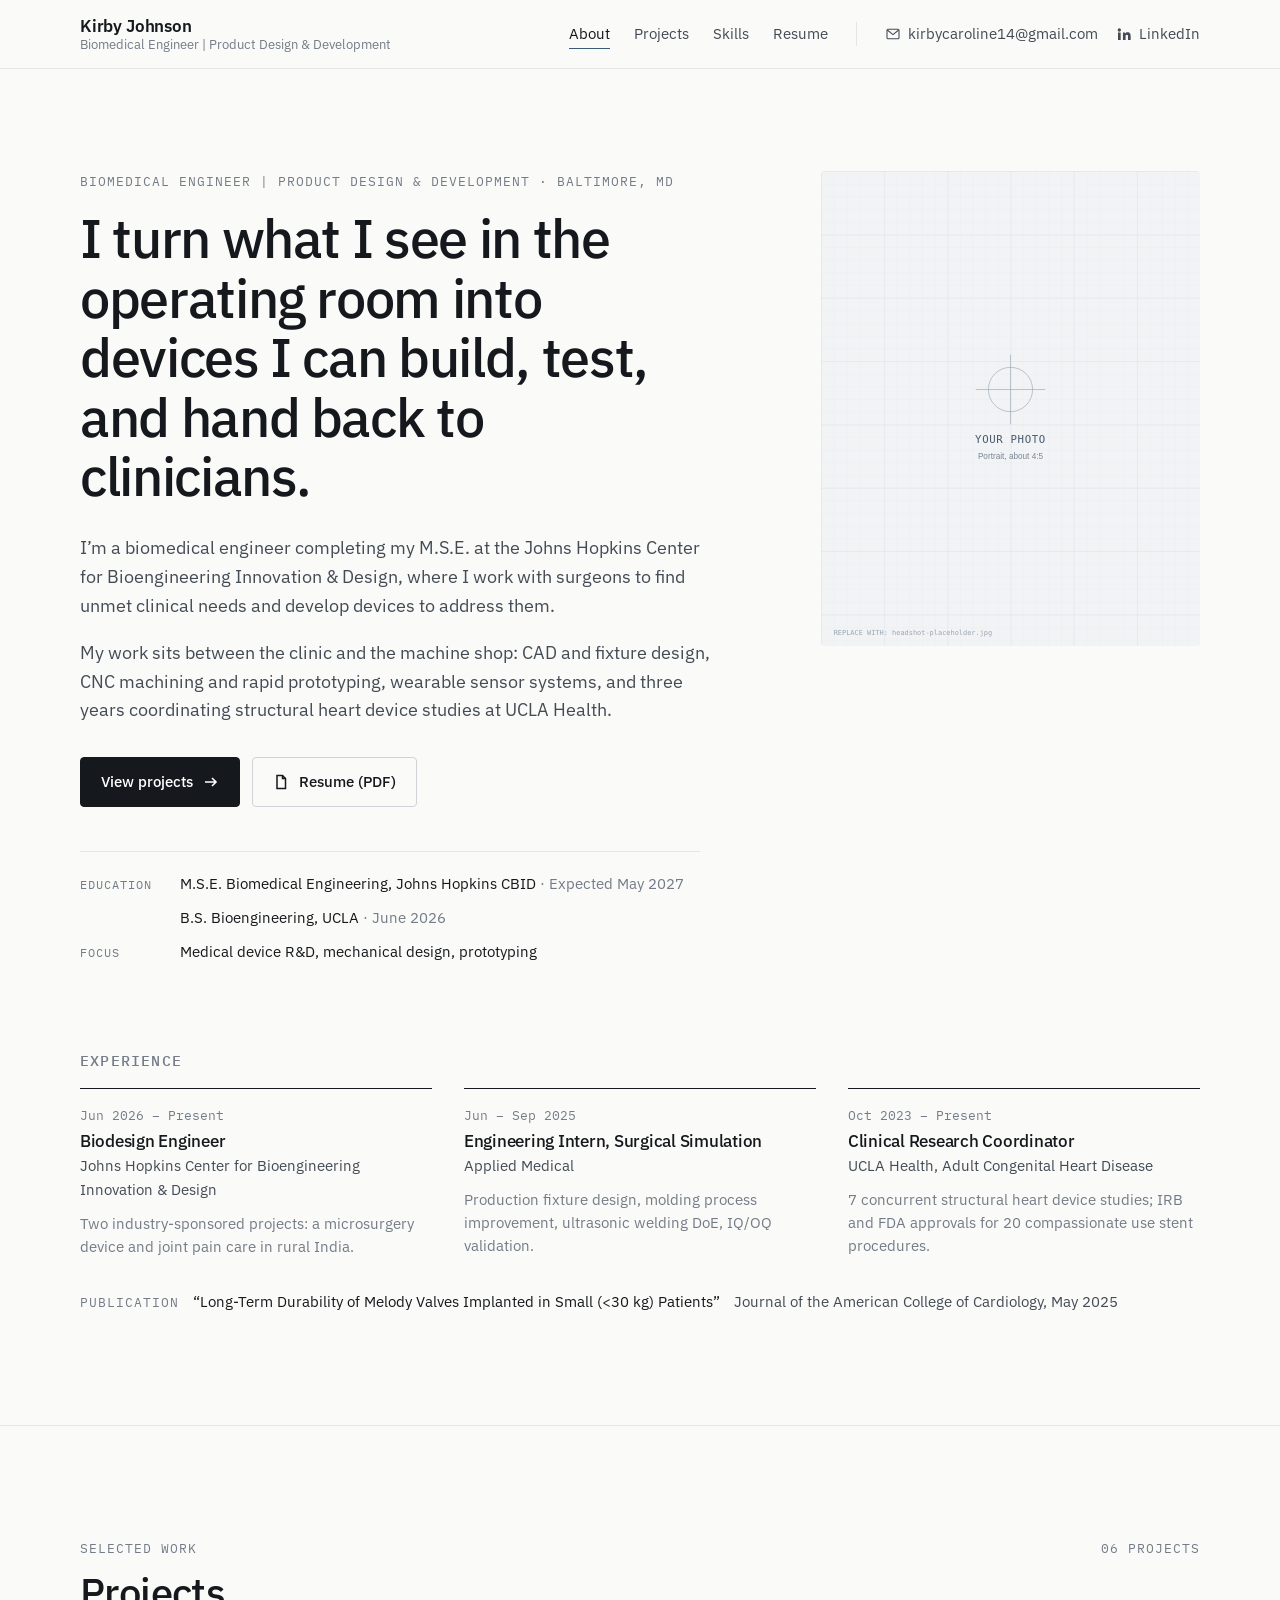
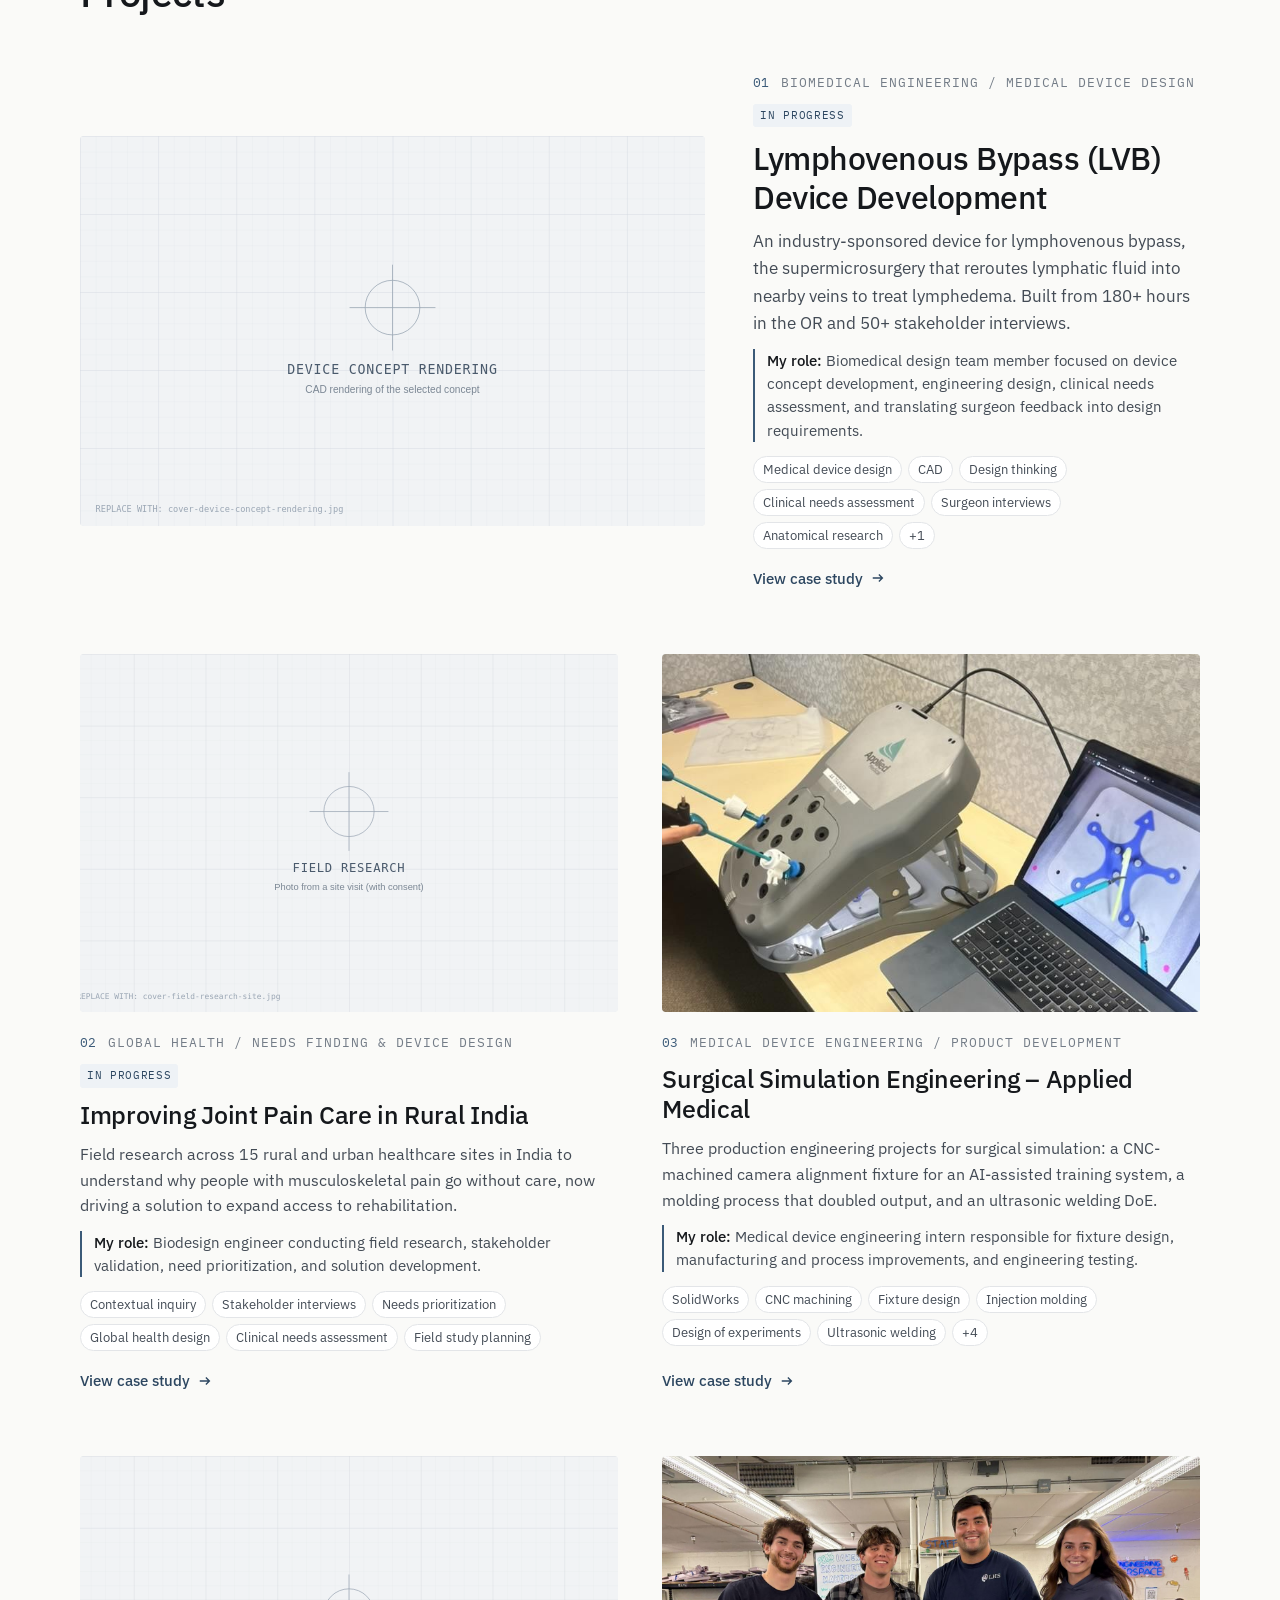
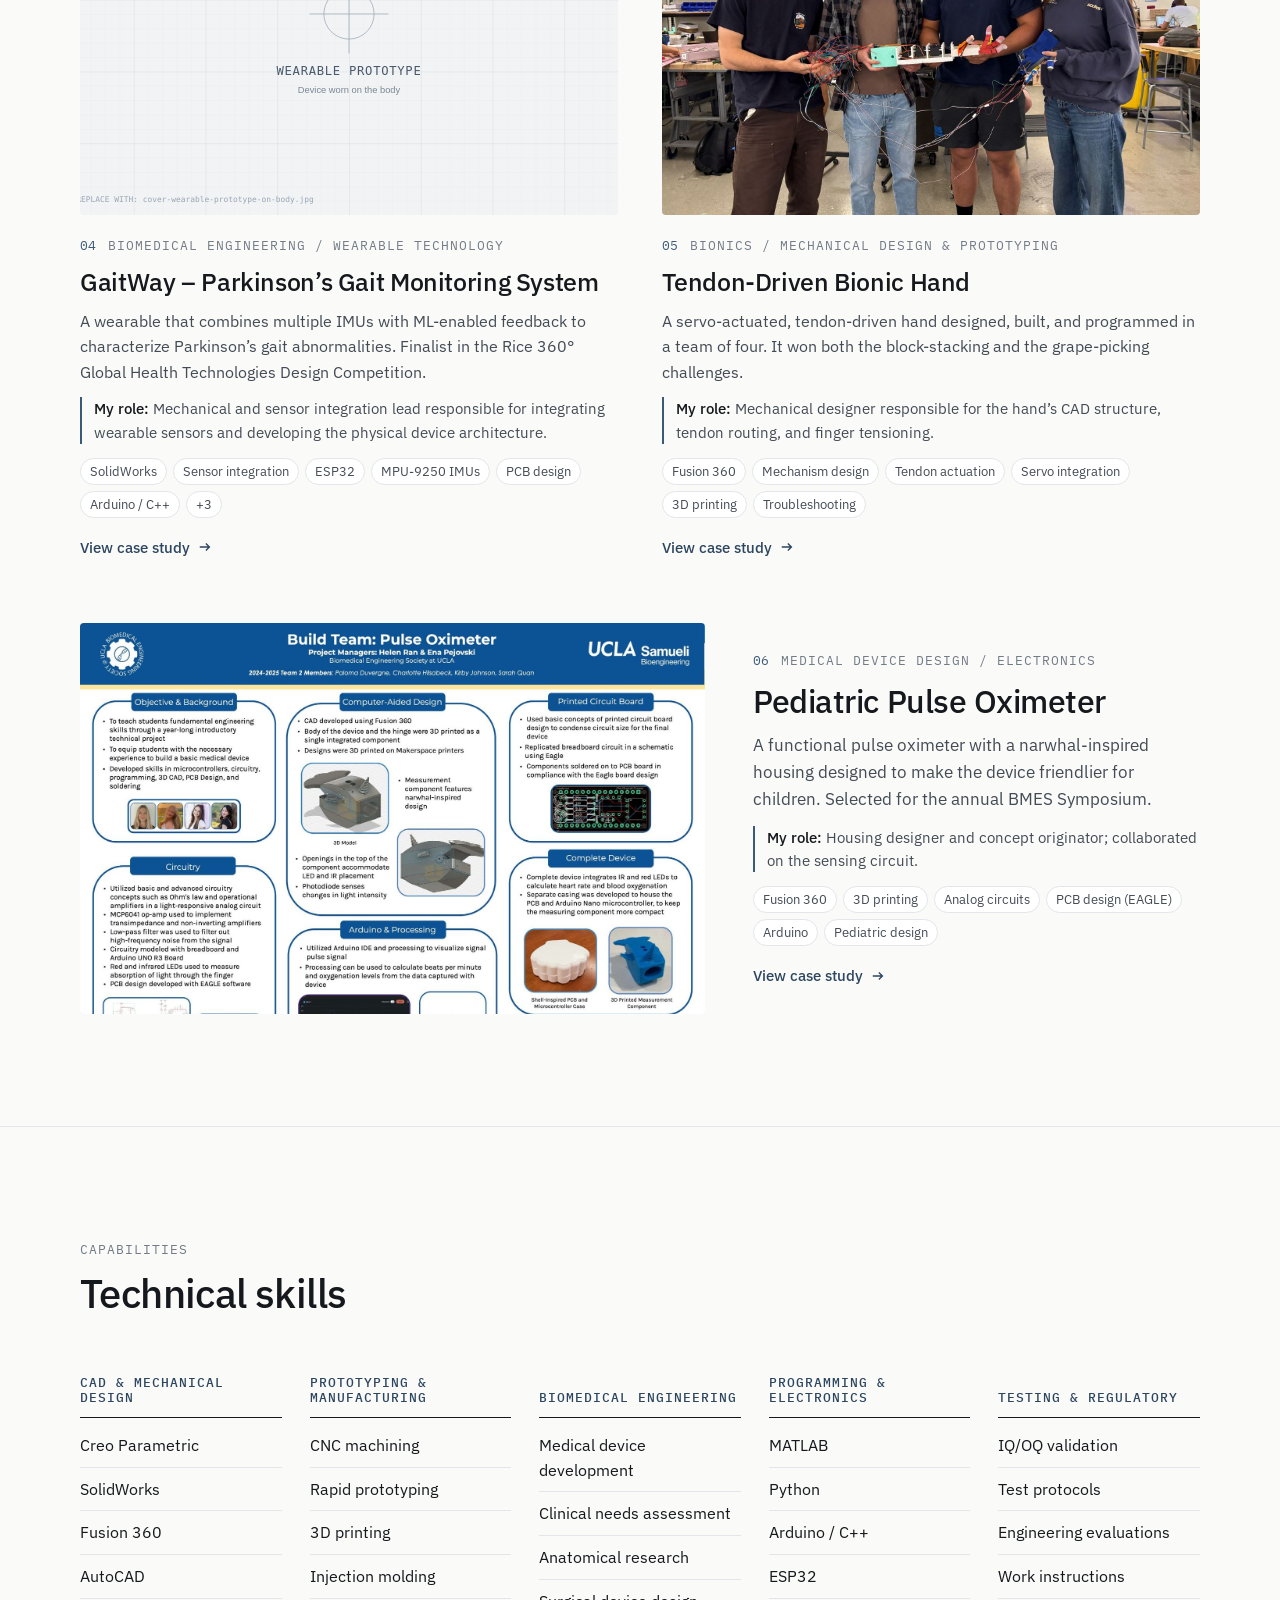
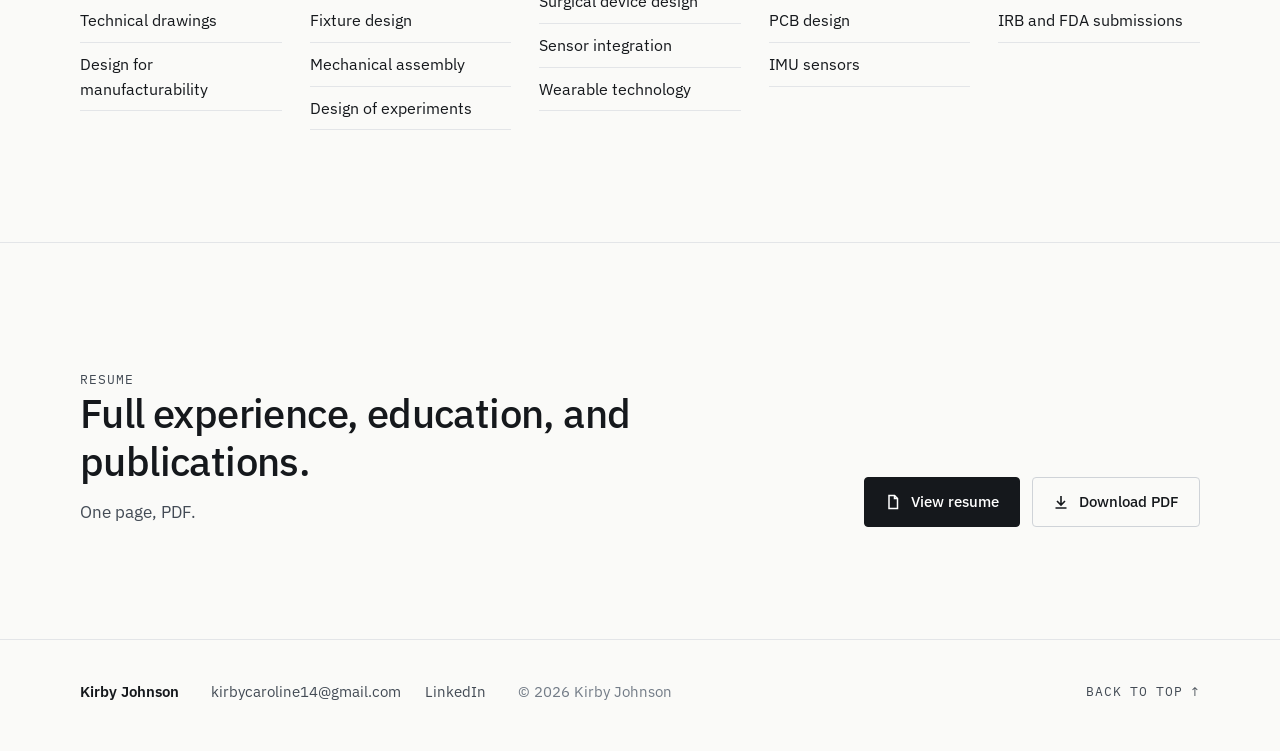
==== index.html @ 60d03e1d "Add files via upload" ====
<!doctype html>
<html lang="en">
<head>
  <meta charset="utf-8">
  <meta name="viewport" content="width=device-width, initial-scale=1">
  <meta name="description" content="Biomedical engineering portfolio: medical device design, mechanical design, and prototyping.">
  <meta name="theme-color" content="#fafaf8">
  <link rel="icon" href="favicon.svg" type="image/svg+xml">
  <link rel="preconnect" href="https://fonts.googleapis.com">
  <link rel="preconnect" href="https://fonts.gstatic.com" crossorigin>
  <link href="https://fonts.googleapis.com/css2?family=IBM+Plex+Mono:wght@400;500&family=IBM+Plex+Sans:wght@400;500;600&display=swap" rel="stylesheet">
  <link rel="stylesheet" href="css/styles.css">
  <title>Kirby Johnson · Biomedical Engineer</title>
  <meta property="og:title" content="Kirby Johnson · Biomedical Engineer">
  <meta property="og:description" content="Medical device design, mechanical design, and hands-on prototyping.">
  <meta property="og:type" content="website">
</head>
<body data-page="home" id="top">
  <a class="skip-link" href="#main">Skip to content</a>
  <header class="site-header" id="site-header"></header>

  <main id="main">
    <section class="intro" id="about" aria-label="About"></section>
    <section class="section" id="projects" aria-label="Projects"></section>
    <section class="section" id="skills" aria-label="Technical skills"></section>
    <section class="section" id="resume" aria-label="Resume"></section>
    <noscript><div class="wrap" style="padding:64px 0">This site needs JavaScript to display its content. <a href="assets/resume/Kirby_Johnson_Resume.pdf">View the resume (PDF)</a>.</div></noscript>
  </main>

  <footer class="site-footer" id="site-footer"></footer>

  <!-- Content lives in js/data.js. Edit that file, not this one. -->
  <script src="js/data.js"></script>
  <script src="js/app.js"></script>
</body>
</html>
---- css/styles.css ----
/* ==========================================================================
   Portfolio styles
   Colors and fonts are set once here in :root. Change --accent to restyle.
   ========================================================================== */

:root {
  --bg: #fafaf8;
  --surface: #ffffff;
  --ink: #15181c;
  --ink-2: #434b55;
  --muted: #737c87;
  --line: #e3e5e8;
  --line-strong: #cfd3d8;
  --accent: #3b5a78;        /* muted slate blue */
  --accent-ink: #2c4660;
  --accent-soft: #eef2f6;

  --font-sans: "IBM Plex Sans", system-ui, -apple-system, "Segoe UI", Roboto, Helvetica, Arial, sans-serif;
  --font-mono: "IBM Plex Mono", ui-monospace, SFMono-Regular, Menlo, Consolas, monospace;

  --max: 1200px;
  --gutter: clamp(16px, 4vw, 40px);
  --header-h: 68px;
  --radius: 4px;
}

*, *::before, *::after { box-sizing: border-box; }

html {
  scroll-behavior: smooth;
  scroll-padding-top: calc(var(--header-h) + 16px);
  -webkit-text-size-adjust: 100%;
}

body {
  margin: 0;
  background: var(--bg);
  color: var(--ink);
  font-family: var(--font-sans);
  font-size: 17px;
  line-height: 1.6;
  -webkit-font-smoothing: antialiased;
  text-rendering: optimizeLegibility;
}

img { display: block; max-width: 100%; height: auto; }
a { color: inherit; }
p { margin: 0 0 1em; }
h1, h2, h3, h4 { margin: 0; font-weight: 500; line-height: 1.2; letter-spacing: -0.015em; }
ul, ol { margin: 0; padding: 0; }

:focus-visible { outline: 2px solid var(--accent); outline-offset: 3px; border-radius: 2px; }

.skip-link {
  position: absolute; left: 16px; top: -100px; z-index: 100;
  background: var(--ink); color: #fff; padding: 10px 14px; text-decoration: none; border-radius: var(--radius);
}
.skip-link:focus { top: 12px; }

.visually-hidden {
  position: absolute !important; width: 1px; height: 1px; overflow: hidden;
  clip: rect(0 0 0 0); white-space: nowrap;
}

.wrap { max-width: var(--max); margin: 0 auto; padding: 0 var(--gutter); }

.eyebrow {
  font-family: var(--font-mono);
  font-size: 12.5px;
  letter-spacing: 0.08em;
  text-transform: uppercase;
  color: var(--muted);
}

/* ---------- Header ---------- */

.site-header {
  position: sticky; top: 0; z-index: 50;
  background: rgba(250, 250, 248, 0.92);
  backdrop-filter: saturate(140%) blur(8px);
  -webkit-backdrop-filter: saturate(140%) blur(8px);
  border-bottom: 1px solid var(--line);
}
.site-header .wrap {
  height: var(--header-h);
  display: flex; align-items: center; gap: 24px;
}
.brand { text-decoration: none; display: flex; flex-direction: column; line-height: 1.25; margin-right: auto; min-width: 0; }
.brand-name { font-weight: 600; font-size: 17px; letter-spacing: -0.01em; }
.brand-title { font-size: 12.5px; color: var(--muted); white-space: nowrap; overflow: hidden; text-overflow: ellipsis; }

.nav { display: flex; align-items: center; gap: 28px; }
.nav-links { display: flex; gap: 24px; list-style: none; }
.nav a { text-decoration: none; font-size: 15px; color: var(--ink-2); }
.nav-links a:hover, .nav-links a[aria-current="true"] { color: var(--ink); }
.nav-links a { position: relative; padding: 4px 0; }
.nav-links a::after {
  content: ""; position: absolute; left: 0; right: 0; bottom: -2px; height: 1px;
  background: var(--accent); transform: scaleX(0); transform-origin: left; transition: transform .2s ease;
}
.nav-links a:hover::after, .nav-links a[aria-current="true"]::after { transform: scaleX(1); }

.nav-contact { display: flex; align-items: center; gap: 18px; padding-left: 28px; border-left: 1px solid var(--line); }
.contact-link { display: inline-flex; align-items: center; gap: 7px; font-size: 14.5px; color: var(--ink-2); text-decoration: none; }
.contact-link:hover { color: var(--accent); }
.contact-link svg { width: 16px; height: 16px; flex: none; }

.menu-toggle {
  display: none; background: none; border: 1px solid var(--line-strong); border-radius: var(--radius);
  font: inherit; font-size: 14px; padding: 6px 12px; color: var(--ink); cursor: pointer;
}

@media (max-width: 1080px) {
  .contact-link .label-long { display: none; }
  .contact-link .label-short { display: inline; }
}
@media (min-width: 1081px) { .contact-link .label-short { display: none; } }

@media (max-width: 860px) {
  .menu-toggle { display: inline-block; order: 3; }
  .nav { order: 2; gap: 0; }
  .nav-contact { padding-left: 0; border-left: 0; gap: 14px; }
  .contact-link .label-short { display: none; }
  .contact-link svg { width: 19px; height: 19px; }
  .nav-links {
    display: none;
    position: absolute; left: 0; right: 0; top: var(--header-h);
    flex-direction: column; gap: 0;
    background: var(--bg); border-bottom: 1px solid var(--line);
    padding: 8px var(--gutter) 16px;
  }
  .nav-links.open { display: flex; }
  .nav-links a { display: block; padding: 12px 0; font-size: 17px; border-bottom: 1px solid var(--line); }
  .nav-links li:last-child a { border-bottom: 0; }
  .nav-links a::after { display: none; }
  .brand-title { font-size: 12px; }
}
@media (max-width: 520px) {
  .brand-title { white-space: normal; font-size: 11.5px; line-height: 1.3; }
  .site-header .wrap { gap: 14px; }
}
@media (max-width: 760px) { .skill-group h3 { min-height: 0; } }

/* ---------- Buttons & tags ---------- */

.btn {
  display: inline-flex; align-items: center; gap: 10px;
  font: inherit; font-size: 15px; font-weight: 500;
  padding: 12px 20px; border-radius: var(--radius);
  text-decoration: none; cursor: pointer;
  border: 1px solid var(--ink); background: var(--ink); color: #fff;
  transition: background .15s ease, color .15s ease, border-color .15s ease;
}
.btn:hover { background: var(--accent-ink); border-color: var(--accent-ink); }
.btn-ghost { background: transparent; color: var(--ink); border-color: var(--line-strong); }
.btn-ghost:hover { background: var(--surface); color: var(--accent-ink); border-color: var(--accent); }
.btn svg { width: 16px; height: 16px; }

.tags { display: flex; flex-wrap: wrap; gap: 6px; list-style: none; }
.tag {
  font-size: 13px; line-height: 1; padding: 6px 9px;
  border: 1px solid var(--line); border-radius: 999px; color: var(--ink-2); background: var(--surface);
  white-space: nowrap;
}

.badge {
  font-family: var(--font-mono); font-size: 11px; letter-spacing: .06em; text-transform: uppercase;
  color: var(--accent-ink); background: var(--accent-soft); padding: 3px 7px; border-radius: 3px; white-space: nowrap;
}

/* ---------- Sections ---------- */

.section { padding: clamp(64px, 9vw, 112px) 0; border-top: 1px solid var(--line); }
.section-head { display: flex; align-items: baseline; justify-content: space-between; gap: 16px; margin-bottom: clamp(32px, 5vw, 56px); }
.section-head h2 { font-size: clamp(28px, 3.4vw, 40px); }
.section-head .eyebrow { margin-bottom: 10px; }

/* ---------- Intro / About ---------- */

.intro { padding: clamp(48px, 8vw, 104px) 0 clamp(56px, 8vw, 96px); border-top: 0; }
.intro-grid { display: grid; grid-template-columns: minmax(0, 7fr) minmax(0, 4fr); gap: clamp(32px, 6vw, 88px); align-items: start; }
.intro h1 { font-size: clamp(32px, 4.6vw, 54px); line-height: 1.1; letter-spacing: -0.025em; margin: 18px 0 28px; max-width: 18ch; }
.intro-text { max-width: 58ch; color: var(--ink-2); font-size: 18px; }
.intro-actions { display: flex; flex-wrap: wrap; gap: 12px; margin: 32px 0 44px; }

.facts { display: grid; grid-template-columns: max-content 1fr; gap: 10px 28px; margin: 0; font-size: 15px; border-top: 1px solid var(--line); padding-top: 20px; max-width: 620px; }
.facts dt { font-family: var(--font-mono); font-size: 12px; letter-spacing: .08em; text-transform: uppercase; color: var(--muted); padding-top: 3px; }
.facts dd { margin: 0; }
.facts dd span { color: var(--muted); }

.portrait { margin: 0; }
.portrait img { width: 100%; aspect-ratio: 4 / 5; object-fit: cover; background: #eef0f2; border-radius: var(--radius); }
.portrait figcaption { margin-top: 12px; }

.experience { margin-top: clamp(56px, 8vw, 88px); }
.experience h2 { font-size: 15px; font-weight: 500; margin-bottom: 18px; }
.exp-list { list-style: none; display: grid; grid-template-columns: repeat(3, minmax(0, 1fr)); gap: 32px; }
.exp-list li { border-top: 1px solid var(--ink); padding-top: 16px; }
.exp-dates { font-family: var(--font-mono); font-size: 12.5px; color: var(--muted); }
.exp-role { font-weight: 500; margin: 6px 0 2px; font-size: 17px; }
.exp-org { color: var(--ink-2); font-size: 15px; margin-bottom: 10px; }
.exp-note { color: var(--muted); font-size: 14.5px; margin: 0; }

.publication { margin-top: 32px; font-size: 15px; color: var(--ink-2); display: flex; gap: 14px; flex-wrap: wrap; align-items: baseline; }
.publication em { font-style: normal; color: var(--ink); }

@media (max-width: 900px) {
  .intro-grid { grid-template-columns: 1fr; }
  .portrait { max-width: 300px; }
  .exp-list { grid-template-columns: 1fr; gap: 24px; }
}

/* ---------- Project cards ---------- */

.project-grid { display: grid; grid-template-columns: repeat(2, minmax(0, 1fr)); gap: clamp(40px, 5vw, 64px) clamp(24px, 3.5vw, 48px); list-style: none; }

.card { position: relative; display: flex; flex-direction: column; }
.card-media { overflow: hidden; border-radius: var(--radius); background: #eceef0; aspect-ratio: 3 / 2; }
.card-media img { width: 100%; height: 100%; object-fit: cover; transition: transform .5s ease; }
.card:hover .card-media img { transform: scale(1.025); }

.card-body { padding-top: 20px; display: flex; flex-direction: column; gap: 12px; flex: 1; }
.card-meta { display: flex; align-items: center; gap: 12px; flex-wrap: wrap; }
.card-num { font-family: var(--font-mono); font-size: 12.5px; color: var(--accent); }
.card h3 { font-size: clamp(21px, 2vw, 25px); }
.card h3 a { text-decoration: none; background-image: linear-gradient(var(--accent), var(--accent)); background-size: 0 1px; background-repeat: no-repeat; background-position: 0 100%; transition: background-size .25s ease; }
.card:hover h3 a { background-size: 100% 1px; }
.card h3 a::after { content: ""; position: absolute; inset: 0; z-index: 1; }
.card-summary { color: var(--ink-2); margin: 0; font-size: 16px; }
.card-role { font-size: 14.5px; color: var(--ink-2); margin: 0; padding-left: 12px; border-left: 2px solid var(--accent); }
.card-role b { font-weight: 500; color: var(--ink); }
.card .tags { margin-top: 2px; }
.card-cta { margin-top: auto; padding-top: 6px; font-size: 14.5px; font-weight: 500; color: var(--accent-ink); display: inline-flex; align-items: center; gap: 8px; }
.card-cta svg { width: 14px; height: 14px; transition: transform .2s ease; }
.card:hover .card-cta svg { transform: translateX(3px); }

/* first project gets a wide feature layout on large screens */
@media (min-width: 1000px) {
  .card.featured { grid-column: 1 / -1; display: grid; grid-template-columns: minmax(0, 7fr) minmax(0, 5fr); gap: 48px; align-items: center; }
  .card.featured .card-media { aspect-ratio: 16 / 10; }
  .card.featured .card-body { padding-top: 0; }
  .card.featured h3 { font-size: 32px; }
  .card.featured .card-summary { font-size: 17px; }
}
@media (max-width: 760px) { .project-grid { grid-template-columns: 1fr; } }

/* ---------- Skills ---------- */

.skills-grid { display: grid; grid-template-columns: repeat(5, minmax(0, 1fr)); gap: 40px 28px; }
@media (max-width: 1100px) { .skills-grid { grid-template-columns: repeat(3, minmax(0, 1fr)); } }
@media (max-width: 760px) { .skills-grid { grid-template-columns: repeat(2, minmax(0, 1fr)); } }
@media (max-width: 480px) { .skills-grid { grid-template-columns: 1fr; } }
.skill-group h3 { min-height: 3.6em; display: flex; align-items: flex-end; font-family: var(--font-mono); font-size: 12.5px; font-weight: 500; letter-spacing: .08em; text-transform: uppercase; color: var(--accent-ink); padding-bottom: 12px; margin-bottom: 6px; border-bottom: 1px solid var(--ink); }
.skill-group ul { list-style: none; }
.skill-group li { padding: 9px 0; border-bottom: 1px solid var(--line); font-size: 15.5px; }

/* ---------- Resume ---------- */

.resume-band { display: grid; grid-template-columns: minmax(0, 1fr) auto; gap: 32px; align-items: end; }
.resume-band p { color: var(--ink-2); max-width: 52ch; margin: 14px 0 0; }
.resume-actions { display: flex; gap: 12px; flex-wrap: wrap; }
@media (max-width: 760px) { .resume-band { grid-template-columns: 1fr; align-items: start; } }

/* ---------- Footer ---------- */

.site-footer { border-top: 1px solid var(--line); padding: 40px 0 48px; font-size: 14.5px; color: var(--ink-2); }
.site-footer .wrap { display: flex; flex-wrap: wrap; gap: 16px 32px; align-items: center; }
.footer-name { font-weight: 600; color: var(--ink); }
.footer-links { display: flex; gap: 24px; flex-wrap: wrap; }
.footer-links a, .to-top { text-decoration: none; }
.footer-links a:hover, .to-top:hover { color: var(--accent); }
.footer-copy { color: var(--muted); }
.to-top { margin-left: auto; font-family: var(--font-mono); font-size: 12.5px; letter-spacing: .06em; text-transform: uppercase; }
@media (max-width: 600px) { .to-top { margin-left: 0; } }

/* ---------- Project detail page ---------- */

.back-link { display: inline-flex; align-items: center; gap: 8px; font-size: 14.5px; text-decoration: none; color: var(--ink-2); margin: 36px 0 0; }
.back-link:hover { color: var(--accent); }
.back-link svg { width: 14px; height: 14px; }

.p-head { padding: clamp(32px, 5vw, 56px) 0 clamp(32px, 4vw, 48px); }
.p-head .card-meta { margin-bottom: 18px; }
.p-head h1 { font-size: clamp(32px, 4.8vw, 56px); line-height: 1.08; letter-spacing: -0.025em; max-width: 22ch; }
.p-lead { font-size: clamp(18px, 1.6vw, 21px); color: var(--ink-2); max-width: 62ch; margin: 24px 0 0; }

.p-meta { display: grid; grid-template-columns: repeat(4, minmax(0, 1fr)); gap: 24px; margin: 40px 0 0; padding-top: 20px; border-top: 1px solid var(--line); }
.p-meta dt { margin-bottom: 6px; }
.p-meta dd { margin: 0; font-size: 15px; }
.p-meta .role dd { color: var(--ink); }
@media (max-width: 900px) { .p-meta { grid-template-columns: 1fr 1fr; } }
@media (max-width: 520px) { .p-meta { grid-template-columns: 1fr; } }

.p-hero { margin: 0; }
.p-hero img { width: 100%; aspect-ratio: 16 / 9; object-fit: cover; border-radius: var(--radius); background: #eceef0; }

.p-stats { display: grid; grid-template-columns: repeat(auto-fit, minmax(180px, 1fr)); gap: 0; margin: 48px 0 0; list-style: none; border-top: 1px solid var(--ink); }
.p-stats li { padding: 20px 24px 4px 0; }
.p-stats b { display: block; font-size: clamp(28px, 3vw, 38px); font-weight: 500; letter-spacing: -0.02em; line-height: 1.1; }
.p-stats span { font-size: 14.5px; color: var(--muted); }

.p-section { display: grid; grid-template-columns: minmax(0, 3fr) minmax(0, 8fr); gap: 32px; padding: clamp(48px, 6vw, 72px) 0; border-top: 1px solid var(--line); }
.p-section:first-of-type { border-top: 0; }
.p-section > header h2 { font-size: 22px; margin-top: 8px; }
.p-section .content { max-width: 70ch; color: var(--ink-2); }
.p-section .content > :last-child { margin-bottom: 0; }
.p-section .content.wide { max-width: none; }
@media (max-width: 800px) { .p-section { grid-template-columns: 1fr; gap: 16px; } }

.steps { list-style: none; counter-reset: step; display: grid; gap: 0; }
.steps li { counter-increment: step; display: grid; grid-template-columns: 44px 1fr; padding: 16px 0; border-bottom: 1px solid var(--line); }
.steps li:first-child { padding-top: 0; }
.steps li::before { content: counter(step, decimal-leading-zero); font-family: var(--font-mono); font-size: 13px; color: var(--accent); padding-top: 3px; }
.steps h3 { font-size: 17px; color: var(--ink); margin-bottom: 4px; }
.steps p { margin: 0; }

.split { display: grid; grid-template-columns: 1fr 1fr; gap: 20px; max-width: none !important; }
.split > div { padding: 24px; border-radius: var(--radius); }
.split .mine { background: var(--surface); border: 1px solid var(--line); border-top: 3px solid var(--accent); }
.split .team { background: transparent; border: 1px dashed var(--line-strong); }
.split h3 { font-size: 16px; color: var(--ink); margin-bottom: 4px; }
.split .sub { font-size: 13.5px; color: var(--muted); margin-bottom: 14px; }
.split ul { list-style: none; }
.split li { position: relative; padding: 0 0 10px 20px; font-size: 15.5px; }
.split li::before { content: ""; position: absolute; left: 0; top: .72em; width: 9px; height: 1px; background: currentColor; opacity: .5; }
.split .mine li::before { background: var(--accent); opacity: 1; height: 2px; }
@media (max-width: 700px) { .split { grid-template-columns: 1fr; } }

.note { font-size: 14.5px; color: var(--muted); padding: 14px 16px; border-left: 2px solid var(--line-strong); background: var(--surface); margin-top: 24px; }

.gallery { display: grid; grid-template-columns: repeat(auto-fill, minmax(260px, 1fr)); gap: 24px; list-style: none; }
.gallery button { all: unset; display: block; cursor: zoom-in; width: 100%; border-radius: var(--radius); }
.gallery button:focus-visible { outline: 2px solid var(--accent); outline-offset: 3px; }
.gallery img { width: 100%; aspect-ratio: 4 / 3; object-fit: cover; border-radius: var(--radius); background: #eceef0; transition: opacity .2s ease; }
.gallery button:hover img { opacity: .88; }
.gallery figcaption { font-size: 14px; color: var(--muted); margin-top: 10px; }

.p-nav { display: grid; grid-template-columns: 1fr 1fr; gap: 24px; padding: 40px 0 72px; border-top: 1px solid var(--line); }
.p-nav a { text-decoration: none; display: block; }
.p-nav a:hover .t { color: var(--accent); }
.p-nav .t { font-size: clamp(17px, 1.8vw, 21px); font-weight: 500; margin-top: 6px; display: block; }
.p-nav .next { text-align: right; grid-column: 2; }

/* lightbox */
.lightbox { border: 0; padding: 0; background: transparent; max-width: min(1200px, 94vw); max-height: 92vh; overflow: visible; }
.lightbox::backdrop { background: rgba(15, 18, 22, .88); }
.lightbox img { max-width: 100%; max-height: 82vh; margin: 0 auto; border-radius: var(--radius); background: #fff; }
.lightbox p { color: #e6e8eb; text-align: center; font-size: 14.5px; margin: 14px 0 0; }
.lightbox-close { position: fixed; top: 16px; right: 16px; background: rgba(255,255,255,.12); color: #fff; border: 0; border-radius: 999px; width: 44px; height: 44px; font-size: 24px; line-height: 1; cursor: pointer; }
.lightbox-close:hover { background: rgba(255,255,255,.24); }

.not-found { padding: 120px 0; }
.not-found h1 { font-size: 36px; margin-bottom: 16px; }

@media (prefers-reduced-motion: reduce) {
  html { scroll-behavior: auto; }
  *, *::before, *::after { transition: none !important; animation: none !important; }
}

@media print {
  .site-header, .site-footer, .p-nav, .back-link { display: none; }
  body { background: #fff; }
}
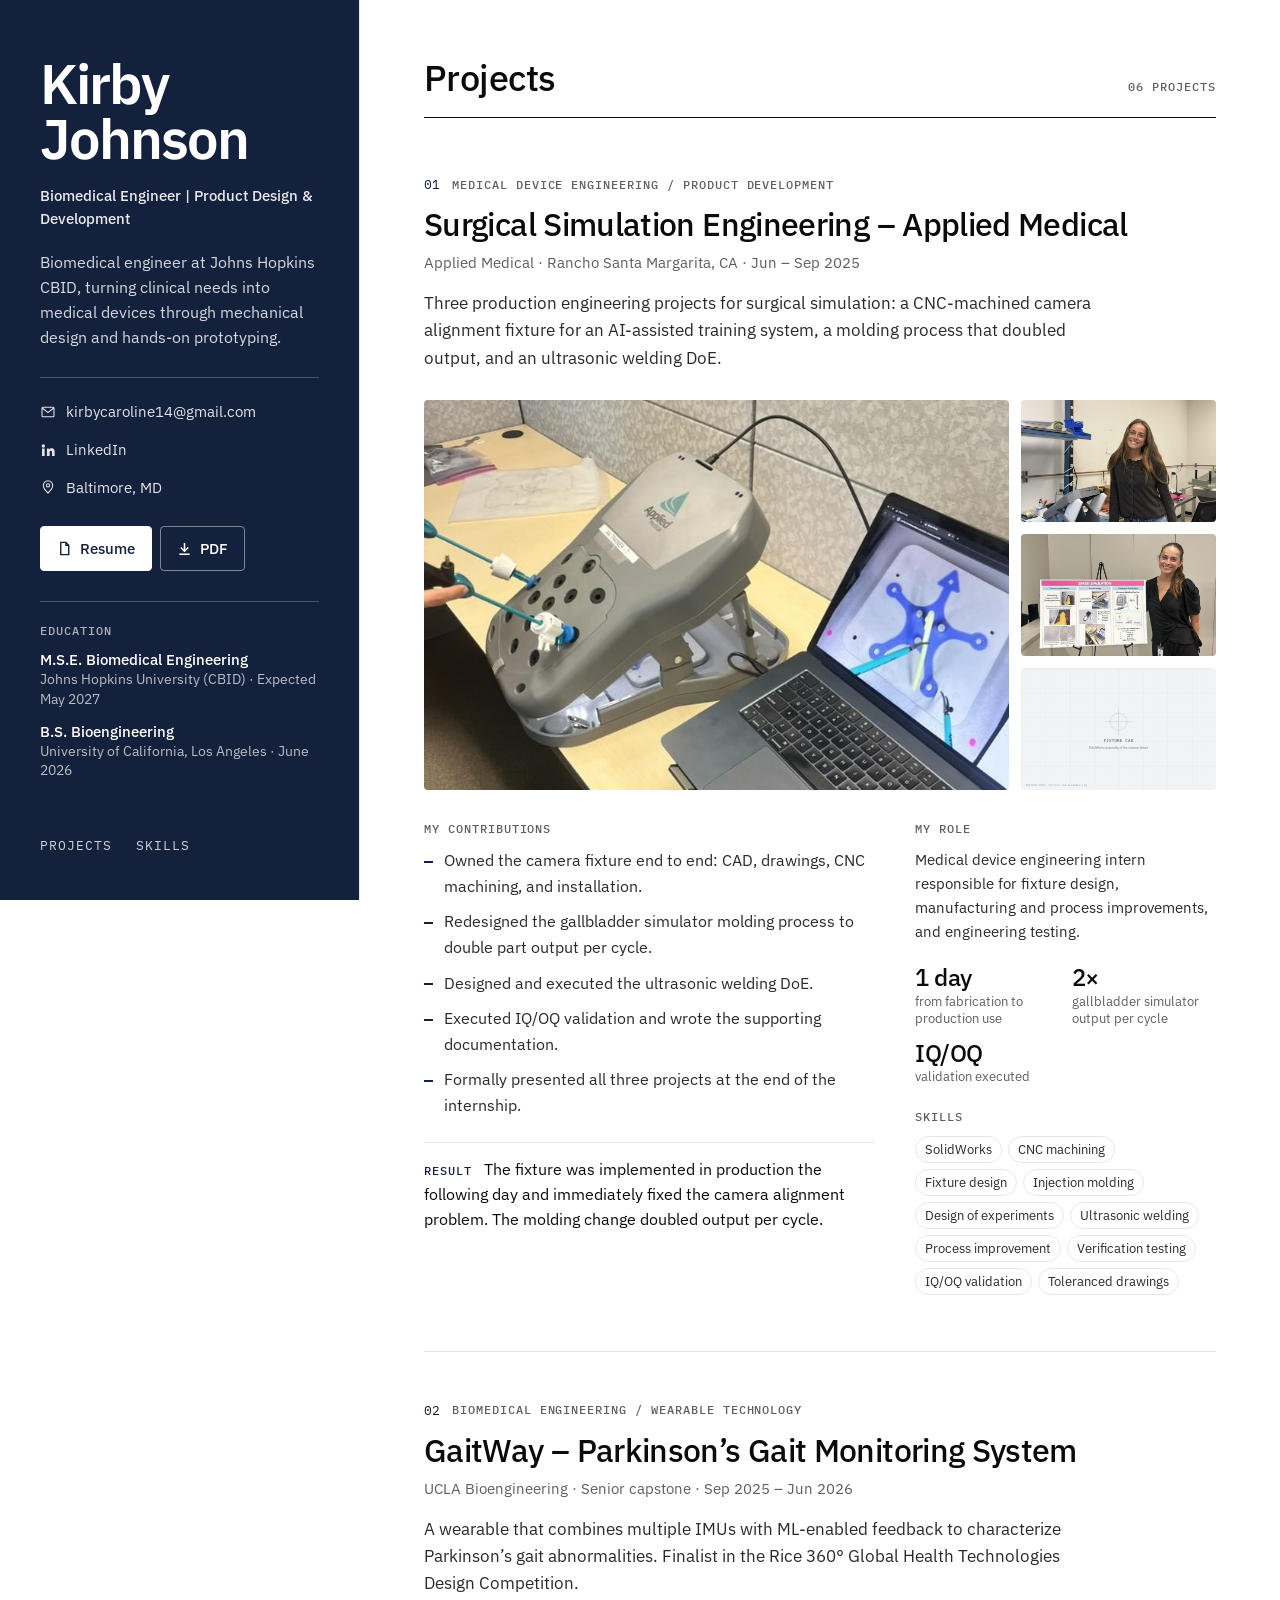
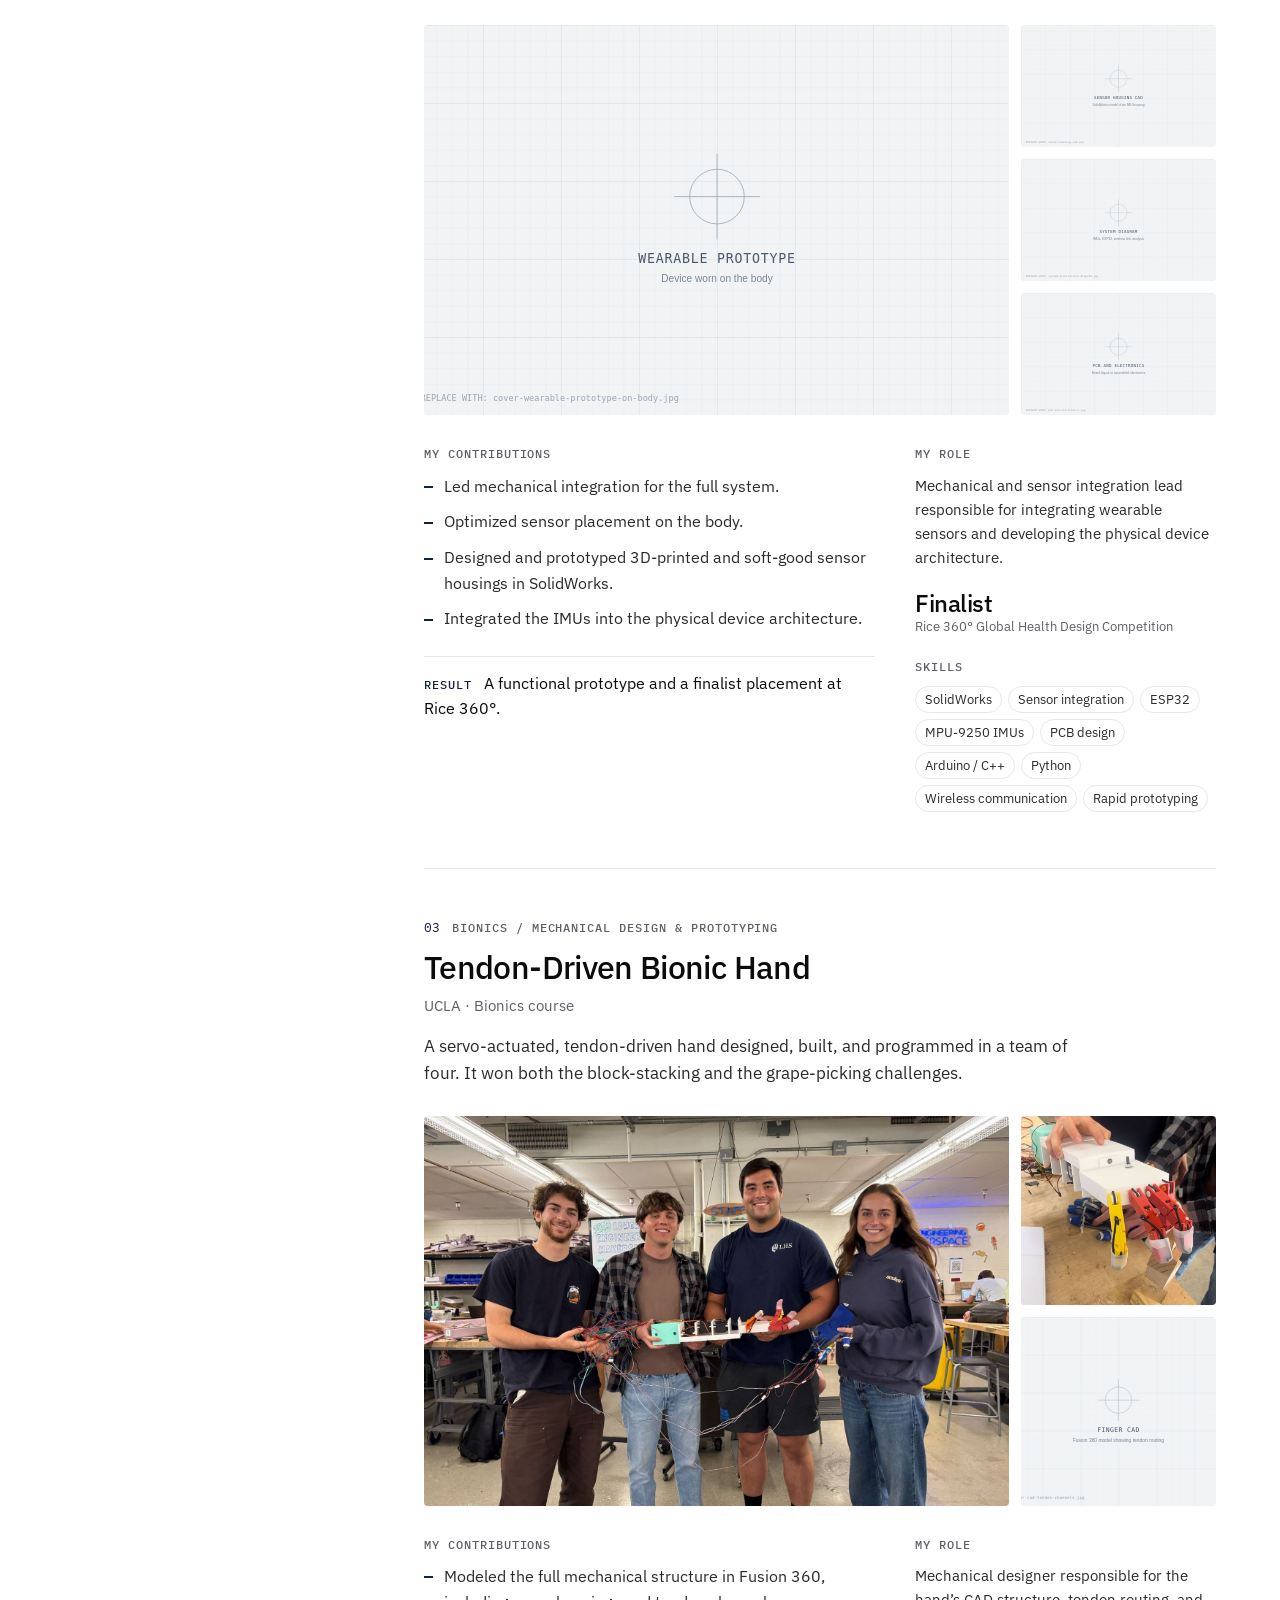
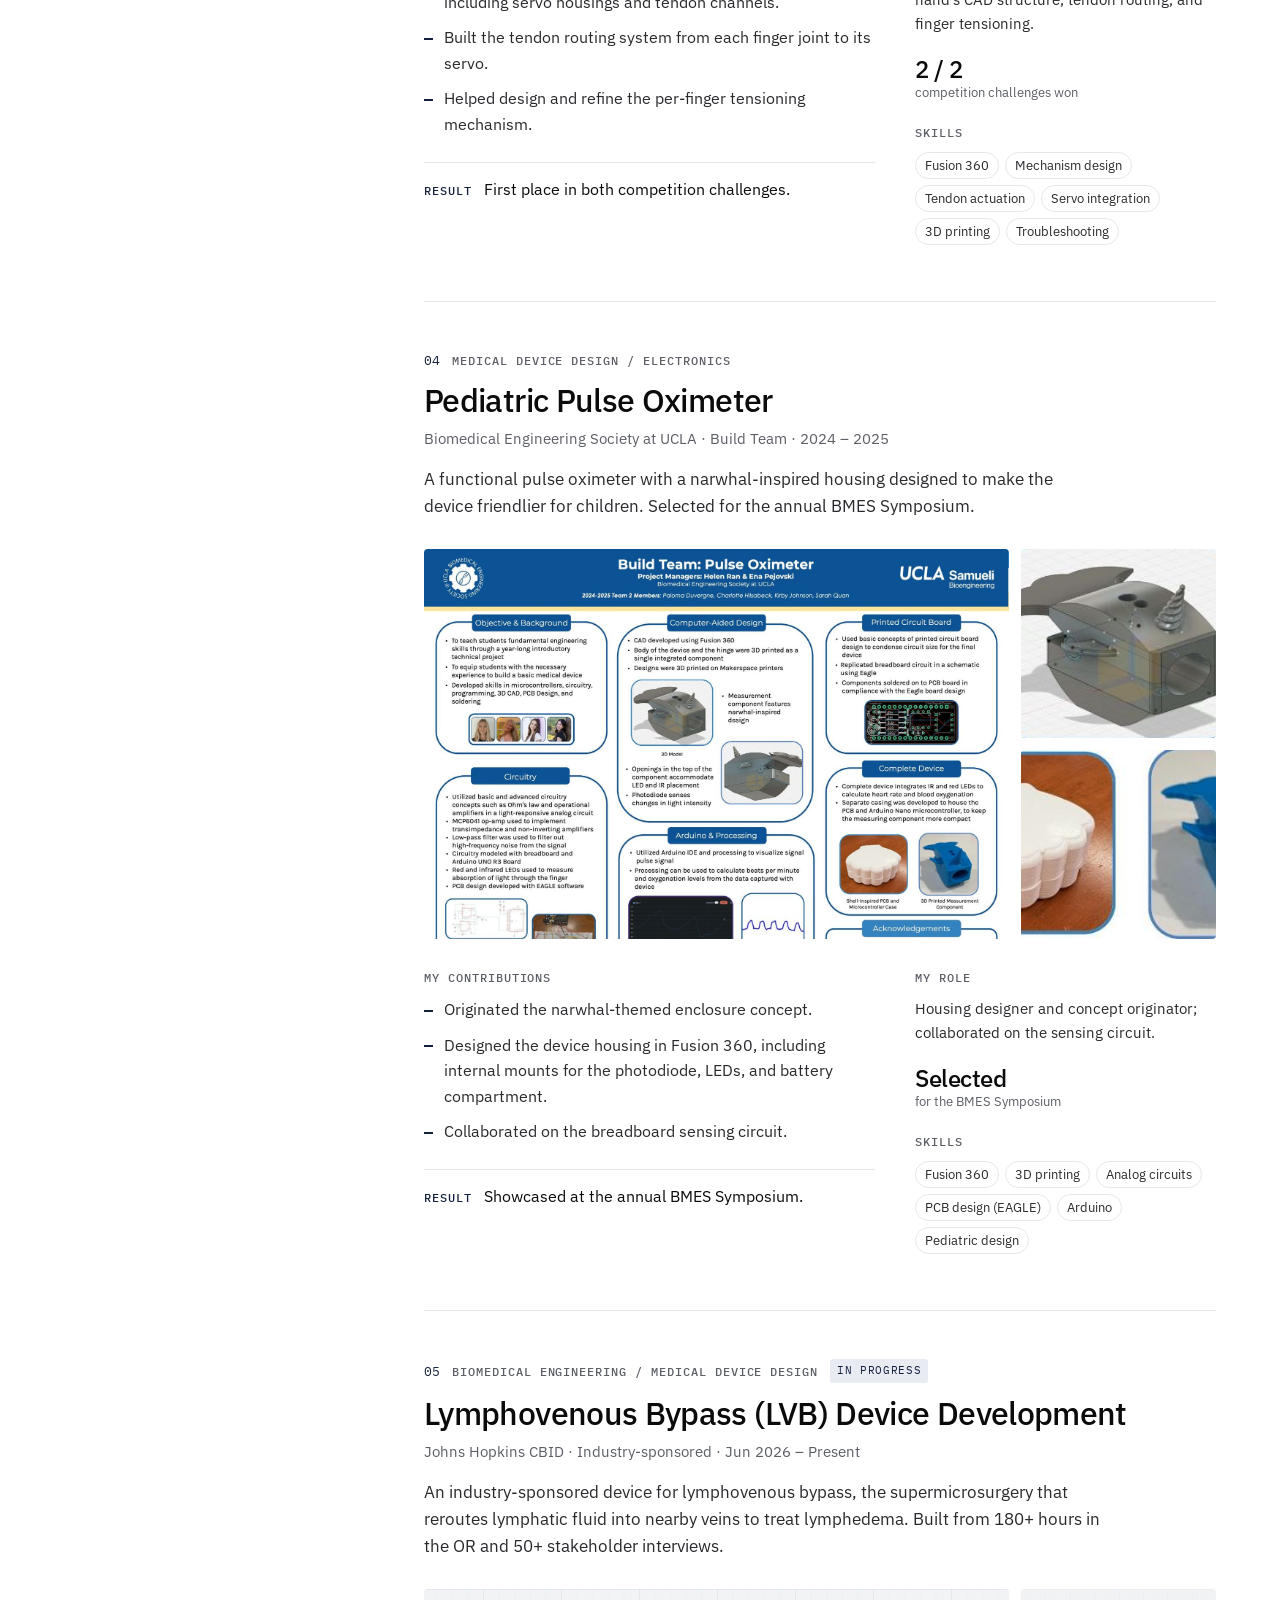
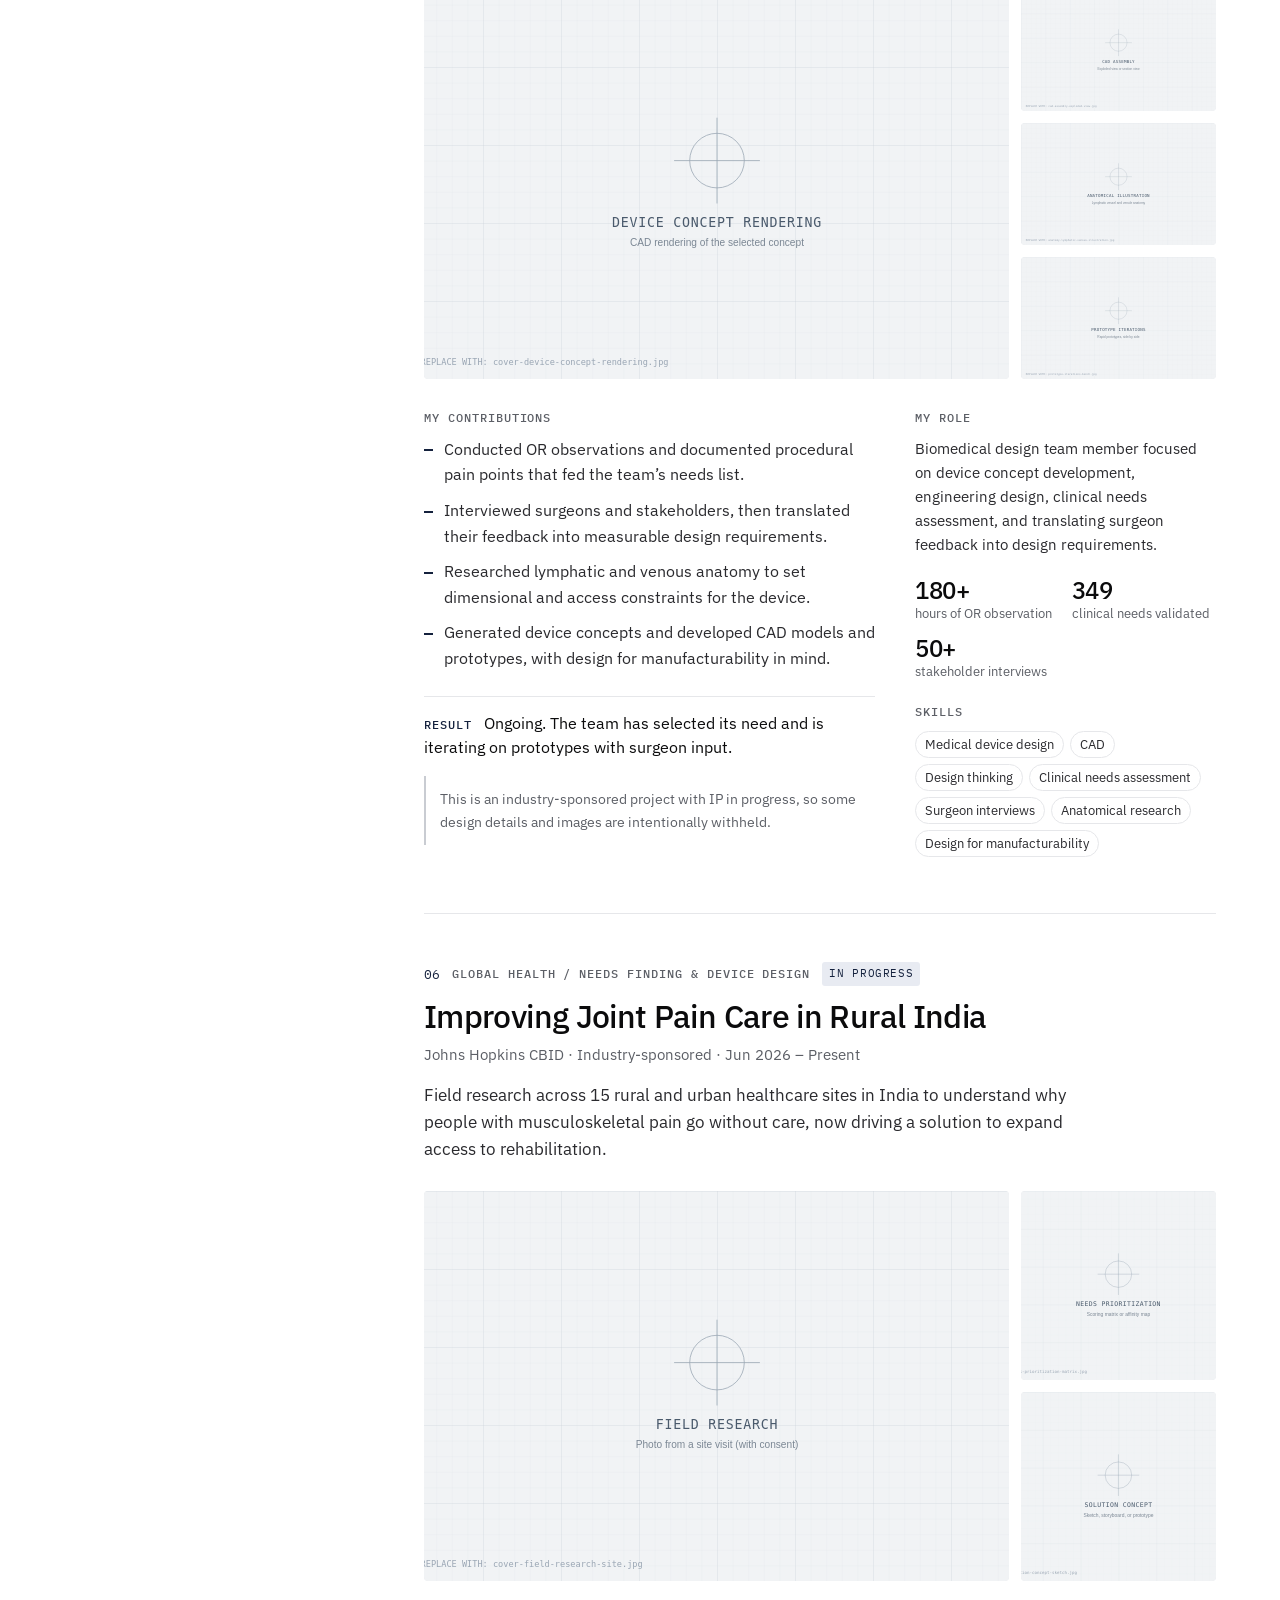
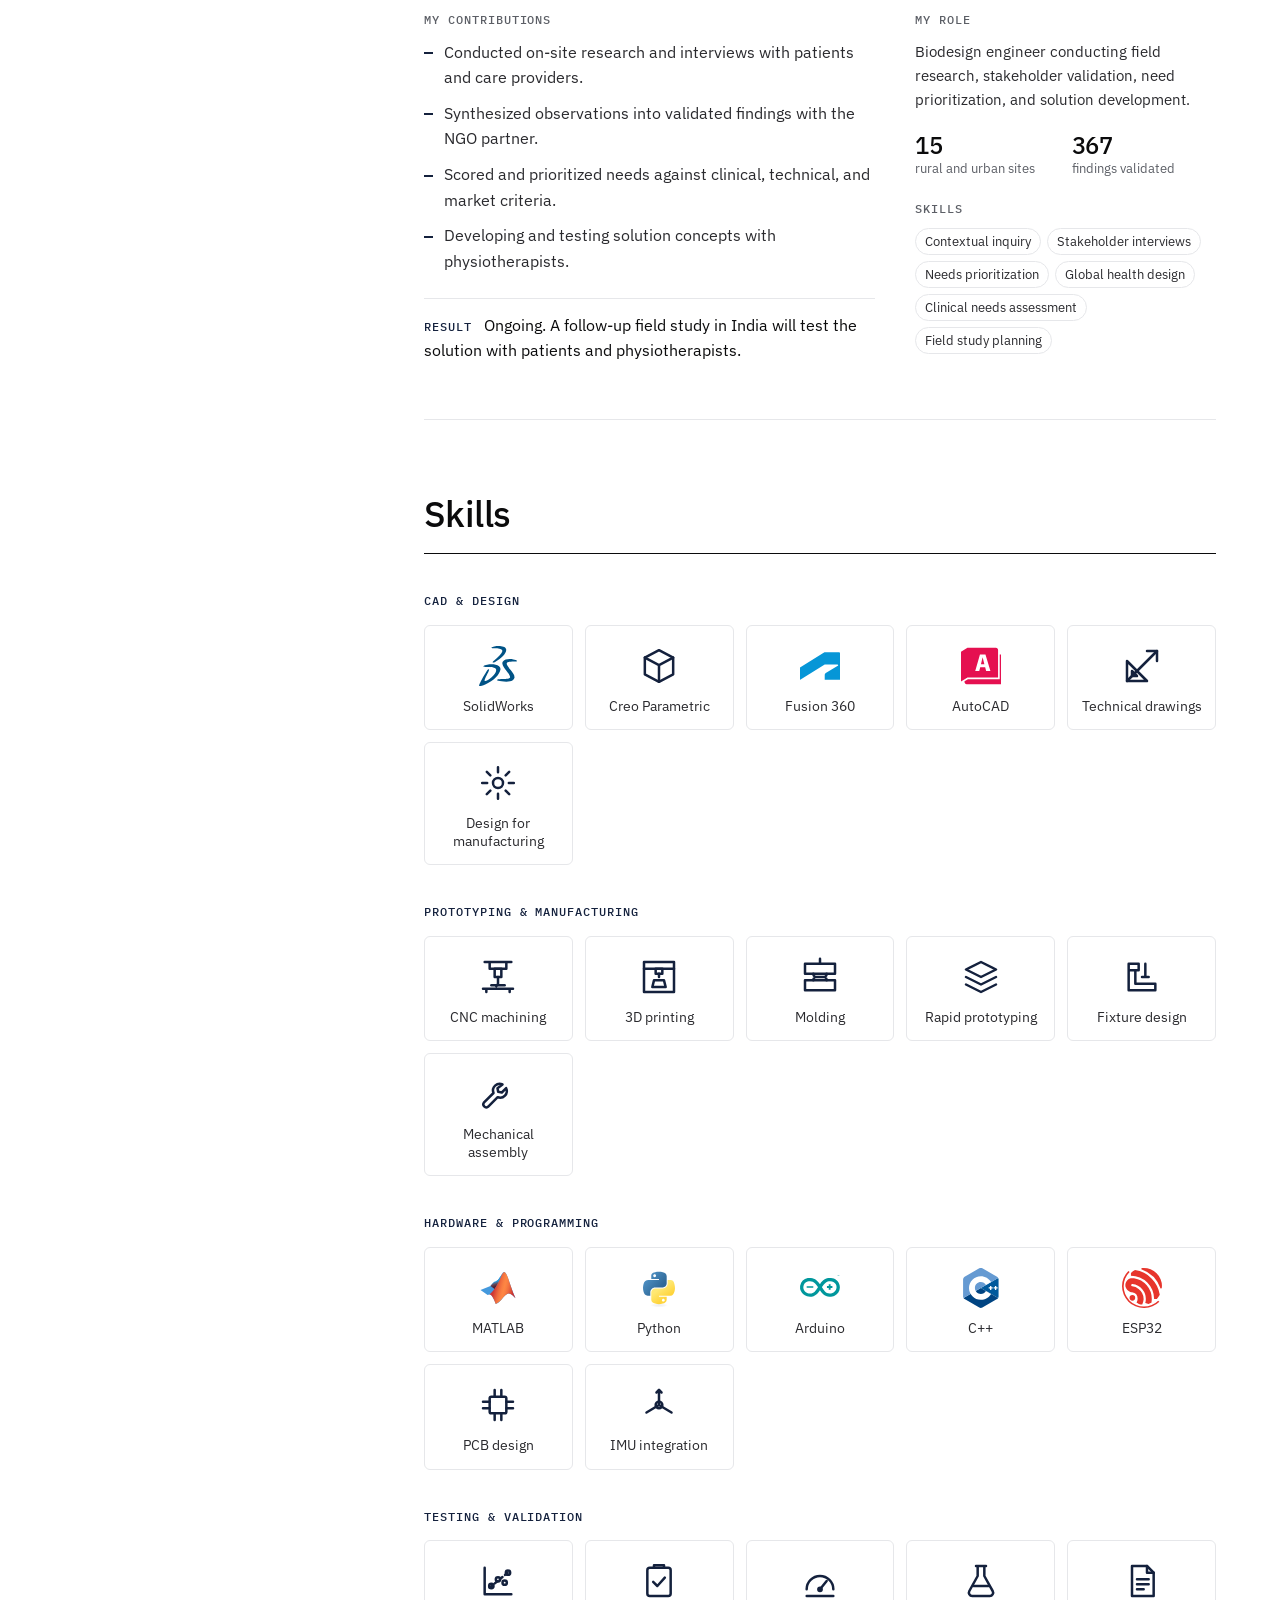
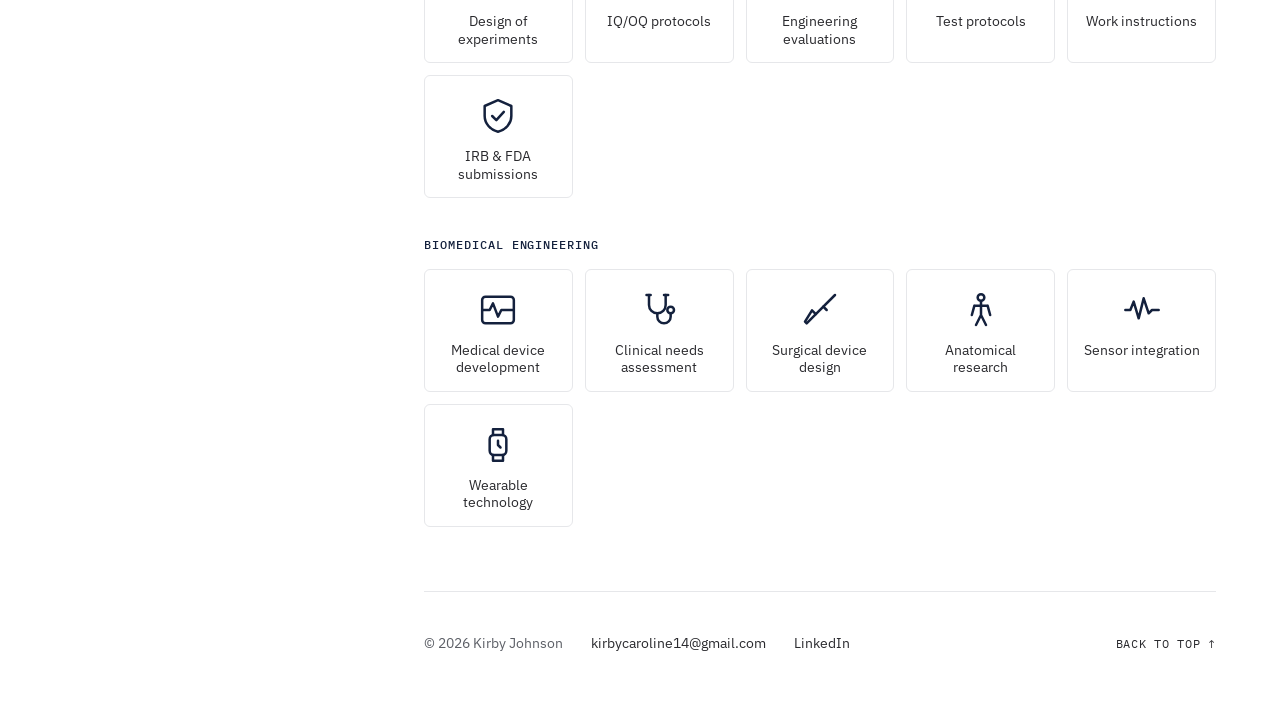
==== commit d029a7a6: "Redesign: navy sidebar, projects listed in full, skills with icons Co-Authored-By: Claude Opus 5.5 <" ====
--- a/index.html
+++ b/index.html
@@ -3,31 +3,36 @@
 <head>
   <meta charset="utf-8">
   <meta name="viewport" content="width=device-width, initial-scale=1">
-  <meta name="description" content="Biomedical engineering portfolio: medical device design, mechanical design, and prototyping.">
-  <meta name="theme-color" content="#fafaf8">
+  <meta name="description" content="Kirby Johnson engineering portfolio: medical device design, mechanical design, and prototyping.">
+  <meta name="theme-color" content="#ffffff">
   <link rel="icon" href="favicon.svg" type="image/svg+xml">
   <link rel="preconnect" href="https://fonts.googleapis.com">
   <link rel="preconnect" href="https://fonts.gstatic.com" crossorigin>
   <link href="https://fonts.googleapis.com/css2?family=IBM+Plex+Mono:wght@400;500&family=IBM+Plex+Sans:wght@400;500;600&display=swap" rel="stylesheet">
   <link rel="stylesheet" href="css/styles.css">
-  <title>Kirby Johnson · Biomedical Engineer</title>
-  <meta property="og:title" content="Kirby Johnson · Biomedical Engineer">
+  <title>Kirby Johnson · Engineering Portfolio</title>
+  <meta property="og:title" content="Kirby Johnson · Engineering Portfolio">
   <meta property="og:description" content="Medical device design, mechanical design, and hands-on prototyping.">
   <meta property="og:type" content="website">
 </head>
 <body data-page="home" id="top">
-  <a class="skip-link" href="#main">Skip to content</a>
-  <header class="site-header" id="site-header"></header>
+  <a class="skip-link" href="#projects">Skip to projects</a>
+  <div class="layout">
+    <aside class="sidebar" id="sidebar" aria-label="About Kirby Johnson"></aside>
 
-  <main id="main">
-    <section class="intro" id="about" aria-label="About"></section>
-    <section class="section" id="projects" aria-label="Projects"></section>
-    <section class="section" id="skills" aria-label="Technical skills"></section>
-    <section class="section" id="resume" aria-label="Resume"></section>
-    <noscript><div class="wrap" style="padding:64px 0">This site needs JavaScript to display its content. <a href="assets/resume/Kirby_Johnson_Resume.pdf">View the resume (PDF)</a>.</div></noscript>
-  </main>
+    <main class="content" id="main">
+      <section id="projects" aria-label="Projects"></section>
+      <section id="skills" aria-label="Skills"></section>
+      <noscript><p style="padding:48px 0">This site needs JavaScript to display its content. <a href="assets/resume/Kirby_Johnson_Resume.pdf">View the resume (PDF)</a>.</p></noscript>
+      <footer class="site-footer" id="site-footer"></footer>
+    </main>
+  </div>
 
-  <footer class="site-footer" id="site-footer"></footer>
+  <dialog class="lightbox" id="lightbox" aria-label="Image viewer">
+    <button class="lightbox-close" type="button" aria-label="Close image viewer">×</button>
+    <img src="" alt="">
+    <p></p>
+  </dialog>
 
   <!-- Content lives in js/data.js. Edit that file, not this one. -->
   <script src="js/data.js"></script>
--- a/css/styles.css
+++ b/css/styles.css
@@ -4,344 +4,170 @@
    ========================================================================== */
 
 :root {
-  --bg: #fafaf8;
+  /* Theme: white, black, and navy only */
+  --bg: #ffffff;
   --surface: #ffffff;
-  --ink: #15181c;
-  --ink-2: #434b55;
-  --muted: #737c87;
-  --line: #e3e5e8;
-  --line-strong: #cfd3d8;
-  --accent: #3b5a78;        /* muted slate blue */
-  --accent-ink: #2c4660;
-  --accent-soft: #eef2f6;
+  --navy: #14213d;
+  --side-bg: var(--navy);
+  --ink: #0b0b0c;
+  --ink-2: #2a2a2e;
+  --muted: #5c5f66;
+  --line: #e6e7ea;
+  --line-strong: #c9ccd2;
+  --accent: var(--navy);
+  --accent-ink: var(--navy);
+  --accent-soft: #e8ebf2;
 
   --font-sans: "IBM Plex Sans", system-ui, -apple-system, "Segoe UI", Roboto, Helvetica, Arial, sans-serif;
   --font-mono: "IBM Plex Mono", ui-monospace, SFMono-Regular, Menlo, Consolas, monospace;
 
-  --max: 1200px;
-  --gutter: clamp(16px, 4vw, 40px);
-  --header-h: 68px;
+  --side-w: 360px;
   --radius: 4px;
 }
 
 *, *::before, *::after { box-sizing: border-box; }
-
-html {
-  scroll-behavior: smooth;
-  scroll-padding-top: calc(var(--header-h) + 16px);
-  -webkit-text-size-adjust: 100%;
-}
-
+html { scroll-behavior: smooth; -webkit-text-size-adjust: 100%; }
 body {
-  margin: 0;
-  background: var(--bg);
-  color: var(--ink);
-  font-family: var(--font-sans);
-  font-size: 17px;
-  line-height: 1.6;
-  -webkit-font-smoothing: antialiased;
-  text-rendering: optimizeLegibility;
-}
-
+  margin: 0; background: var(--bg); color: var(--ink);
+  font-family: var(--font-sans); font-size: 17px; line-height: 1.6;
+  -webkit-font-smoothing: antialiased; text-rendering: optimizeLegibility;
+}
 img { display: block; max-width: 100%; height: auto; }
 a { color: inherit; }
 p { margin: 0 0 1em; }
 h1, h2, h3, h4 { margin: 0; font-weight: 500; line-height: 1.2; letter-spacing: -0.015em; }
-ul, ol { margin: 0; padding: 0; }
-
+ul, ol { margin: 0; padding: 0; list-style: none; }
 :focus-visible { outline: 2px solid var(--accent); outline-offset: 3px; border-radius: 2px; }
 
-.skip-link {
-  position: absolute; left: 16px; top: -100px; z-index: 100;
-  background: var(--ink); color: #fff; padding: 10px 14px; text-decoration: none; border-radius: var(--radius);
-}
+.skip-link { position: absolute; left: 16px; top: -100px; z-index: 100; background: var(--ink); color: #fff; padding: 10px 14px; text-decoration: none; border-radius: var(--radius); }
 .skip-link:focus { top: 12px; }
-
-.visually-hidden {
-  position: absolute !important; width: 1px; height: 1px; overflow: hidden;
-  clip: rect(0 0 0 0); white-space: nowrap;
-}
-
-.wrap { max-width: var(--max); margin: 0 auto; padding: 0 var(--gutter); }
+.visually-hidden { position: absolute !important; width: 1px; height: 1px; overflow: hidden; clip: rect(0 0 0 0); white-space: nowrap; }
 
 .eyebrow {
-  font-family: var(--font-mono);
-  font-size: 12.5px;
-  letter-spacing: 0.08em;
-  text-transform: uppercase;
-  color: var(--muted);
-}
-
-/* ---------- Header ---------- */
-
-.site-header {
-  position: sticky; top: 0; z-index: 50;
-  background: rgba(250, 250, 248, 0.92);
-  backdrop-filter: saturate(140%) blur(8px);
-  -webkit-backdrop-filter: saturate(140%) blur(8px);
-  border-bottom: 1px solid var(--line);
-}
-.site-header .wrap {
-  height: var(--header-h);
-  display: flex; align-items: center; gap: 24px;
-}
-.brand { text-decoration: none; display: flex; flex-direction: column; line-height: 1.25; margin-right: auto; min-width: 0; }
-.brand-name { font-weight: 600; font-size: 17px; letter-spacing: -0.01em; }
-.brand-title { font-size: 12.5px; color: var(--muted); white-space: nowrap; overflow: hidden; text-overflow: ellipsis; }
-
-.nav { display: flex; align-items: center; gap: 28px; }
-.nav-links { display: flex; gap: 24px; list-style: none; }
-.nav a { text-decoration: none; font-size: 15px; color: var(--ink-2); }
-.nav-links a:hover, .nav-links a[aria-current="true"] { color: var(--ink); }
-.nav-links a { position: relative; padding: 4px 0; }
-.nav-links a::after {
-  content: ""; position: absolute; left: 0; right: 0; bottom: -2px; height: 1px;
-  background: var(--accent); transform: scaleX(0); transform-origin: left; transition: transform .2s ease;
-}
-.nav-links a:hover::after, .nav-links a[aria-current="true"]::after { transform: scaleX(1); }
-
-.nav-contact { display: flex; align-items: center; gap: 18px; padding-left: 28px; border-left: 1px solid var(--line); }
-.contact-link { display: inline-flex; align-items: center; gap: 7px; font-size: 14.5px; color: var(--ink-2); text-decoration: none; }
-.contact-link:hover { color: var(--accent); }
-.contact-link svg { width: 16px; height: 16px; flex: none; }
-
-.menu-toggle {
-  display: none; background: none; border: 1px solid var(--line-strong); border-radius: var(--radius);
-  font: inherit; font-size: 14px; padding: 6px 12px; color: var(--ink); cursor: pointer;
-}
-
-@media (max-width: 1080px) {
-  .contact-link .label-long { display: none; }
-  .contact-link .label-short { display: inline; }
-}
-@media (min-width: 1081px) { .contact-link .label-short { display: none; } }
-
-@media (max-width: 860px) {
-  .menu-toggle { display: inline-block; order: 3; }
-  .nav { order: 2; gap: 0; }
-  .nav-contact { padding-left: 0; border-left: 0; gap: 14px; }
-  .contact-link .label-short { display: none; }
-  .contact-link svg { width: 19px; height: 19px; }
-  .nav-links {
-    display: none;
-    position: absolute; left: 0; right: 0; top: var(--header-h);
-    flex-direction: column; gap: 0;
-    background: var(--bg); border-bottom: 1px solid var(--line);
-    padding: 8px var(--gutter) 16px;
-  }
-  .nav-links.open { display: flex; }
-  .nav-links a { display: block; padding: 12px 0; font-size: 17px; border-bottom: 1px solid var(--line); }
-  .nav-links li:last-child a { border-bottom: 0; }
-  .nav-links a::after { display: none; }
-  .brand-title { font-size: 12px; }
-}
-@media (max-width: 520px) {
-  .brand-title { white-space: normal; font-size: 11.5px; line-height: 1.3; }
-  .site-header .wrap { gap: 14px; }
-}
-@media (max-width: 760px) { .skill-group h3 { min-height: 0; } }
+  font-family: var(--font-mono); font-size: 12px; font-weight: 500;
+  letter-spacing: 0.08em; text-transform: uppercase; color: var(--muted);
+}
+
+/* ---------- Layout ---------- */
+
+.layout { display: grid; grid-template-columns: var(--side-w) minmax(0, 1fr); min-height: 100vh; }
+
+/* ---------- Sidebar ---------- */
+
+.sidebar {
+  position: sticky; top: 0; height: 100vh; overflow-y: auto;
+  background: var(--side-bg); border-right: 1px solid var(--line);
+}
+.sidebar, .sidebar a { color: #ffffff; }
+.side-inner { padding: 56px 40px 40px; display: flex; flex-direction: column; min-height: 100%; }
+.side-photo { width: 120px; height: 120px; border-radius: 50%; object-fit: cover; margin-bottom: 28px; background: #e6e8eb; }
+.side-name { font-size: 56px; font-weight: 600; line-height: 0.98; letter-spacing: -0.035em; }
+.side-title { margin: 18px 0 0; font-size: 14.5px; color: #ffffff; font-weight: 500; opacity: .9; }
+.side-statement { margin: 20px 0 0; color: rgba(255,255,255,.82); font-size: 16px; line-height: 1.55; }
+
+.side-contact { margin: 28px 0 0; padding-top: 22px; border-top: 1px solid rgba(255,255,255,.22); display: grid; gap: 10px; }
+.side-contact a, .side-contact .plain { display: inline-flex; align-items: center; gap: 10px; font-size: 14.5px; color: rgba(255,255,255,.88); text-decoration: none; word-break: break-all; }
+.side-contact a:hover { color: #ffffff; text-decoration: underline; text-underline-offset: 3px; }
+.side-contact svg { width: 16px; height: 16px; flex: none; }
+
+.side-actions { display: flex; gap: 8px; margin-top: 22px; }
+
+.side-edu { margin-top: 30px; padding-top: 22px; border-top: 1px solid rgba(255,255,255,.22); }
+.sidebar .eyebrow { color: rgba(255,255,255,.65); }
+.side-edu h2 { margin-bottom: 12px; }
+.edu { margin-bottom: 12px; }
+.edu-degree { font-size: 15px; font-weight: 500; line-height: 1.35; }
+.edu-school { font-size: 13.5px; color: rgba(255,255,255,.7); line-height: 1.45; }
+
+.side-nav { margin-top: auto; padding-top: 32px; display: flex; gap: 24px; }
+.side-nav a { font-family: var(--font-mono); font-size: 12.5px; letter-spacing: .08em; text-transform: uppercase; text-decoration: none; color: rgba(255,255,255,.8); padding: 4px 0; border-bottom: 1px solid transparent; }
+.side-nav a:hover, .side-nav a[aria-current="true"] { color: #ffffff; border-bottom-color: #ffffff; }
 
 /* ---------- Buttons & tags ---------- */
 
 .btn {
-  display: inline-flex; align-items: center; gap: 10px;
-  font: inherit; font-size: 15px; font-weight: 500;
-  padding: 12px 20px; border-radius: var(--radius);
+  display: inline-flex; align-items: center; gap: 8px;
+  font: inherit; font-size: 14.5px; font-weight: 500;
+  padding: 10px 16px; border-radius: var(--radius);
   text-decoration: none; cursor: pointer;
   border: 1px solid var(--ink); background: var(--ink); color: #fff;
   transition: background .15s ease, color .15s ease, border-color .15s ease;
 }
-.btn:hover { background: var(--accent-ink); border-color: var(--accent-ink); }
+.btn:hover { background: var(--navy); border-color: var(--navy); }
+.sidebar .btn { background: #ffffff; color: var(--navy); border-color: #ffffff; }
+.sidebar .btn:hover { background: rgba(255,255,255,.88); }
+.sidebar .btn-ghost { background: transparent; color: #ffffff; border-color: rgba(255,255,255,.45); }
+.sidebar .btn-ghost:hover { background: rgba(255,255,255,.1); border-color: #ffffff; color: #ffffff; }
 .btn-ghost { background: transparent; color: var(--ink); border-color: var(--line-strong); }
 .btn-ghost:hover { background: var(--surface); color: var(--accent-ink); border-color: var(--accent); }
-.btn svg { width: 16px; height: 16px; }
-
-.tags { display: flex; flex-wrap: wrap; gap: 6px; list-style: none; }
-.tag {
-  font-size: 13px; line-height: 1; padding: 6px 9px;
-  border: 1px solid var(--line); border-radius: 999px; color: var(--ink-2); background: var(--surface);
-  white-space: nowrap;
-}
-
-.badge {
-  font-family: var(--font-mono); font-size: 11px; letter-spacing: .06em; text-transform: uppercase;
-  color: var(--accent-ink); background: var(--accent-soft); padding: 3px 7px; border-radius: 3px; white-space: nowrap;
-}
-
-/* ---------- Sections ---------- */
-
-.section { padding: clamp(64px, 9vw, 112px) 0; border-top: 1px solid var(--line); }
-.section-head { display: flex; align-items: baseline; justify-content: space-between; gap: 16px; margin-bottom: clamp(32px, 5vw, 56px); }
-.section-head h2 { font-size: clamp(28px, 3.4vw, 40px); }
-.section-head .eyebrow { margin-bottom: 10px; }
-
-/* ---------- Intro / About ---------- */
-
-.intro { padding: clamp(48px, 8vw, 104px) 0 clamp(56px, 8vw, 96px); border-top: 0; }
-.intro-grid { display: grid; grid-template-columns: minmax(0, 7fr) minmax(0, 4fr); gap: clamp(32px, 6vw, 88px); align-items: start; }
-.intro h1 { font-size: clamp(32px, 4.6vw, 54px); line-height: 1.1; letter-spacing: -0.025em; margin: 18px 0 28px; max-width: 18ch; }
-.intro-text { max-width: 58ch; color: var(--ink-2); font-size: 18px; }
-.intro-actions { display: flex; flex-wrap: wrap; gap: 12px; margin: 32px 0 44px; }
-
-.facts { display: grid; grid-template-columns: max-content 1fr; gap: 10px 28px; margin: 0; font-size: 15px; border-top: 1px solid var(--line); padding-top: 20px; max-width: 620px; }
-.facts dt { font-family: var(--font-mono); font-size: 12px; letter-spacing: .08em; text-transform: uppercase; color: var(--muted); padding-top: 3px; }
-.facts dd { margin: 0; }
-.facts dd span { color: var(--muted); }
-
-.portrait { margin: 0; }
-.portrait img { width: 100%; aspect-ratio: 4 / 5; object-fit: cover; background: #eef0f2; border-radius: var(--radius); }
-.portrait figcaption { margin-top: 12px; }
-
-.experience { margin-top: clamp(56px, 8vw, 88px); }
-.experience h2 { font-size: 15px; font-weight: 500; margin-bottom: 18px; }
-.exp-list { list-style: none; display: grid; grid-template-columns: repeat(3, minmax(0, 1fr)); gap: 32px; }
-.exp-list li { border-top: 1px solid var(--ink); padding-top: 16px; }
-.exp-dates { font-family: var(--font-mono); font-size: 12.5px; color: var(--muted); }
-.exp-role { font-weight: 500; margin: 6px 0 2px; font-size: 17px; }
-.exp-org { color: var(--ink-2); font-size: 15px; margin-bottom: 10px; }
-.exp-note { color: var(--muted); font-size: 14.5px; margin: 0; }
-
-.publication { margin-top: 32px; font-size: 15px; color: var(--ink-2); display: flex; gap: 14px; flex-wrap: wrap; align-items: baseline; }
-.publication em { font-style: normal; color: var(--ink); }
-
-@media (max-width: 900px) {
-  .intro-grid { grid-template-columns: 1fr; }
-  .portrait { max-width: 300px; }
-  .exp-list { grid-template-columns: 1fr; gap: 24px; }
-}
-
-/* ---------- Project cards ---------- */
-
-.project-grid { display: grid; grid-template-columns: repeat(2, minmax(0, 1fr)); gap: clamp(40px, 5vw, 64px) clamp(24px, 3.5vw, 48px); list-style: none; }
-
-.card { position: relative; display: flex; flex-direction: column; }
-.card-media { overflow: hidden; border-radius: var(--radius); background: #eceef0; aspect-ratio: 3 / 2; }
-.card-media img { width: 100%; height: 100%; object-fit: cover; transition: transform .5s ease; }
-.card:hover .card-media img { transform: scale(1.025); }
-
-.card-body { padding-top: 20px; display: flex; flex-direction: column; gap: 12px; flex: 1; }
-.card-meta { display: flex; align-items: center; gap: 12px; flex-wrap: wrap; }
-.card-num { font-family: var(--font-mono); font-size: 12.5px; color: var(--accent); }
-.card h3 { font-size: clamp(21px, 2vw, 25px); }
-.card h3 a { text-decoration: none; background-image: linear-gradient(var(--accent), var(--accent)); background-size: 0 1px; background-repeat: no-repeat; background-position: 0 100%; transition: background-size .25s ease; }
-.card:hover h3 a { background-size: 100% 1px; }
-.card h3 a::after { content: ""; position: absolute; inset: 0; z-index: 1; }
-.card-summary { color: var(--ink-2); margin: 0; font-size: 16px; }
-.card-role { font-size: 14.5px; color: var(--ink-2); margin: 0; padding-left: 12px; border-left: 2px solid var(--accent); }
-.card-role b { font-weight: 500; color: var(--ink); }
-.card .tags { margin-top: 2px; }
-.card-cta { margin-top: auto; padding-top: 6px; font-size: 14.5px; font-weight: 500; color: var(--accent-ink); display: inline-flex; align-items: center; gap: 8px; }
-.card-cta svg { width: 14px; height: 14px; transition: transform .2s ease; }
-.card:hover .card-cta svg { transform: translateX(3px); }
-
-/* first project gets a wide feature layout on large screens */
-@media (min-width: 1000px) {
-  .card.featured { grid-column: 1 / -1; display: grid; grid-template-columns: minmax(0, 7fr) minmax(0, 5fr); gap: 48px; align-items: center; }
-  .card.featured .card-media { aspect-ratio: 16 / 10; }
-  .card.featured .card-body { padding-top: 0; }
-  .card.featured h3 { font-size: 32px; }
-  .card.featured .card-summary { font-size: 17px; }
-}
-@media (max-width: 760px) { .project-grid { grid-template-columns: 1fr; } }
+.btn svg { width: 15px; height: 15px; }
+
+.tags { display: flex; flex-wrap: wrap; gap: 6px; }
+.tag { font-size: 13px; line-height: 1; padding: 6px 9px; border: 1px solid var(--line); border-radius: 999px; color: var(--ink-2); background: var(--surface); white-space: nowrap; }
+.badge { font-family: var(--font-mono); font-size: 11px; letter-spacing: .06em; text-transform: uppercase; color: var(--accent-ink); background: var(--accent-soft); padding: 3px 7px; border-radius: 3px; white-space: nowrap; }
+
+/* ---------- Main content ---------- */
+
+.content { padding: 56px clamp(24px, 5vw, 80px) 0; max-width: 1080px; width: 100%; }
+.content section { scroll-margin-top: 24px; }
+.section-head { display: flex; align-items: baseline; justify-content: space-between; gap: 16px; padding-bottom: 18px; border-bottom: 1px solid var(--ink); margin-bottom: 8px; }
+.section-head h2 { font-size: clamp(28px, 3vw, 36px); }
+
+/* ---------- Project entries ---------- */
+
+.project { padding: 48px 0 56px; border-bottom: 1px solid var(--line); scroll-margin-top: 16px; }
+.p-meta-row { display: flex; align-items: center; gap: 12px; flex-wrap: wrap; margin-bottom: 12px; }
+.num { font-family: var(--font-mono); font-size: 12.5px; color: var(--accent); }
+.p-title { font-size: clamp(24px, 2.6vw, 32px); line-height: 1.15; letter-spacing: -0.02em; }
+.p-org { margin: 8px 0 0; font-size: 14.5px; color: var(--muted); }
+.p-summary { margin: 16px 0 0; color: var(--ink-2); max-width: 68ch; }
+
+.p-media { display: grid; grid-template-columns: minmax(0, 3fr) minmax(0, 1fr); gap: 12px; margin-top: 28px; }
+.p-media.single { grid-template-columns: 1fr; }
+.thumbs { display: grid; grid-auto-rows: minmax(0, 1fr); gap: 12px; min-height: 0; }
+.thumbs .shot img { position: absolute; inset: 0; }
+.shot { all: unset; display: block; cursor: zoom-in; border-radius: var(--radius); overflow: hidden; background: #eceef0; position: relative; }
+.shot:focus-visible { outline: 2px solid var(--accent); outline-offset: 3px; }
+.shot img { width: 100%; height: 100%; object-fit: cover; transition: transform .4s ease, opacity .2s ease; }
+.shot:hover img { transform: scale(1.02); }
+.shot.main { aspect-ratio: 3 / 2; }
+.p-media.single .shot.main { aspect-ratio: 16 / 9; }
+.thumbs .shot { min-height: 0; }
+
+.p-details { display: grid; grid-template-columns: minmax(0, 3fr) minmax(0, 2fr); gap: 40px; margin-top: 32px; }
+.p-details h4 { margin-bottom: 12px; }
+.p-side h4:not(:first-child) { margin-top: 24px; }
+.bullets li { position: relative; padding: 0 0 10px 20px; color: var(--ink-2); font-size: 16px; }
+.bullets li::before { content: ""; position: absolute; left: 0; top: .78em; width: 9px; height: 2px; background: var(--accent); }
+.p-result { margin: 14px 0 0; padding-top: 14px; border-top: 1px solid var(--line); font-size: 15.5px; color: var(--ink); }
+.p-result .eyebrow { margin-right: 8px; color: var(--accent-ink); }
+.p-role { font-size: 15px; color: var(--ink-2); margin: 0; }
+.stats { display: grid; grid-template-columns: repeat(auto-fit, minmax(110px, 1fr)); gap: 12px; margin-top: 20px; }
+.stats b { display: block; font-size: 24px; font-weight: 500; letter-spacing: -0.02em; line-height: 1.1; }
+.stats span { font-size: 13px; color: var(--muted); line-height: 1.35; display: block; margin-top: 2px; }
+.note { font-size: 14px; color: var(--muted); padding: 12px 14px; border-left: 2px solid var(--line-strong); background: var(--surface); margin: 16px 0 0; }
 
 /* ---------- Skills ---------- */
 
-.skills-grid { display: grid; grid-template-columns: repeat(5, minmax(0, 1fr)); gap: 40px 28px; }
-@media (max-width: 1100px) { .skills-grid { grid-template-columns: repeat(3, minmax(0, 1fr)); } }
-@media (max-width: 760px) { .skills-grid { grid-template-columns: repeat(2, minmax(0, 1fr)); } }
-@media (max-width: 480px) { .skills-grid { grid-template-columns: 1fr; } }
-.skill-group h3 { min-height: 3.6em; display: flex; align-items: flex-end; font-family: var(--font-mono); font-size: 12.5px; font-weight: 500; letter-spacing: .08em; text-transform: uppercase; color: var(--accent-ink); padding-bottom: 12px; margin-bottom: 6px; border-bottom: 1px solid var(--ink); }
-.skill-group ul { list-style: none; }
-.skill-group li { padding: 9px 0; border-bottom: 1px solid var(--line); font-size: 15.5px; }
-
-/* ---------- Resume ---------- */
-
-.resume-band { display: grid; grid-template-columns: minmax(0, 1fr) auto; gap: 32px; align-items: end; }
-.resume-band p { color: var(--ink-2); max-width: 52ch; margin: 14px 0 0; }
-.resume-actions { display: flex; gap: 12px; flex-wrap: wrap; }
-@media (max-width: 760px) { .resume-band { grid-template-columns: 1fr; align-items: start; } }
+#skills { padding-top: 72px; }
+.skill-group { padding: 32px 0 8px; }
+.skill-group h3 { margin-bottom: 16px; color: var(--accent-ink); }
+.skill-grid { display: grid; grid-template-columns: repeat(auto-fill, minmax(128px, 1fr)); gap: 12px; }
+.skill { display: flex; flex-direction: column; align-items: center; text-align: center; gap: 10px; padding: 18px 10px 14px; background: var(--surface); border: 1px solid var(--line); border-radius: 6px; transition: border-color .15s ease, transform .15s ease; }
+.skill:hover { border-color: var(--navy); transform: translateY(-2px); }
+.skill-icon { width: 44px; height: 44px; display: grid; place-items: center; }
+.skill-icon img { width: 40px; height: 40px; object-fit: contain; }
+.skill-name { font-size: 13.5px; line-height: 1.3; color: var(--ink-2); }
 
 /* ---------- Footer ---------- */
 
-.site-footer { border-top: 1px solid var(--line); padding: 40px 0 48px; font-size: 14.5px; color: var(--ink-2); }
-.site-footer .wrap { display: flex; flex-wrap: wrap; gap: 16px 32px; align-items: center; }
-.footer-name { font-weight: 600; color: var(--ink); }
-.footer-links { display: flex; gap: 24px; flex-wrap: wrap; }
-.footer-links a, .to-top { text-decoration: none; }
-.footer-links a:hover, .to-top:hover { color: var(--accent); }
-.footer-copy { color: var(--muted); }
-.to-top { margin-left: auto; font-family: var(--font-mono); font-size: 12.5px; letter-spacing: .06em; text-transform: uppercase; }
-@media (max-width: 600px) { .to-top { margin-left: 0; } }
-
-/* ---------- Project detail page ---------- */
-
-.back-link { display: inline-flex; align-items: center; gap: 8px; font-size: 14.5px; text-decoration: none; color: var(--ink-2); margin: 36px 0 0; }
-.back-link:hover { color: var(--accent); }
-.back-link svg { width: 14px; height: 14px; }
-
-.p-head { padding: clamp(32px, 5vw, 56px) 0 clamp(32px, 4vw, 48px); }
-.p-head .card-meta { margin-bottom: 18px; }
-.p-head h1 { font-size: clamp(32px, 4.8vw, 56px); line-height: 1.08; letter-spacing: -0.025em; max-width: 22ch; }
-.p-lead { font-size: clamp(18px, 1.6vw, 21px); color: var(--ink-2); max-width: 62ch; margin: 24px 0 0; }
-
-.p-meta { display: grid; grid-template-columns: repeat(4, minmax(0, 1fr)); gap: 24px; margin: 40px 0 0; padding-top: 20px; border-top: 1px solid var(--line); }
-.p-meta dt { margin-bottom: 6px; }
-.p-meta dd { margin: 0; font-size: 15px; }
-.p-meta .role dd { color: var(--ink); }
-@media (max-width: 900px) { .p-meta { grid-template-columns: 1fr 1fr; } }
-@media (max-width: 520px) { .p-meta { grid-template-columns: 1fr; } }
-
-.p-hero { margin: 0; }
-.p-hero img { width: 100%; aspect-ratio: 16 / 9; object-fit: cover; border-radius: var(--radius); background: #eceef0; }
-
-.p-stats { display: grid; grid-template-columns: repeat(auto-fit, minmax(180px, 1fr)); gap: 0; margin: 48px 0 0; list-style: none; border-top: 1px solid var(--ink); }
-.p-stats li { padding: 20px 24px 4px 0; }
-.p-stats b { display: block; font-size: clamp(28px, 3vw, 38px); font-weight: 500; letter-spacing: -0.02em; line-height: 1.1; }
-.p-stats span { font-size: 14.5px; color: var(--muted); }
-
-.p-section { display: grid; grid-template-columns: minmax(0, 3fr) minmax(0, 8fr); gap: 32px; padding: clamp(48px, 6vw, 72px) 0; border-top: 1px solid var(--line); }
-.p-section:first-of-type { border-top: 0; }
-.p-section > header h2 { font-size: 22px; margin-top: 8px; }
-.p-section .content { max-width: 70ch; color: var(--ink-2); }
-.p-section .content > :last-child { margin-bottom: 0; }
-.p-section .content.wide { max-width: none; }
-@media (max-width: 800px) { .p-section { grid-template-columns: 1fr; gap: 16px; } }
-
-.steps { list-style: none; counter-reset: step; display: grid; gap: 0; }
-.steps li { counter-increment: step; display: grid; grid-template-columns: 44px 1fr; padding: 16px 0; border-bottom: 1px solid var(--line); }
-.steps li:first-child { padding-top: 0; }
-.steps li::before { content: counter(step, decimal-leading-zero); font-family: var(--font-mono); font-size: 13px; color: var(--accent); padding-top: 3px; }
-.steps h3 { font-size: 17px; color: var(--ink); margin-bottom: 4px; }
-.steps p { margin: 0; }
-
-.split { display: grid; grid-template-columns: 1fr 1fr; gap: 20px; max-width: none !important; }
-.split > div { padding: 24px; border-radius: var(--radius); }
-.split .mine { background: var(--surface); border: 1px solid var(--line); border-top: 3px solid var(--accent); }
-.split .team { background: transparent; border: 1px dashed var(--line-strong); }
-.split h3 { font-size: 16px; color: var(--ink); margin-bottom: 4px; }
-.split .sub { font-size: 13.5px; color: var(--muted); margin-bottom: 14px; }
-.split ul { list-style: none; }
-.split li { position: relative; padding: 0 0 10px 20px; font-size: 15.5px; }
-.split li::before { content: ""; position: absolute; left: 0; top: .72em; width: 9px; height: 1px; background: currentColor; opacity: .5; }
-.split .mine li::before { background: var(--accent); opacity: 1; height: 2px; }
-@media (max-width: 700px) { .split { grid-template-columns: 1fr; } }
-
-.note { font-size: 14.5px; color: var(--muted); padding: 14px 16px; border-left: 2px solid var(--line-strong); background: var(--surface); margin-top: 24px; }
-
-.gallery { display: grid; grid-template-columns: repeat(auto-fill, minmax(260px, 1fr)); gap: 24px; list-style: none; }
-.gallery button { all: unset; display: block; cursor: zoom-in; width: 100%; border-radius: var(--radius); }
-.gallery button:focus-visible { outline: 2px solid var(--accent); outline-offset: 3px; }
-.gallery img { width: 100%; aspect-ratio: 4 / 3; object-fit: cover; border-radius: var(--radius); background: #eceef0; transition: opacity .2s ease; }
-.gallery button:hover img { opacity: .88; }
-.gallery figcaption { font-size: 14px; color: var(--muted); margin-top: 10px; }
-
-.p-nav { display: grid; grid-template-columns: 1fr 1fr; gap: 24px; padding: 40px 0 72px; border-top: 1px solid var(--line); }
-.p-nav a { text-decoration: none; display: block; }
-.p-nav a:hover .t { color: var(--accent); }
-.p-nav .t { font-size: clamp(17px, 1.8vw, 21px); font-weight: 500; margin-top: 6px; display: block; }
-.p-nav .next { text-align: right; grid-column: 2; }
-
-/* lightbox */
+.site-footer { display: flex; flex-wrap: wrap; gap: 12px 28px; align-items: center; padding: 40px 0 48px; margin-top: 56px; border-top: 1px solid var(--line); font-size: 14px; color: var(--muted); }
+.site-footer a { text-decoration: none; color: var(--ink-2); }
+.site-footer a:hover { color: var(--accent); }
+.to-top { margin-left: auto; font-family: var(--font-mono); font-size: 12px; letter-spacing: .06em; text-transform: uppercase; }
+
+/* ---------- Lightbox ---------- */
+
 .lightbox { border: 0; padding: 0; background: transparent; max-width: min(1200px, 94vw); max-height: 92vh; overflow: visible; }
 .lightbox::backdrop { background: rgba(15, 18, 22, .88); }
 .lightbox img { max-width: 100%; max-height: 82vh; margin: 0 auto; border-radius: var(--radius); background: #fff; }
@@ -349,8 +175,32 @@
 .lightbox-close { position: fixed; top: 16px; right: 16px; background: rgba(255,255,255,.12); color: #fff; border: 0; border-radius: 999px; width: 44px; height: 44px; font-size: 24px; line-height: 1; cursor: pointer; }
 .lightbox-close:hover { background: rgba(255,255,255,.24); }
 
-.not-found { padding: 120px 0; }
-.not-found h1 { font-size: 36px; margin-bottom: 16px; }
+/* ---------- Responsive ---------- */
+
+@media (max-width: 1180px) {
+  :root { --side-w: 320px; }
+  .side-inner { padding: 48px 32px 32px; }
+  .side-name { font-size: 48px; }
+  .p-details { grid-template-columns: 1fr; gap: 28px; }
+}
+
+@media (max-width: 900px) {
+  .layout { grid-template-columns: 1fr; }
+  .sidebar { position: static; height: auto; border-right: 0; border-bottom: 1px solid var(--line); }
+  .side-inner { padding: 40px 20px 28px; }
+  .side-name { font-size: 48px; }
+  .side-nav { margin-top: 28px; padding-top: 0; }
+  .content { padding: 32px 20px 0; }
+  .p-media { grid-template-columns: 1fr; }
+  .thumbs { grid-auto-rows: auto; grid-auto-flow: column; grid-auto-columns: minmax(0, 1fr); grid-template-columns: none; }
+  .thumbs .shot { aspect-ratio: 4 / 3; }
+  .project { padding: 36px 0 40px; }
+}
+
+@media (max-width: 480px) {
+  .skill-grid { grid-template-columns: repeat(2, minmax(0, 1fr)); }
+  .to-top { margin-left: 0; }
+}
 
 @media (prefers-reduced-motion: reduce) {
   html { scroll-behavior: auto; }
@@ -358,6 +208,7 @@
 }
 
 @media print {
-  .site-header, .site-footer, .p-nav, .back-link { display: none; }
+  .sidebar { position: static; height: auto; }
+  .layout { grid-template-columns: 1fr; }
   body { background: #fff; }
 }
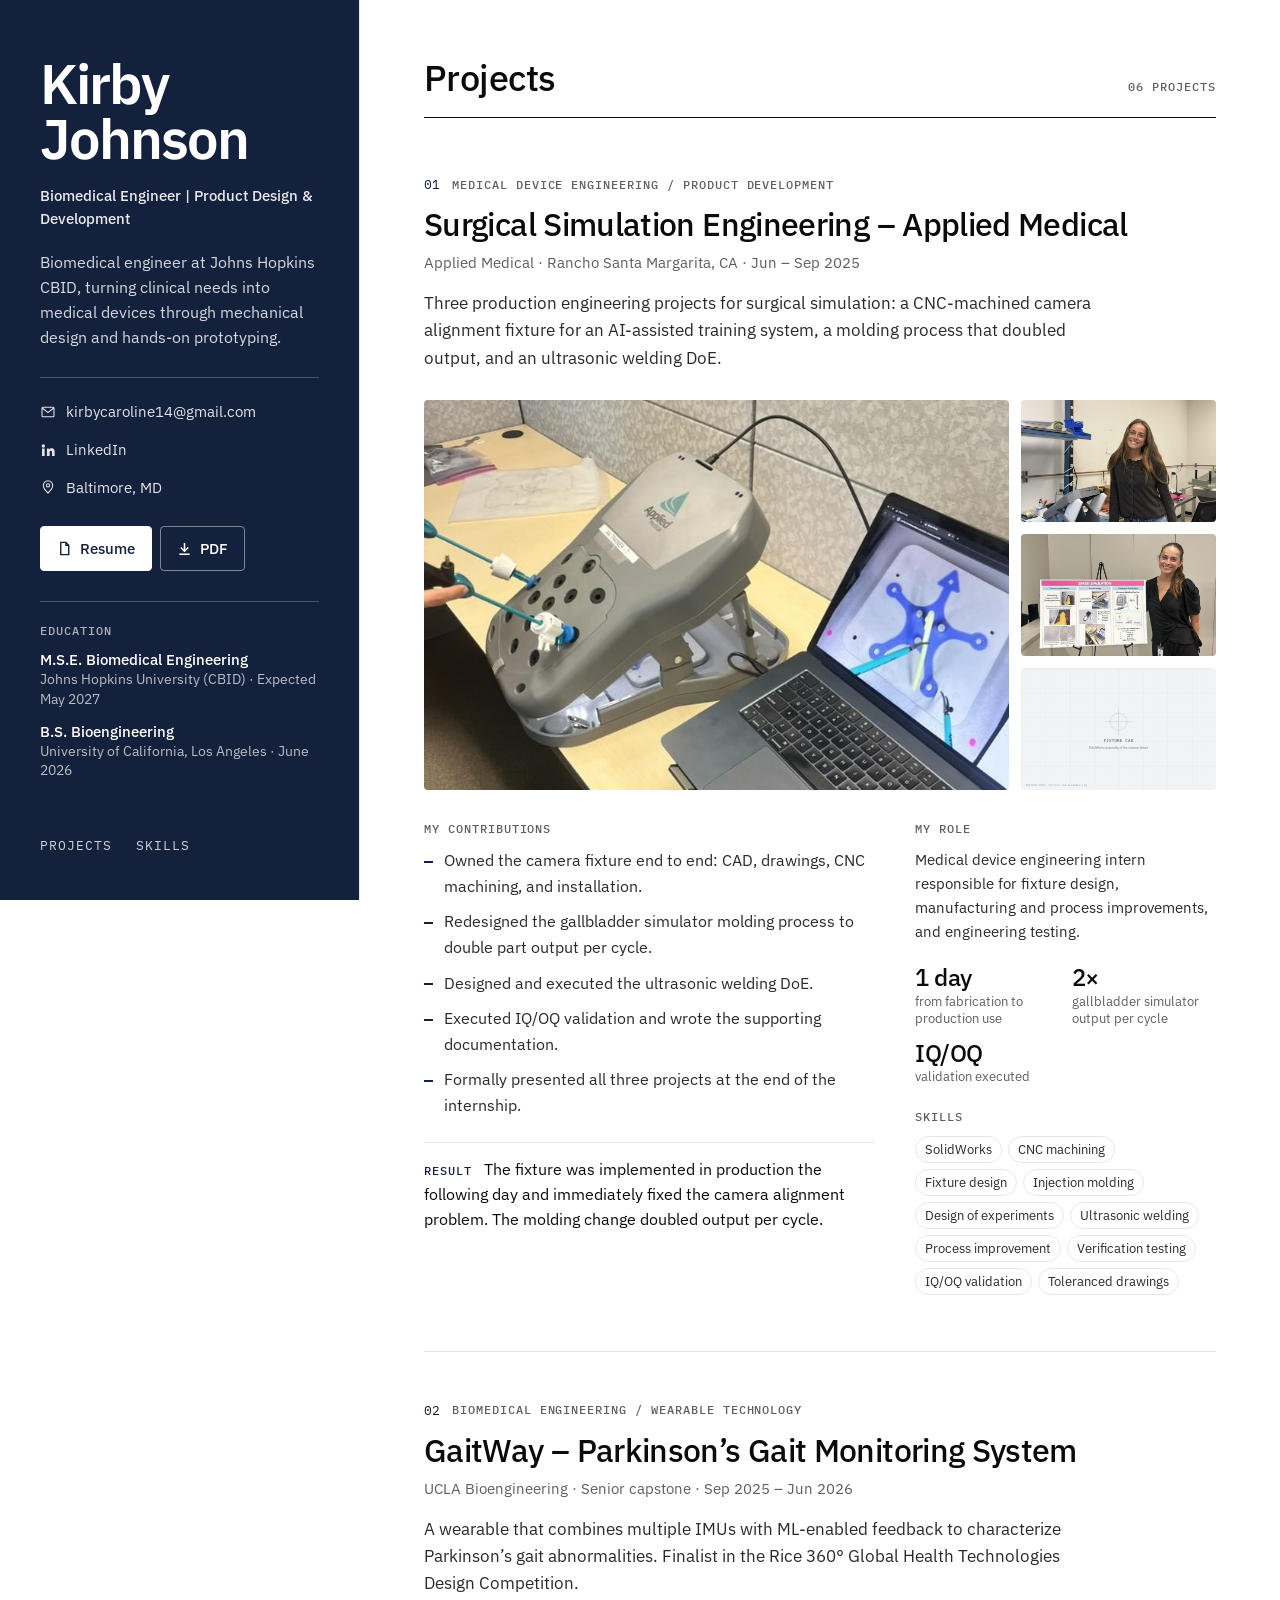
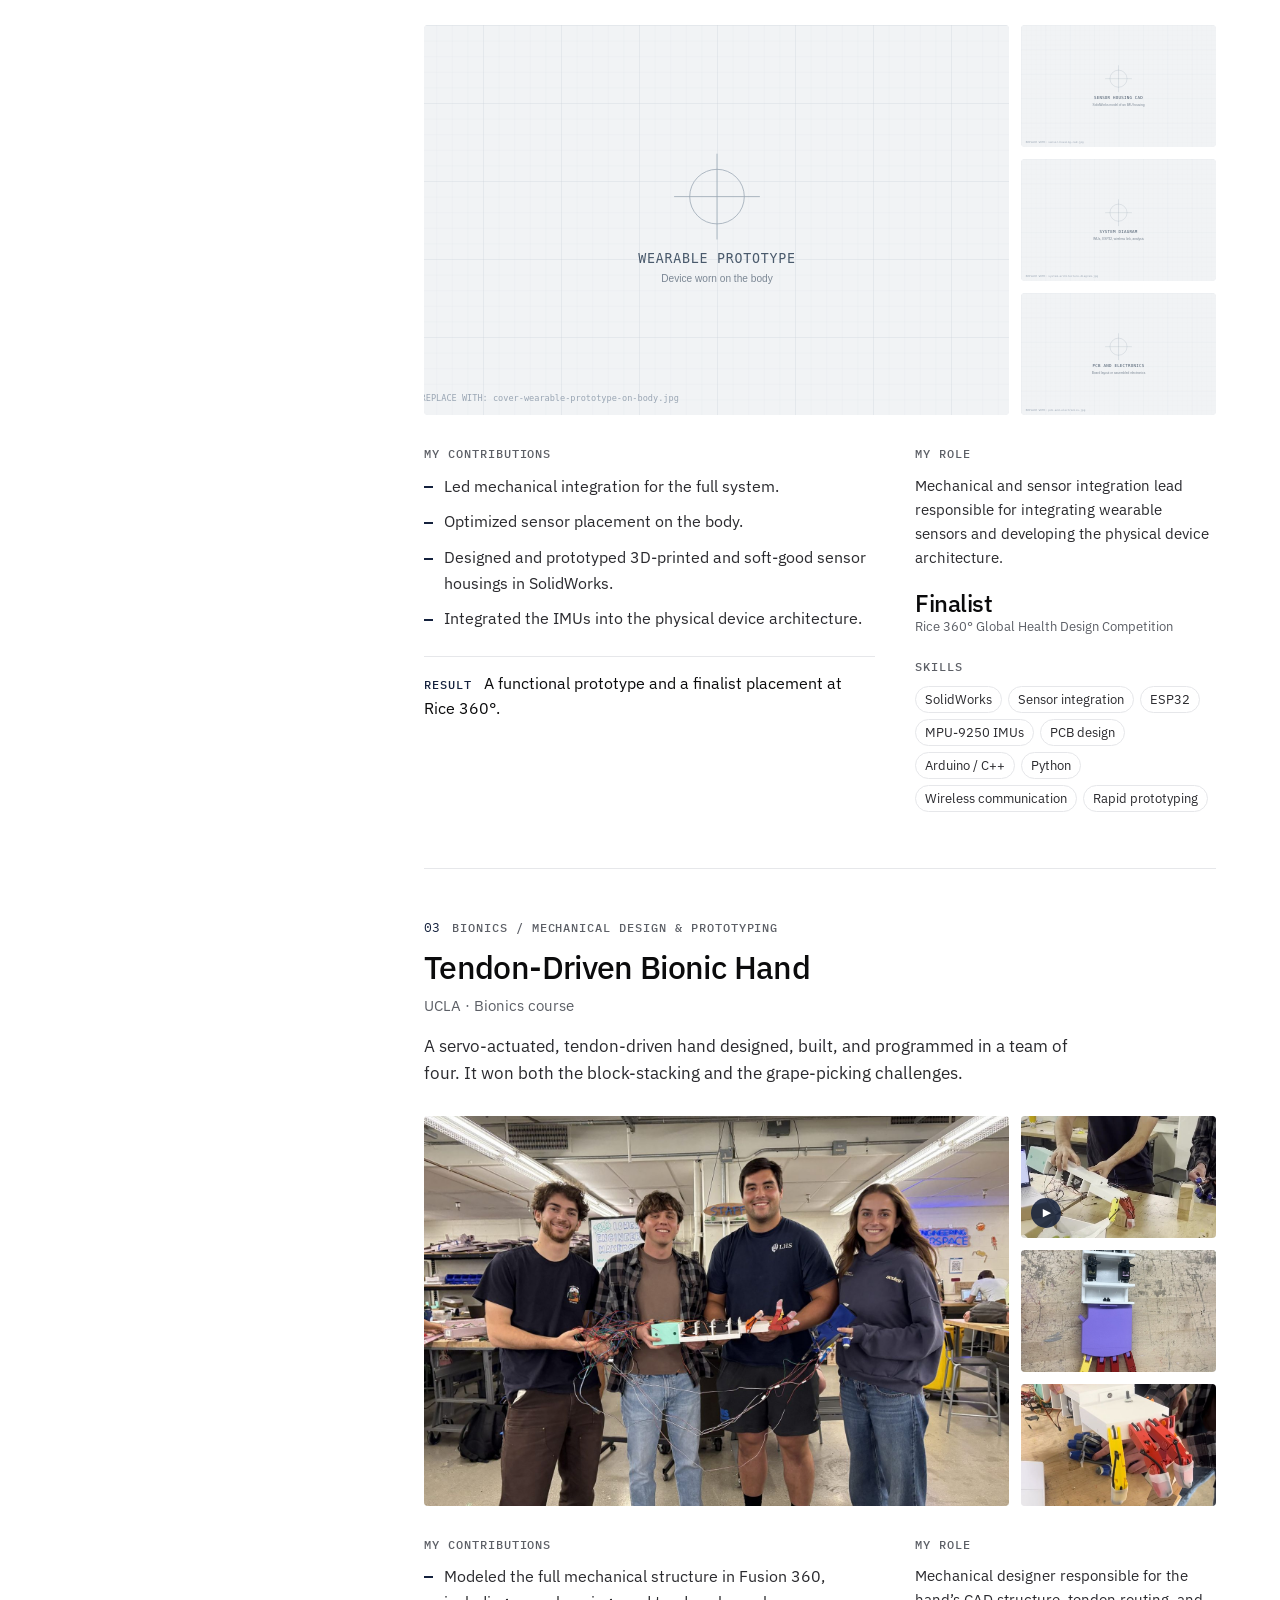
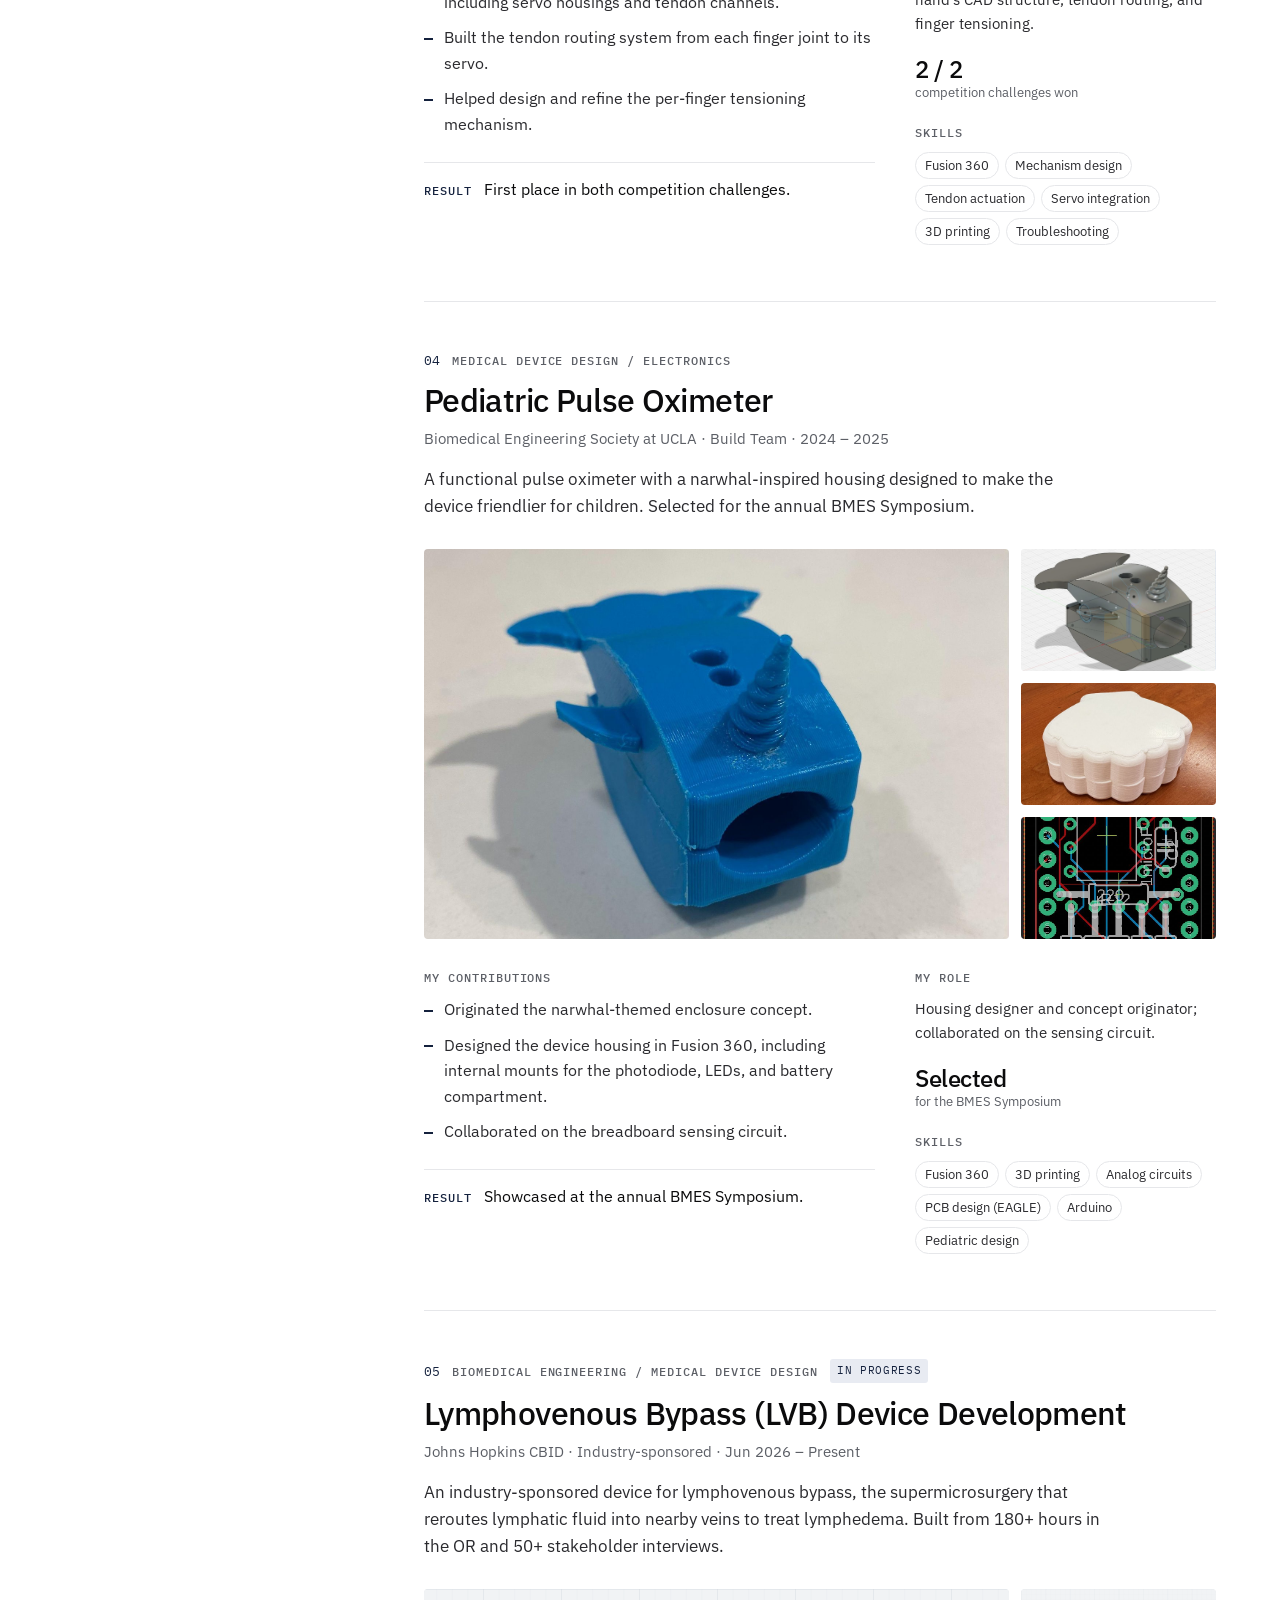
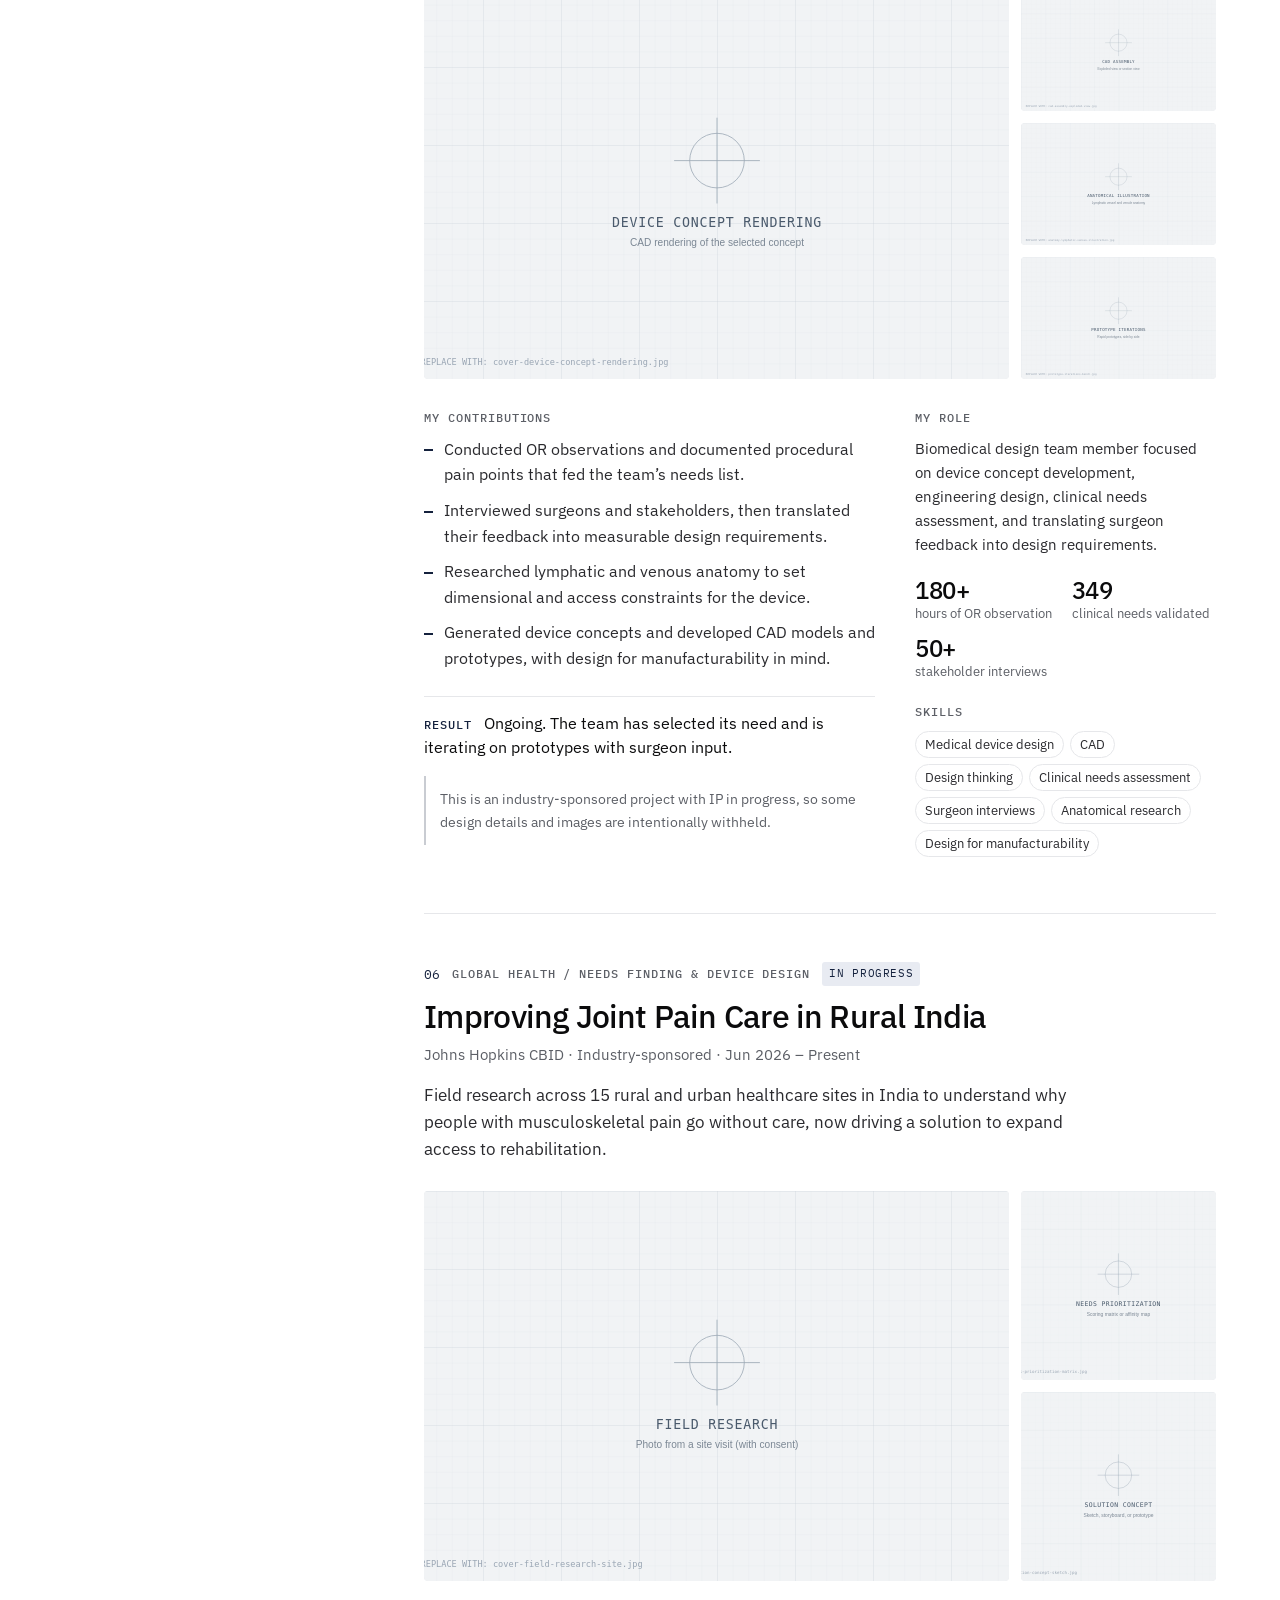
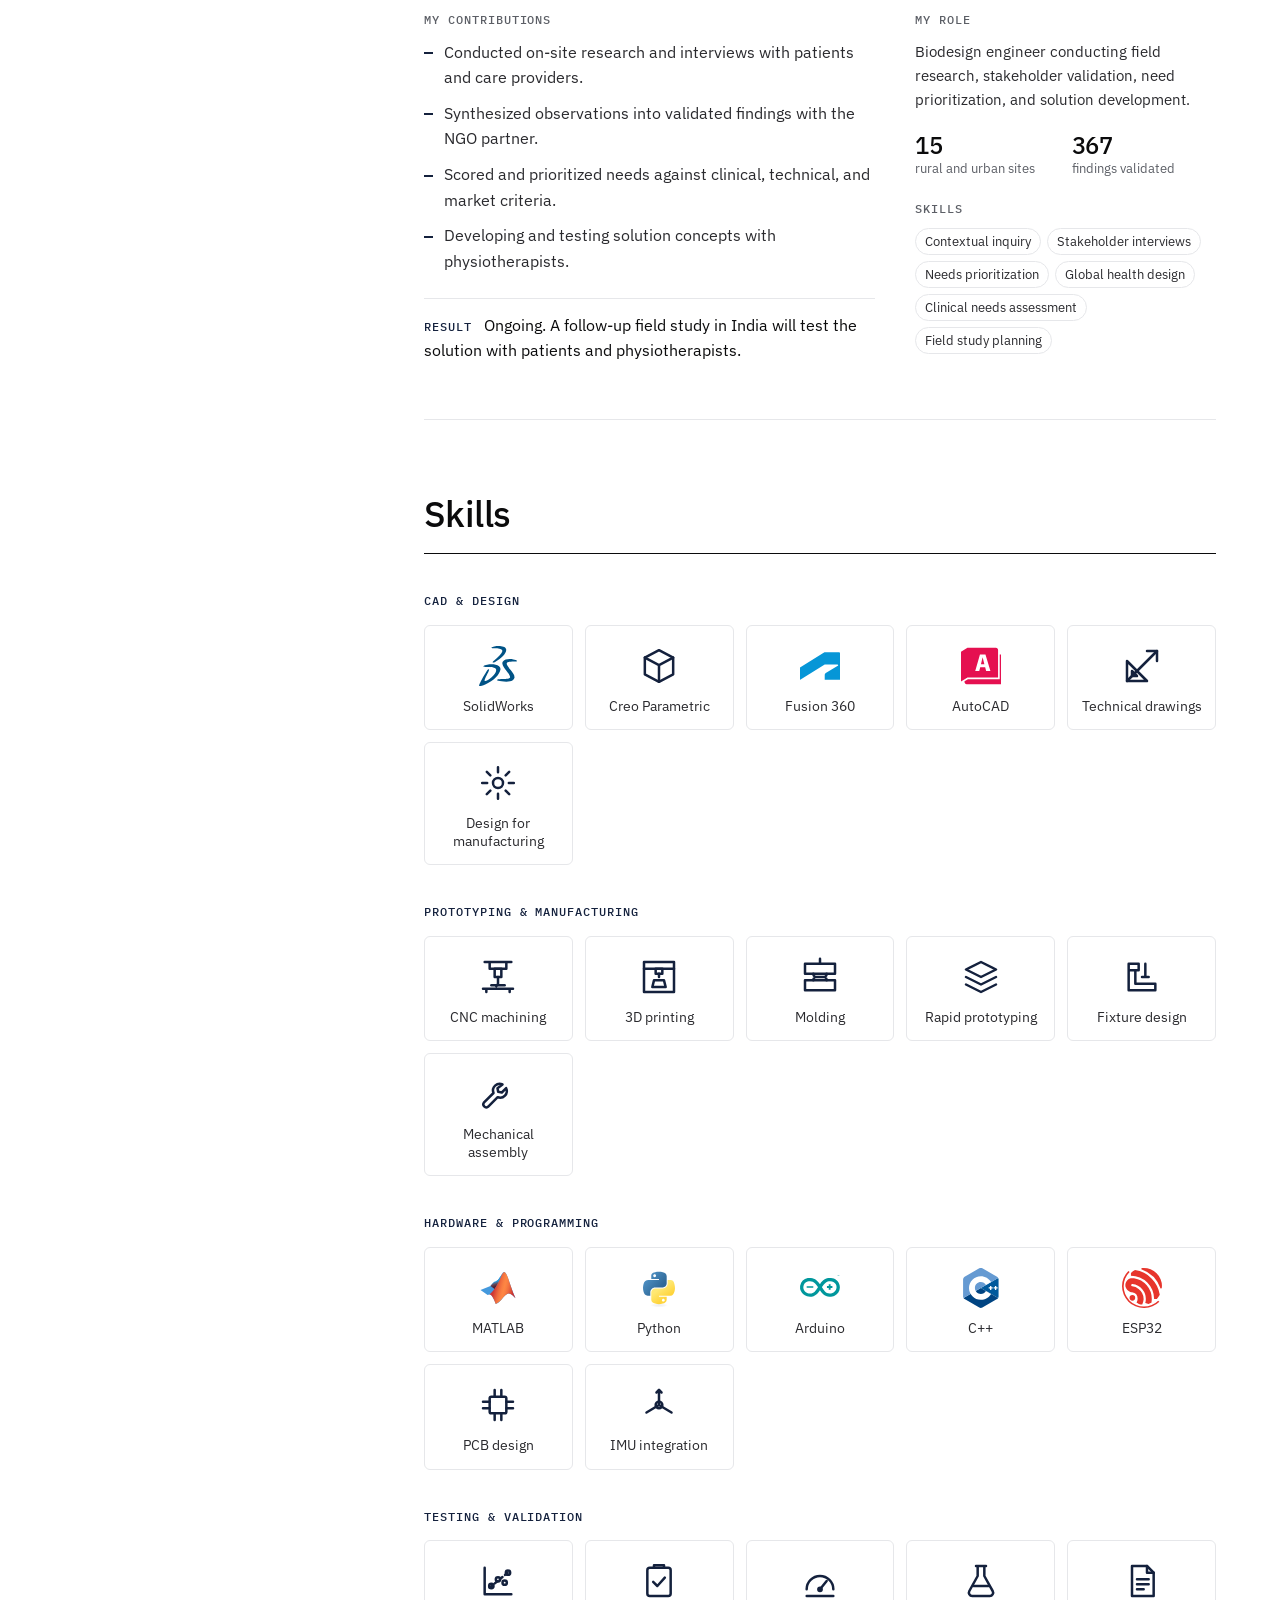
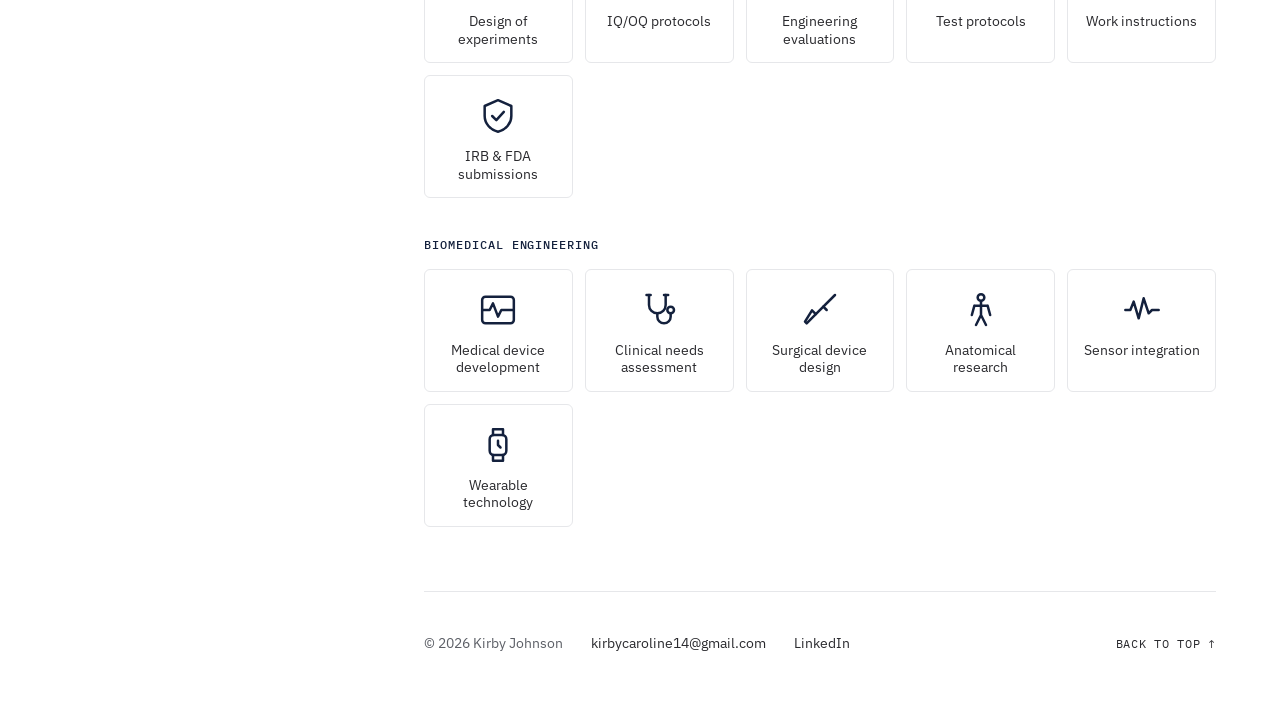
==== commit 603d1ba9: "Bionic hand: sharper team photo, servo rack photo, grape-picking video Co-Authored-By: Claude Opus 5" ====
--- a/index.html
+++ b/index.html
@@ -31,6 +31,7 @@
   <dialog class="lightbox" id="lightbox" aria-label="Image viewer">
     <button class="lightbox-close" type="button" aria-label="Close image viewer">×</button>
     <img src="" alt="">
+    <video controls playsinline loop hidden></video>
     <p></p>
   </dialog>
 
--- a/css/styles.css
+++ b/css/styles.css
@@ -125,7 +125,8 @@
 .p-media { display: grid; grid-template-columns: minmax(0, 3fr) minmax(0, 1fr); gap: 12px; margin-top: 28px; }
 .p-media.single { grid-template-columns: 1fr; }
 .thumbs { display: grid; grid-auto-rows: minmax(0, 1fr); gap: 12px; min-height: 0; }
-.thumbs .shot img { position: absolute; inset: 0; }
+.thumbs .shot img, .thumbs .shot video { position: absolute; inset: 0; width: 100%; height: 100%; object-fit: cover; }
+.play-badge { position: absolute; left: 10px; bottom: 10px; width: 30px; height: 30px; border-radius: 50%; background: rgba(20,33,61,.85); color: #fff; font-size: 11px; display: grid; place-items: center; padding-left: 2px; }
 .shot { all: unset; display: block; cursor: zoom-in; border-radius: var(--radius); overflow: hidden; background: #eceef0; position: relative; }
 .shot:focus-visible { outline: 2px solid var(--accent); outline-offset: 3px; }
 .shot img { width: 100%; height: 100%; object-fit: cover; transition: transform .4s ease, opacity .2s ease; }
@@ -170,6 +171,8 @@
 
 .lightbox { border: 0; padding: 0; background: transparent; max-width: min(1200px, 94vw); max-height: 92vh; overflow: visible; }
 .lightbox::backdrop { background: rgba(15, 18, 22, .88); }
+.lightbox video { display: block; max-width: 100%; max-height: 82vh; margin: 0 auto; border-radius: var(--radius); background: #000; }
+.lightbox [hidden] { display: none !important; }
 .lightbox img { max-width: 100%; max-height: 82vh; margin: 0 auto; border-radius: var(--radius); background: #fff; }
 .lightbox p { color: #e6e8eb; text-align: center; font-size: 14.5px; margin: 14px 0 0; }
 .lightbox-close { position: fixed; top: 16px; right: 16px; background: rgba(255,255,255,.12); color: #fff; border: 0; border-radius: 999px; width: 44px; height: 44px; font-size: 24px; line-height: 1; cursor: pointer; }
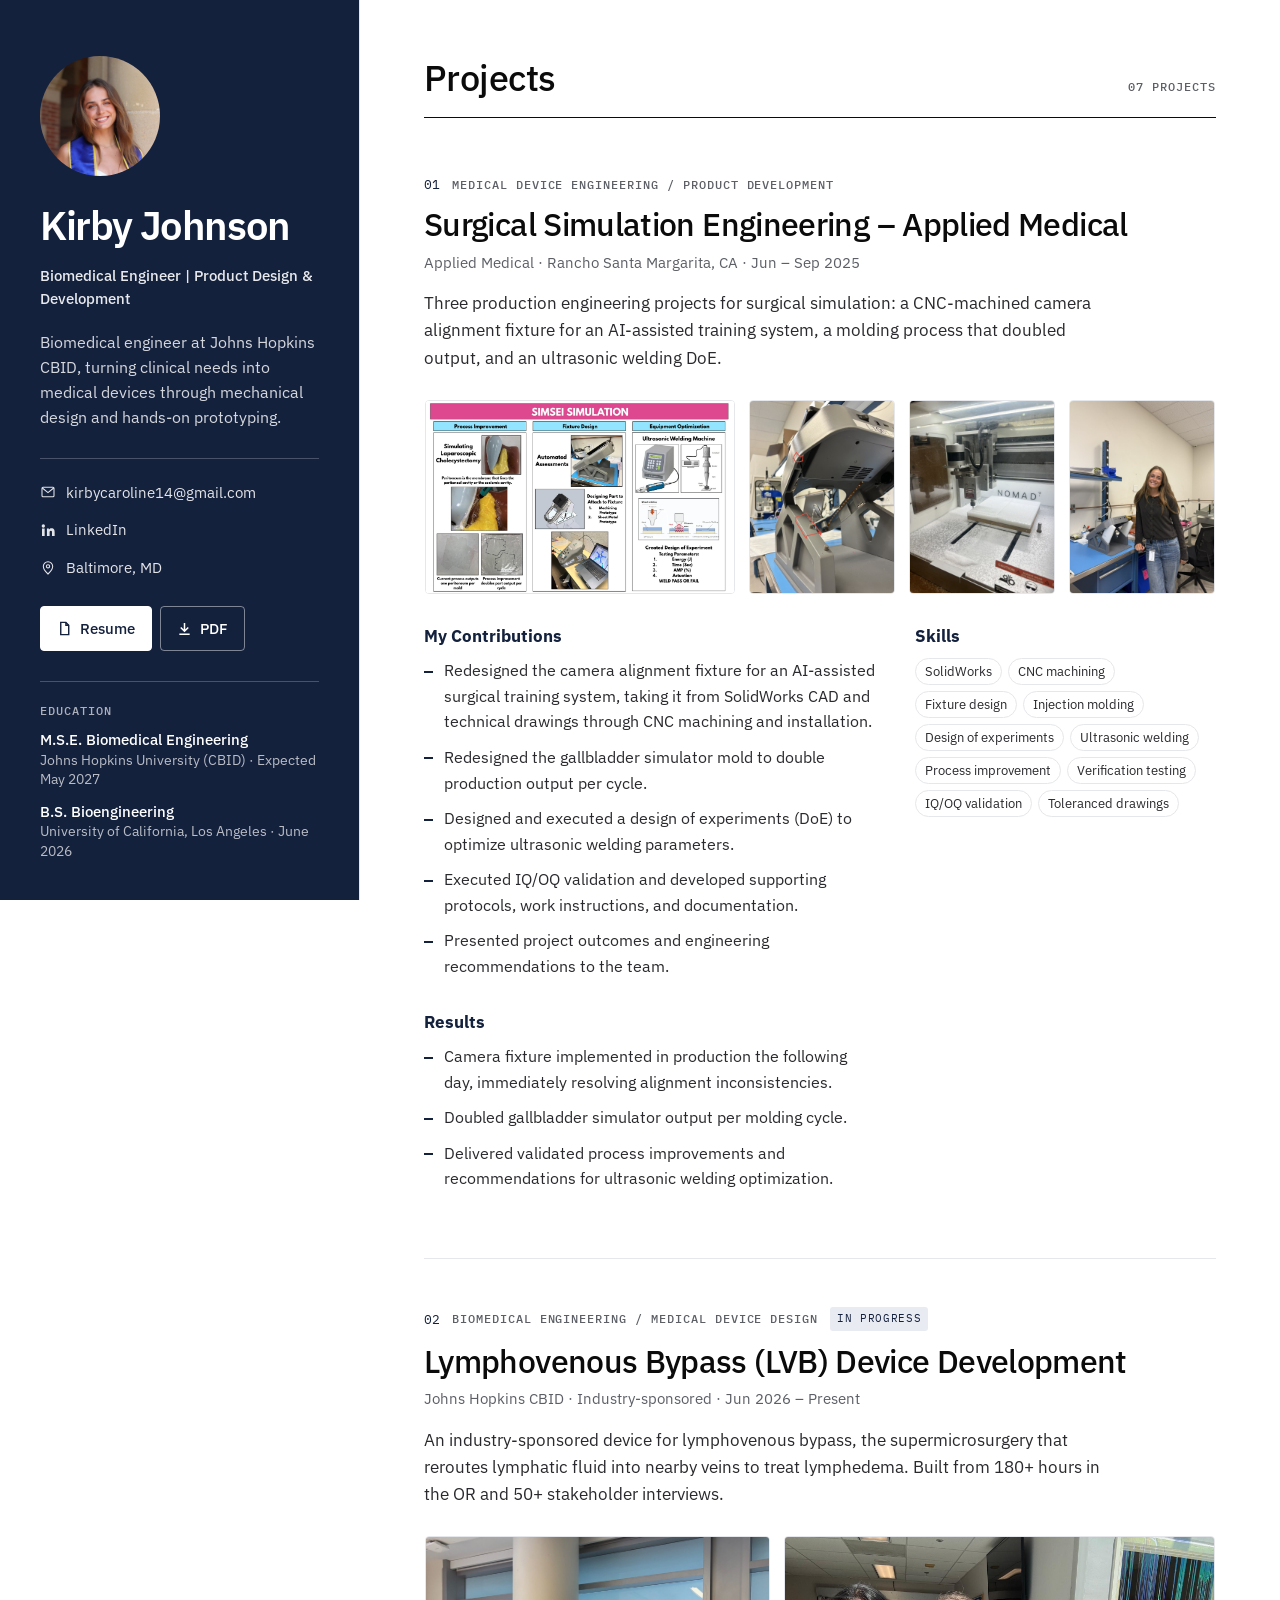
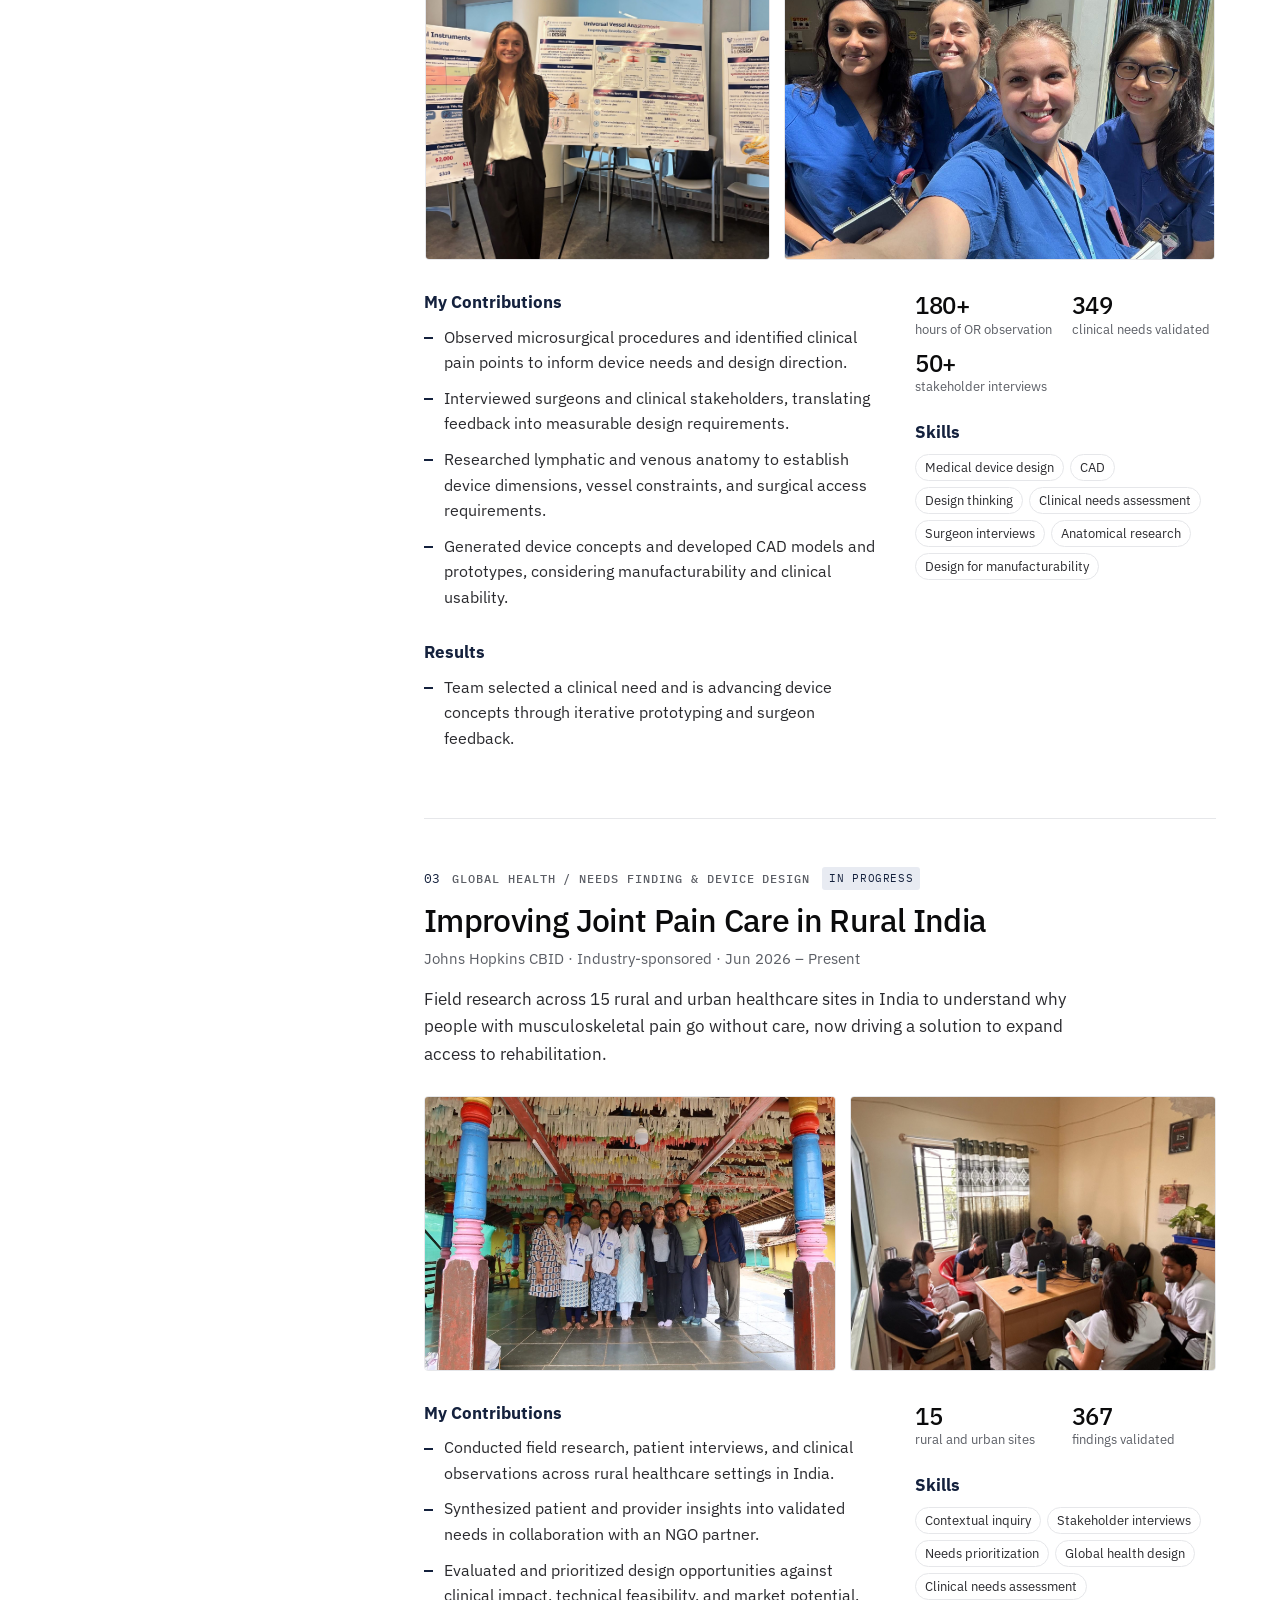
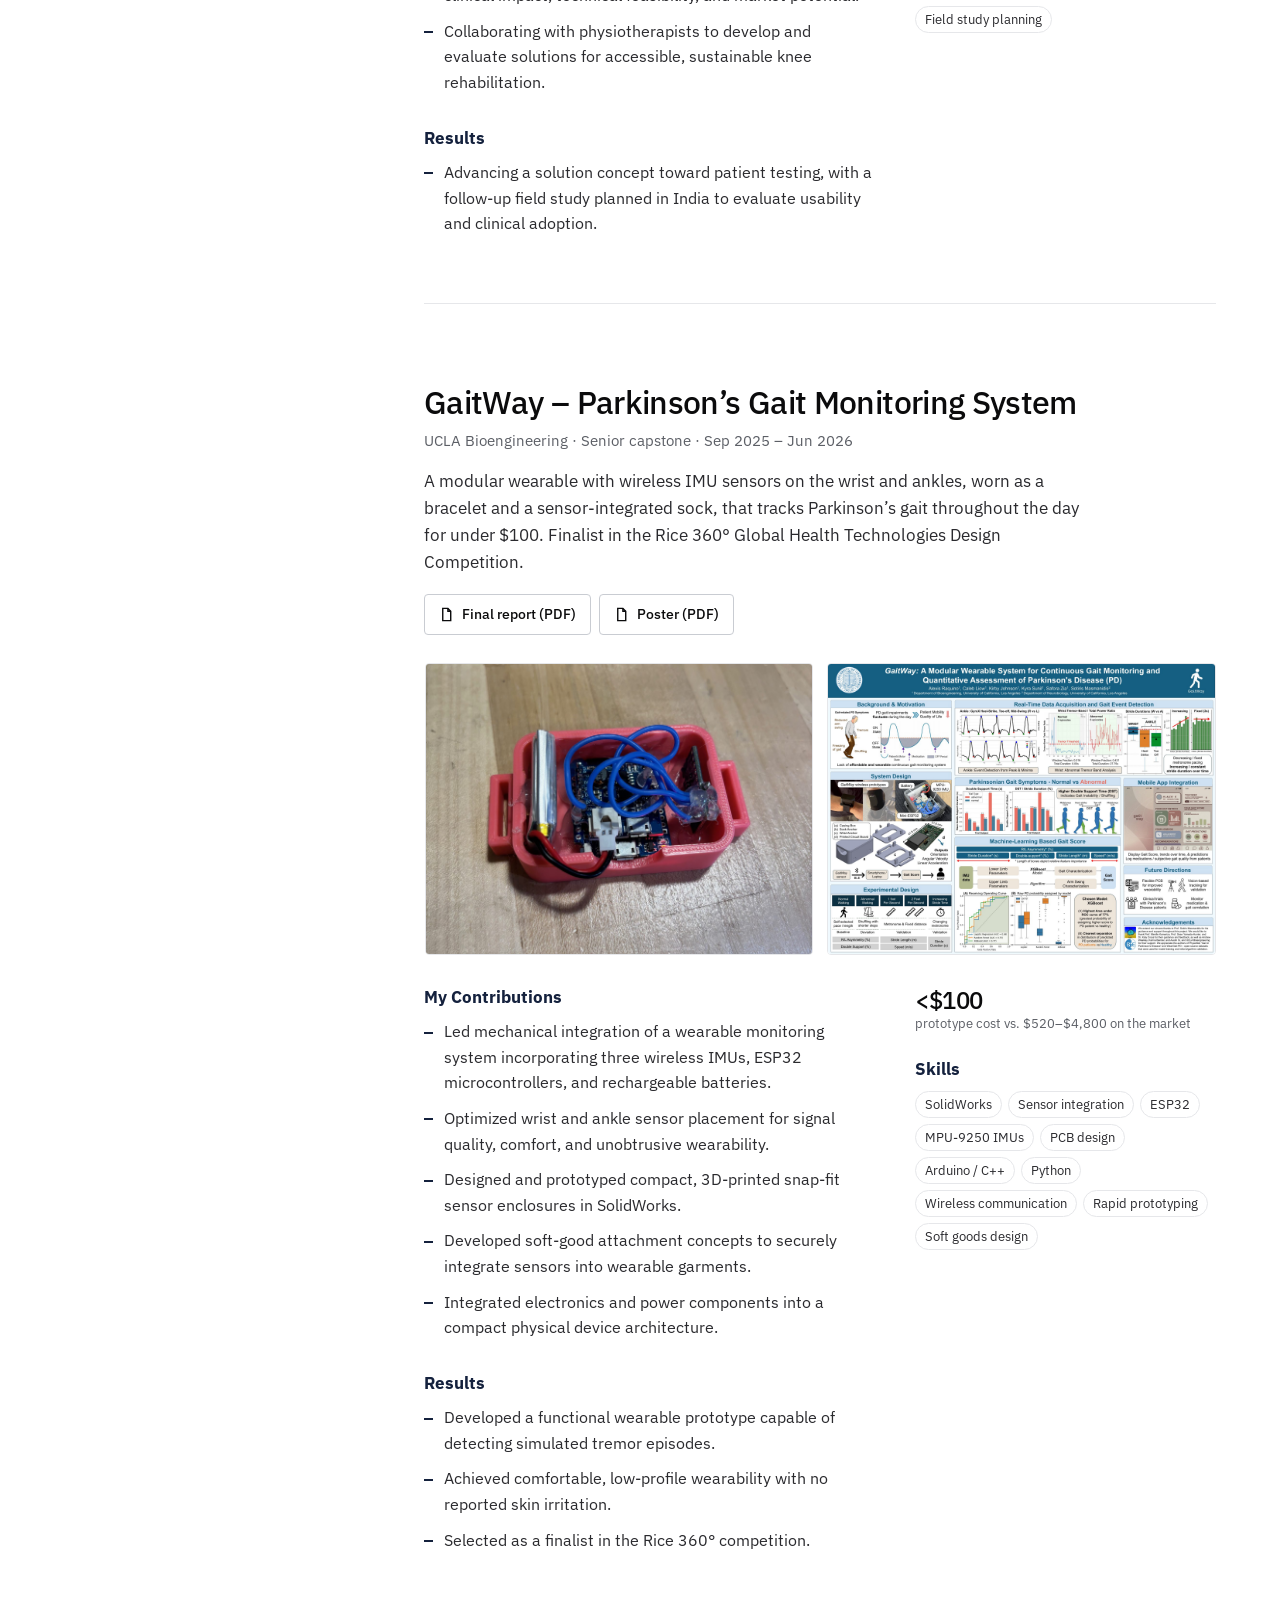
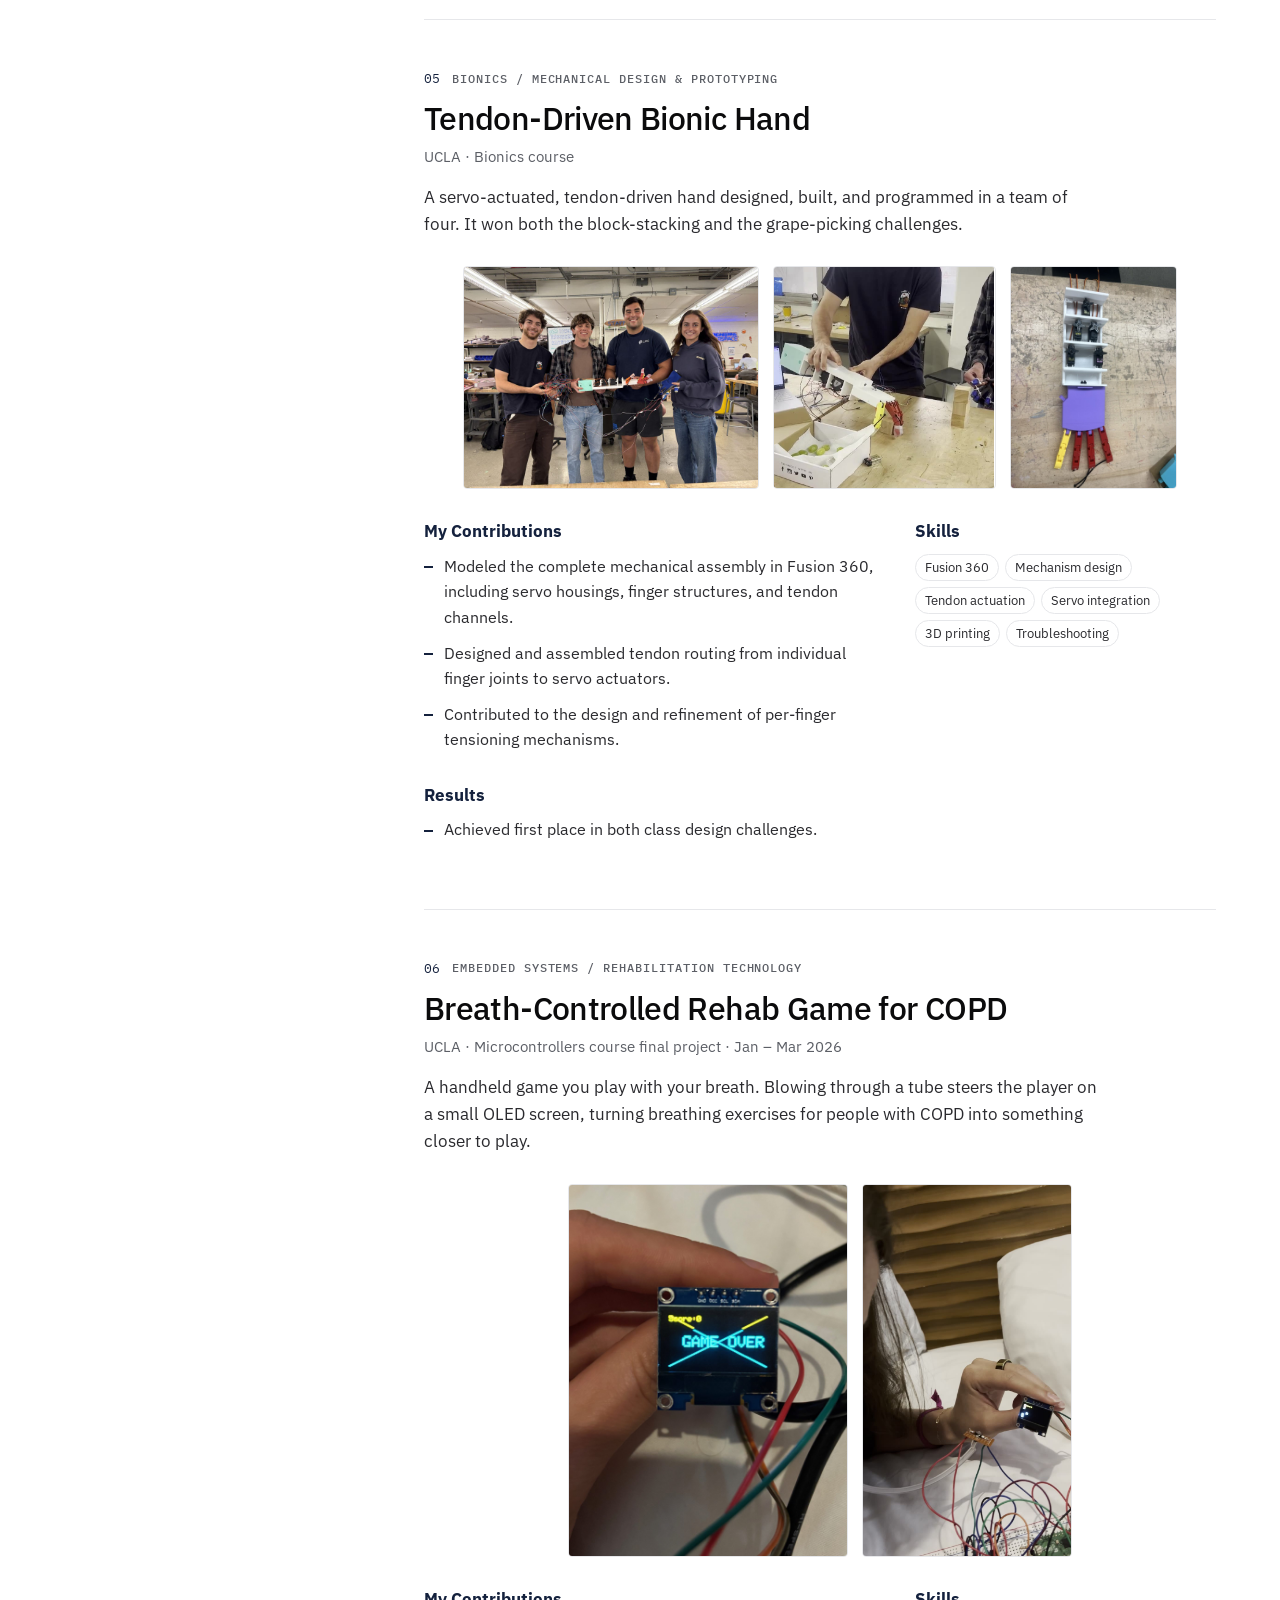
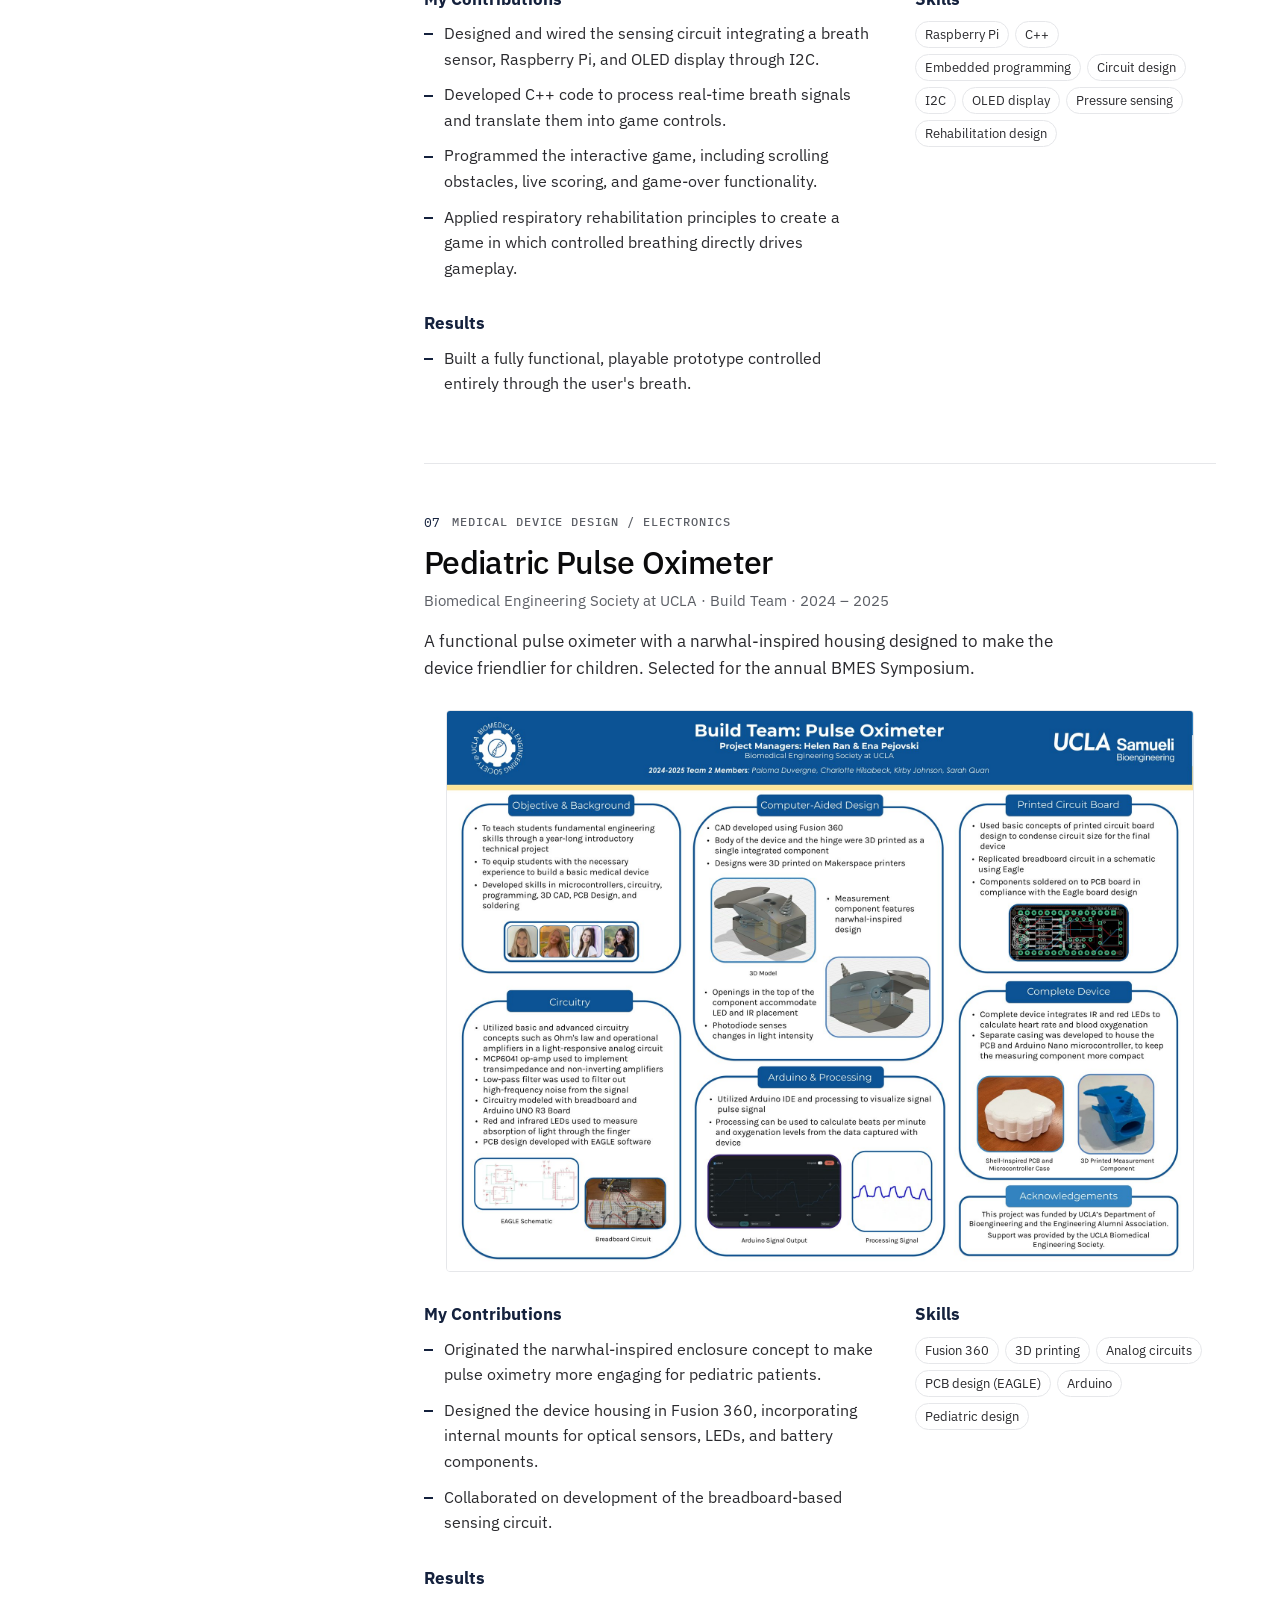
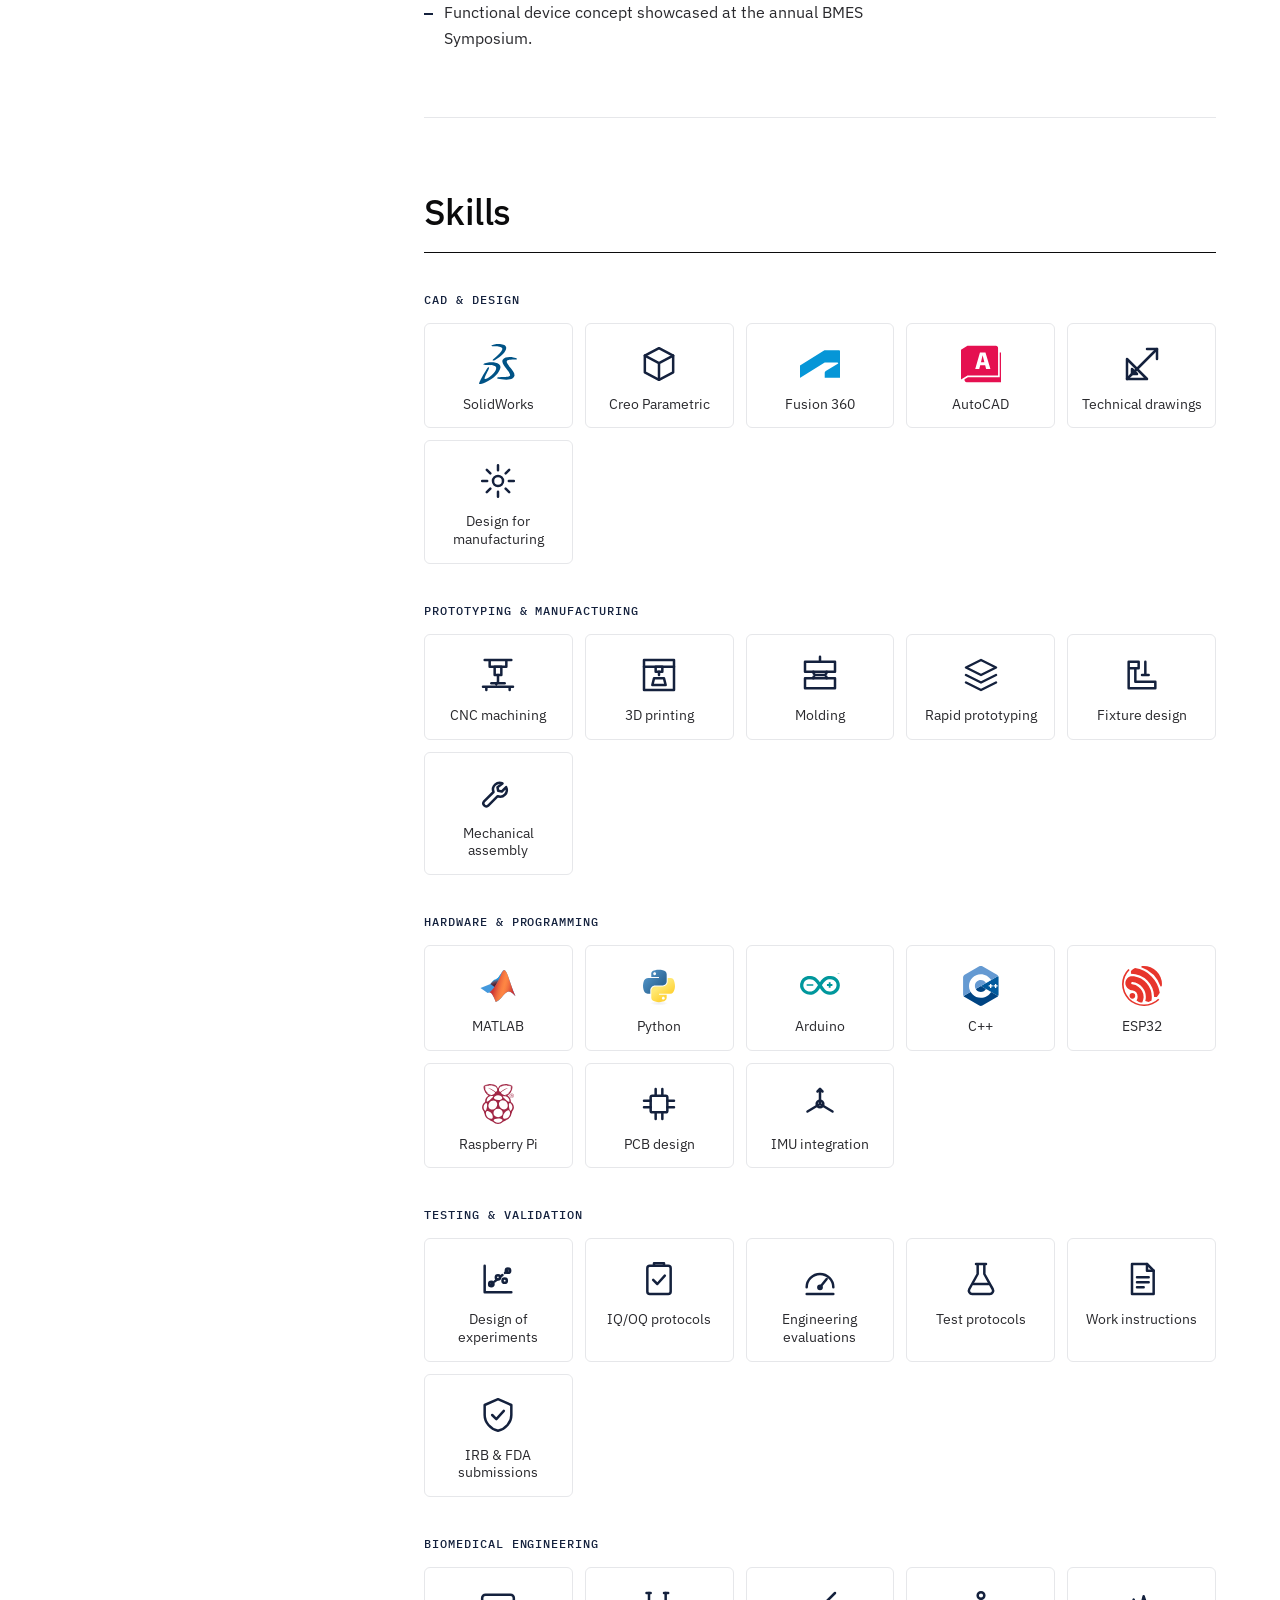
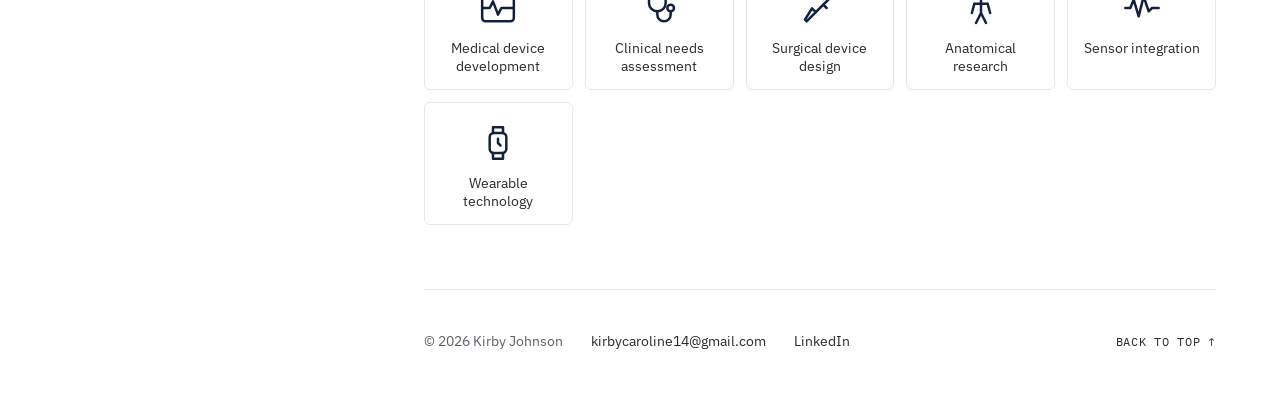
==== commit e29fe603: "Update resume PDF (Kirby Johnson Resume.pdf) Co-Authored-By: Claude Opus 5.5 <noreply@anthropic.com>" ====
--- a/index.html
+++ b/index.html
@@ -23,7 +23,7 @@
     <main class="content" id="main">
       <section id="projects" aria-label="Projects"></section>
       <section id="skills" aria-label="Skills"></section>
-      <noscript><p style="padding:48px 0">This site needs JavaScript to display its content. <a href="assets/resume/Kirby_Johnson_Resume.pdf">View the resume (PDF)</a>.</p></noscript>
+      <noscript><p style="padding:48px 0">This site needs JavaScript to display its content. <a href="assets/resume/Kirby%20Johnson%20Resume.pdf">View the resume (PDF)</a>.</p></noscript>
       <footer class="site-footer" id="site-footer"></footer>
     </main>
   </div>
--- a/css/styles.css
+++ b/css/styles.css
@@ -61,7 +61,7 @@
 .sidebar, .sidebar a { color: #ffffff; }
 .side-inner { padding: 56px 40px 40px; display: flex; flex-direction: column; min-height: 100%; }
 .side-photo { width: 120px; height: 120px; border-radius: 50%; object-fit: cover; margin-bottom: 28px; background: #e6e8eb; }
-.side-name { font-size: 56px; font-weight: 600; line-height: 0.98; letter-spacing: -0.035em; }
+.side-name { font-size: 40px; font-weight: 600; line-height: 1.05; white-space: nowrap; letter-spacing: -0.035em; }
 .side-title { margin: 18px 0 0; font-size: 14.5px; color: #ffffff; font-weight: 500; opacity: .9; }
 .side-statement { margin: 20px 0 0; color: rgba(255,255,255,.82); font-size: 16px; line-height: 1.55; }
 
@@ -121,23 +121,25 @@
 .p-title { font-size: clamp(24px, 2.6vw, 32px); line-height: 1.15; letter-spacing: -0.02em; }
 .p-org { margin: 8px 0 0; font-size: 14.5px; color: var(--muted); }
 .p-summary { margin: 16px 0 0; color: var(--ink-2); max-width: 68ch; }
-
-.p-media { display: grid; grid-template-columns: minmax(0, 3fr) minmax(0, 1fr); gap: 12px; margin-top: 28px; }
-.p-media.single { grid-template-columns: 1fr; }
-.thumbs { display: grid; grid-auto-rows: minmax(0, 1fr); gap: 12px; min-height: 0; }
-.thumbs .shot img, .thumbs .shot video { position: absolute; inset: 0; width: 100%; height: 100%; object-fit: cover; }
-.play-badge { position: absolute; left: 10px; bottom: 10px; width: 30px; height: 30px; border-radius: 50%; background: rgba(20,33,61,.85); color: #fff; font-size: 11px; display: grid; place-items: center; padding-left: 2px; }
-.shot { all: unset; display: block; cursor: zoom-in; border-radius: var(--radius); overflow: hidden; background: #eceef0; position: relative; }
+.p-links { display: flex; flex-wrap: wrap; gap: 8px; margin-top: 18px; }
+.p-links .btn { font-size: 14px; padding: 8px 14px; }
+
+/* Media: the main image shows in full (no cropping); other images sit in a row beneath it */
+.p-media { margin-top: 28px; display: flex; flex-wrap: wrap; justify-content: center; gap: 14px; }
+.shot { all: unset; display: block; cursor: zoom-in; border-radius: var(--radius); overflow: hidden; position: relative; background: #f3f4f6; }
 .shot:focus-visible { outline: 2px solid var(--accent); outline-offset: 3px; }
-.shot img { width: 100%; height: 100%; object-fit: cover; transition: transform .4s ease, opacity .2s ease; }
-.shot:hover img { transform: scale(1.02); }
-.shot.main { aspect-ratio: 3 / 2; }
-.p-media.single .shot.main { aspect-ratio: 16 / 9; }
-.thumbs .shot { min-height: 0; }
+.shot img, .shot video { display: block; transition: opacity .2s ease; }
+.shot:hover img { opacity: .92; }
+/* Every picture shares one height and keeps its own shape, so nothing is cropped. */
+.thumbs { display: contents; }
+.p-media .shot { height: var(--media-h, 260px); flex: 0 0 auto; max-width: 100%; border: 1px solid var(--line); background: #fff; }
+.p-media .shot img, .p-media .shot video { height: 100%; width: auto; max-width: 100%; object-fit: contain !important; }
 
 .p-details { display: grid; grid-template-columns: minmax(0, 3fr) minmax(0, 2fr); gap: 40px; margin-top: 32px; }
 .p-details h4 { margin-bottom: 12px; }
-.p-side h4:not(:first-child) { margin-top: 24px; }
+.sec-title { font-size: 17px; font-weight: 700; color: var(--navy); letter-spacing: 0; margin: 0 0 12px; }
+.p-contrib .sec-title + .bullets + .sec-title { margin-top: 22px; }
+.p-side .stats { margin-top: 0; margin-bottom: 26px; }
 .bullets li { position: relative; padding: 0 0 10px 20px; color: var(--ink-2); font-size: 16px; }
 .bullets li::before { content: ""; position: absolute; left: 0; top: .78em; width: 9px; height: 2px; background: var(--accent); }
 .p-result { margin: 14px 0 0; padding-top: 14px; border-top: 1px solid var(--line); font-size: 15.5px; color: var(--ink); }
@@ -183,7 +185,7 @@
 @media (max-width: 1180px) {
   :root { --side-w: 320px; }
   .side-inner { padding: 48px 32px 32px; }
-  .side-name { font-size: 48px; }
+  .side-name { font-size: 42px; }
   .p-details { grid-template-columns: 1fr; gap: 28px; }
 }
 
@@ -191,12 +193,9 @@
   .layout { grid-template-columns: 1fr; }
   .sidebar { position: static; height: auto; border-right: 0; border-bottom: 1px solid var(--line); }
   .side-inner { padding: 40px 20px 28px; }
-  .side-name { font-size: 48px; }
+  .side-name { font-size: 42px; }
   .side-nav { margin-top: 28px; padding-top: 0; }
   .content { padding: 32px 20px 0; }
-  .p-media { grid-template-columns: 1fr; }
-  .thumbs { grid-auto-rows: auto; grid-auto-flow: column; grid-auto-columns: minmax(0, 1fr); grid-template-columns: none; }
-  .thumbs .shot { aspect-ratio: 4 / 3; }
   .project { padding: 36px 0 40px; }
 }
 
@@ -205,7 +204,12 @@
   .to-top { margin-left: 0; }
 }
 
+/* Scroll reveal: sections fade up as they come into view */
+.reveal { opacity: 0; transform: translateY(24px); transition: opacity .7s ease, transform .7s ease; }
+.reveal.in { opacity: 1; transform: none; }
+
 @media (prefers-reduced-motion: reduce) {
+  .reveal { opacity: 1; transform: none; }
   html { scroll-behavior: auto; }
   *, *::before, *::after { transition: none !important; animation: none !important; }
 }
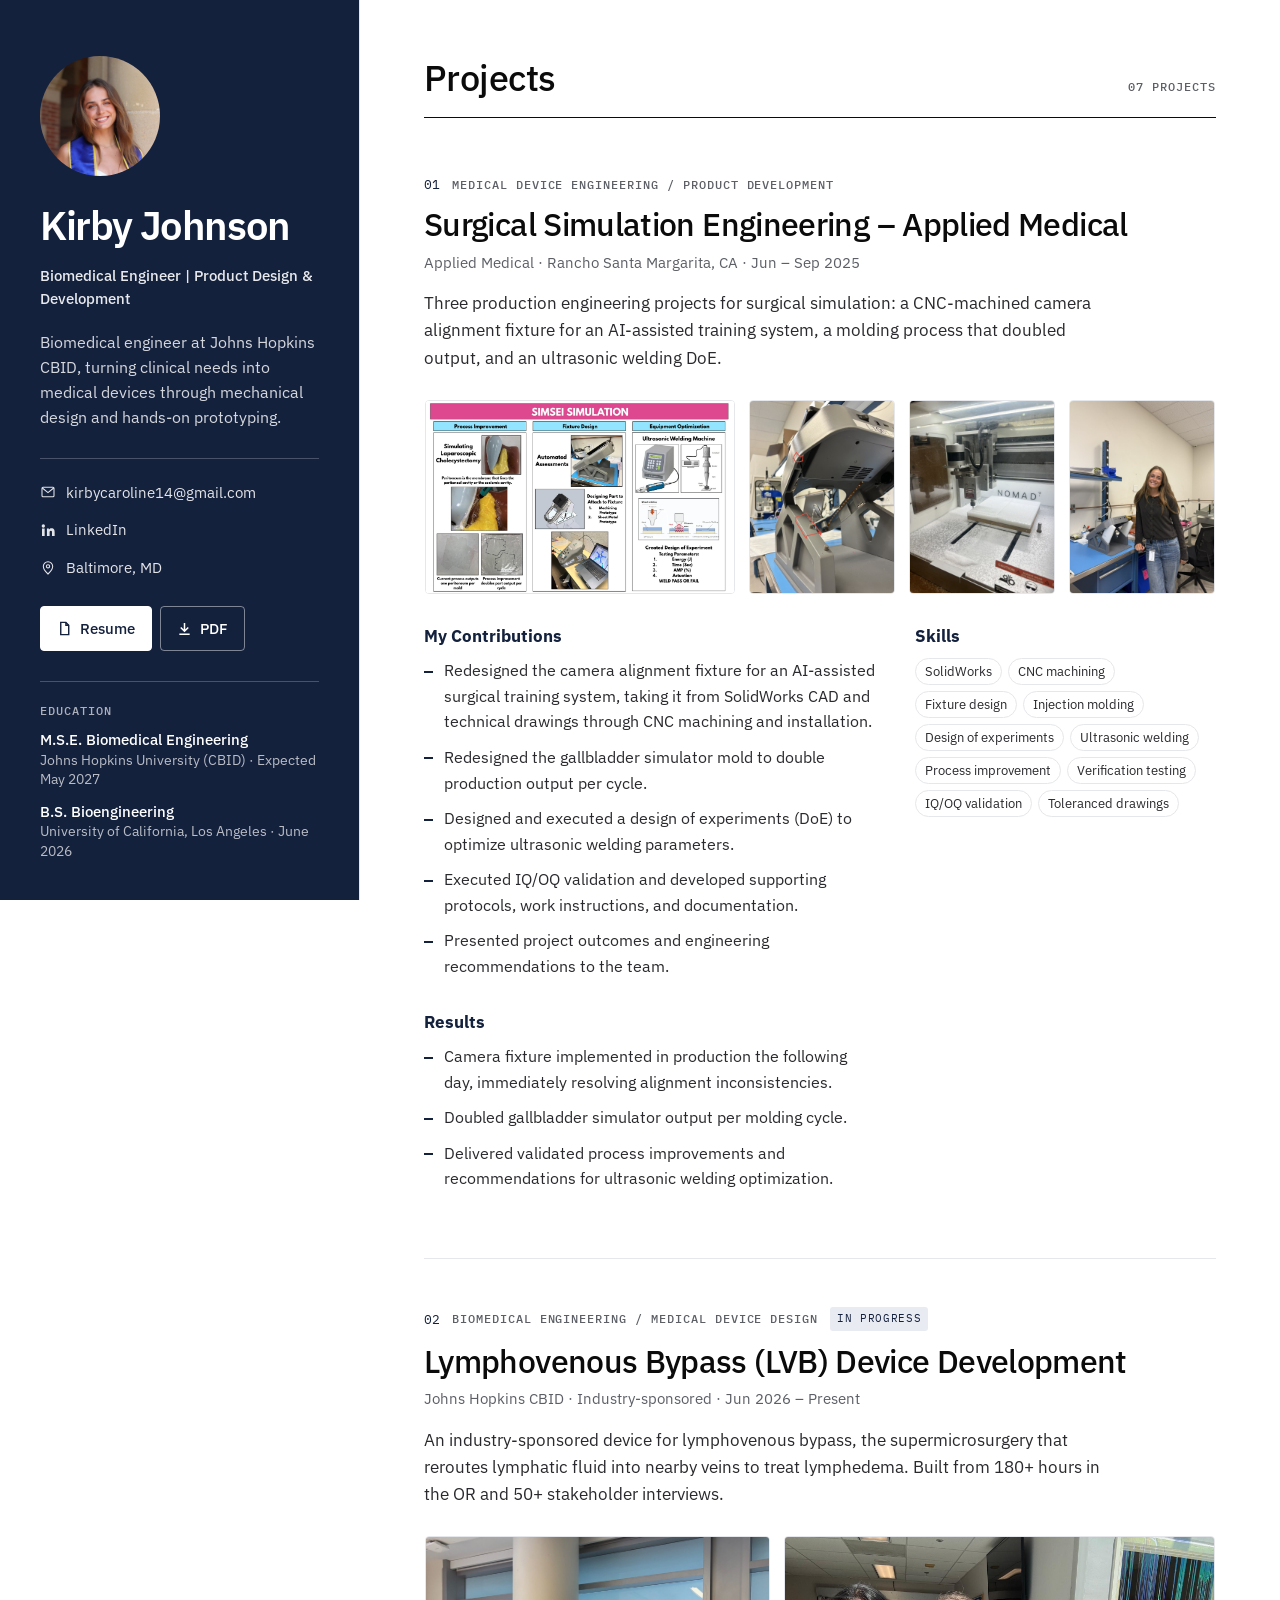
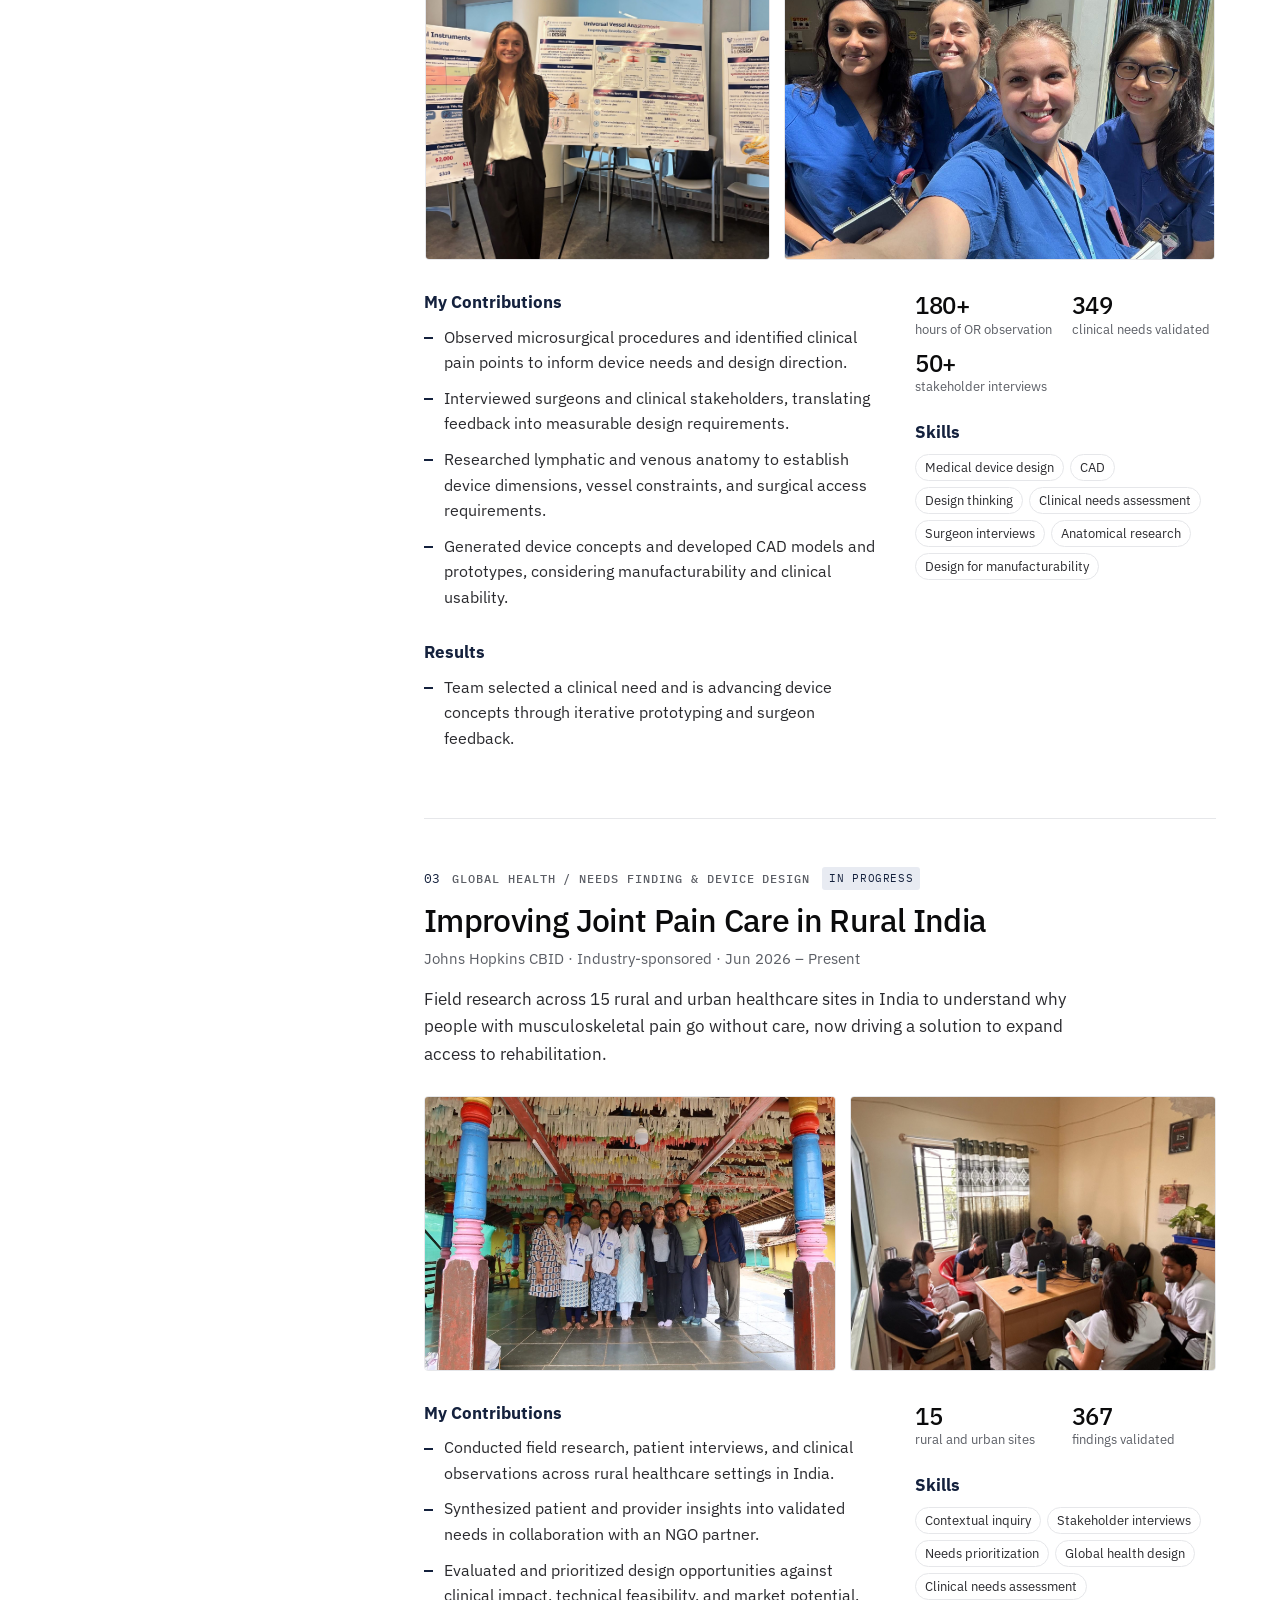
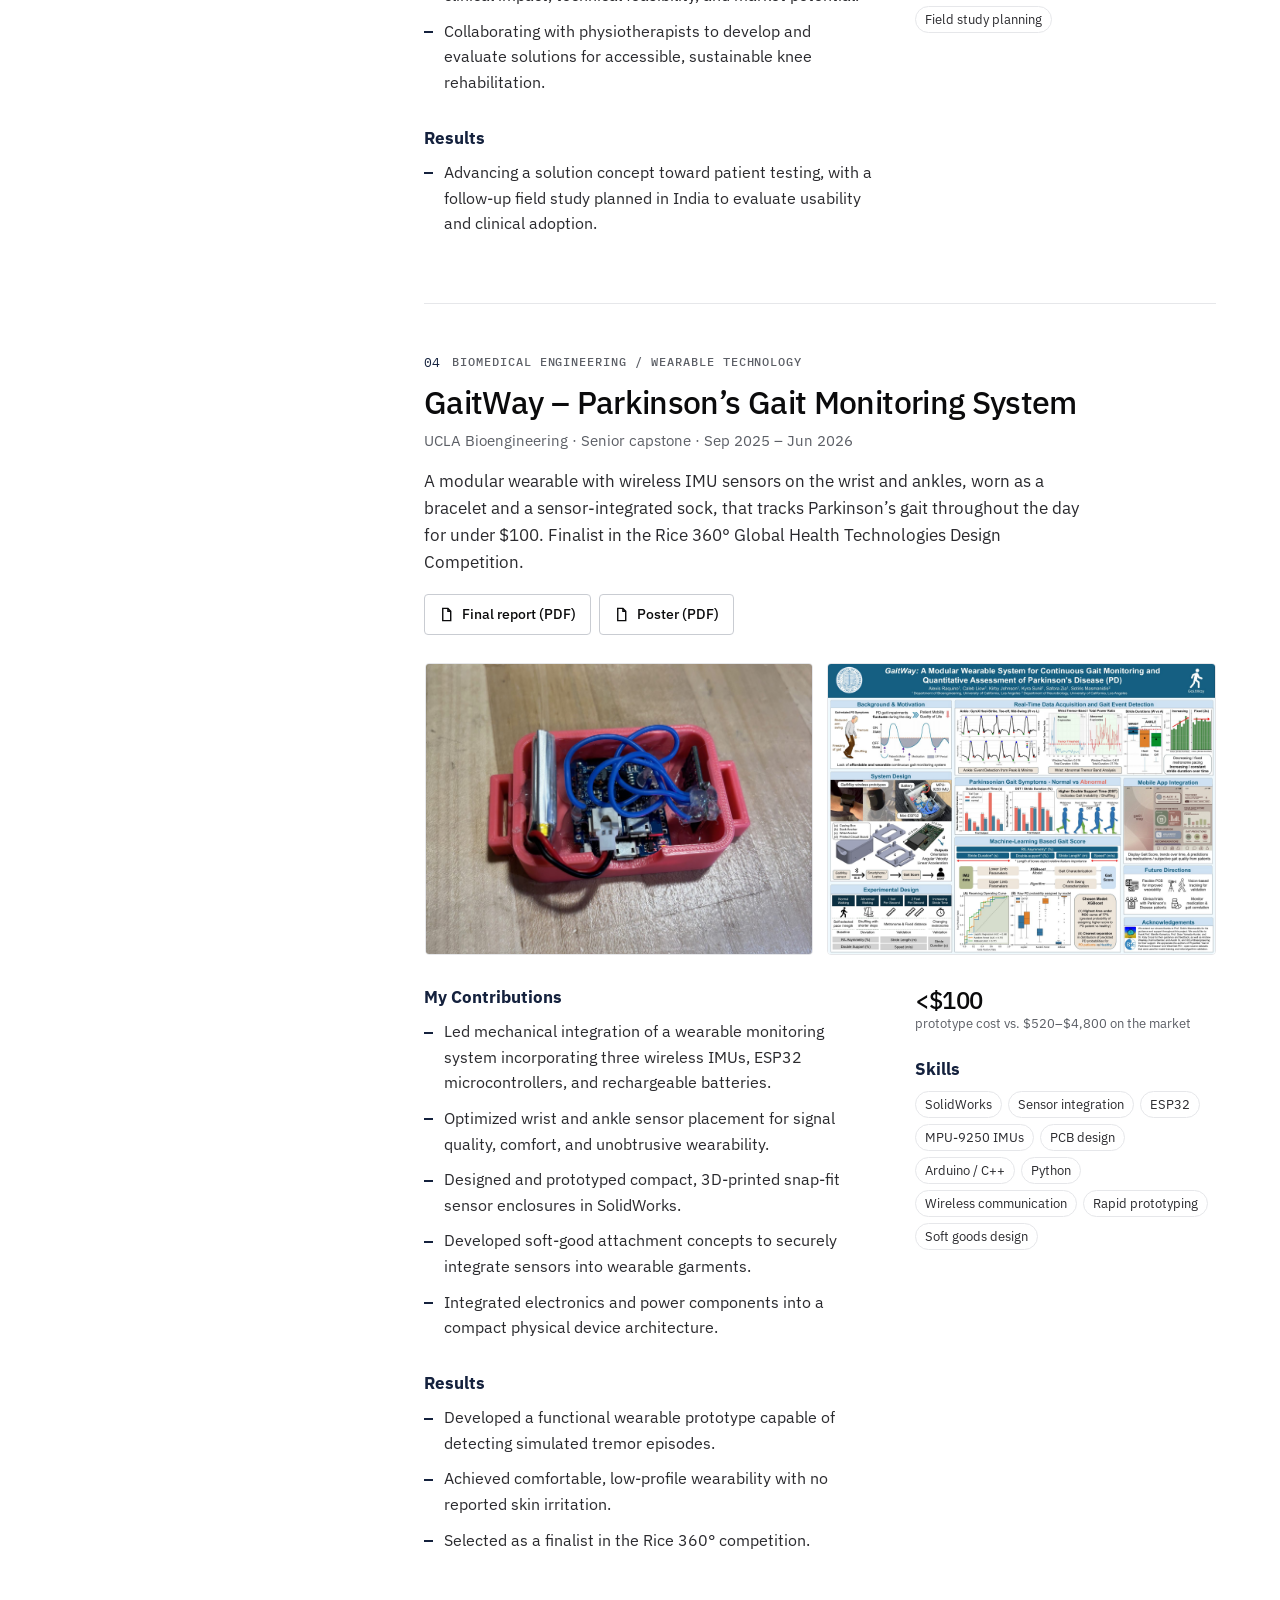
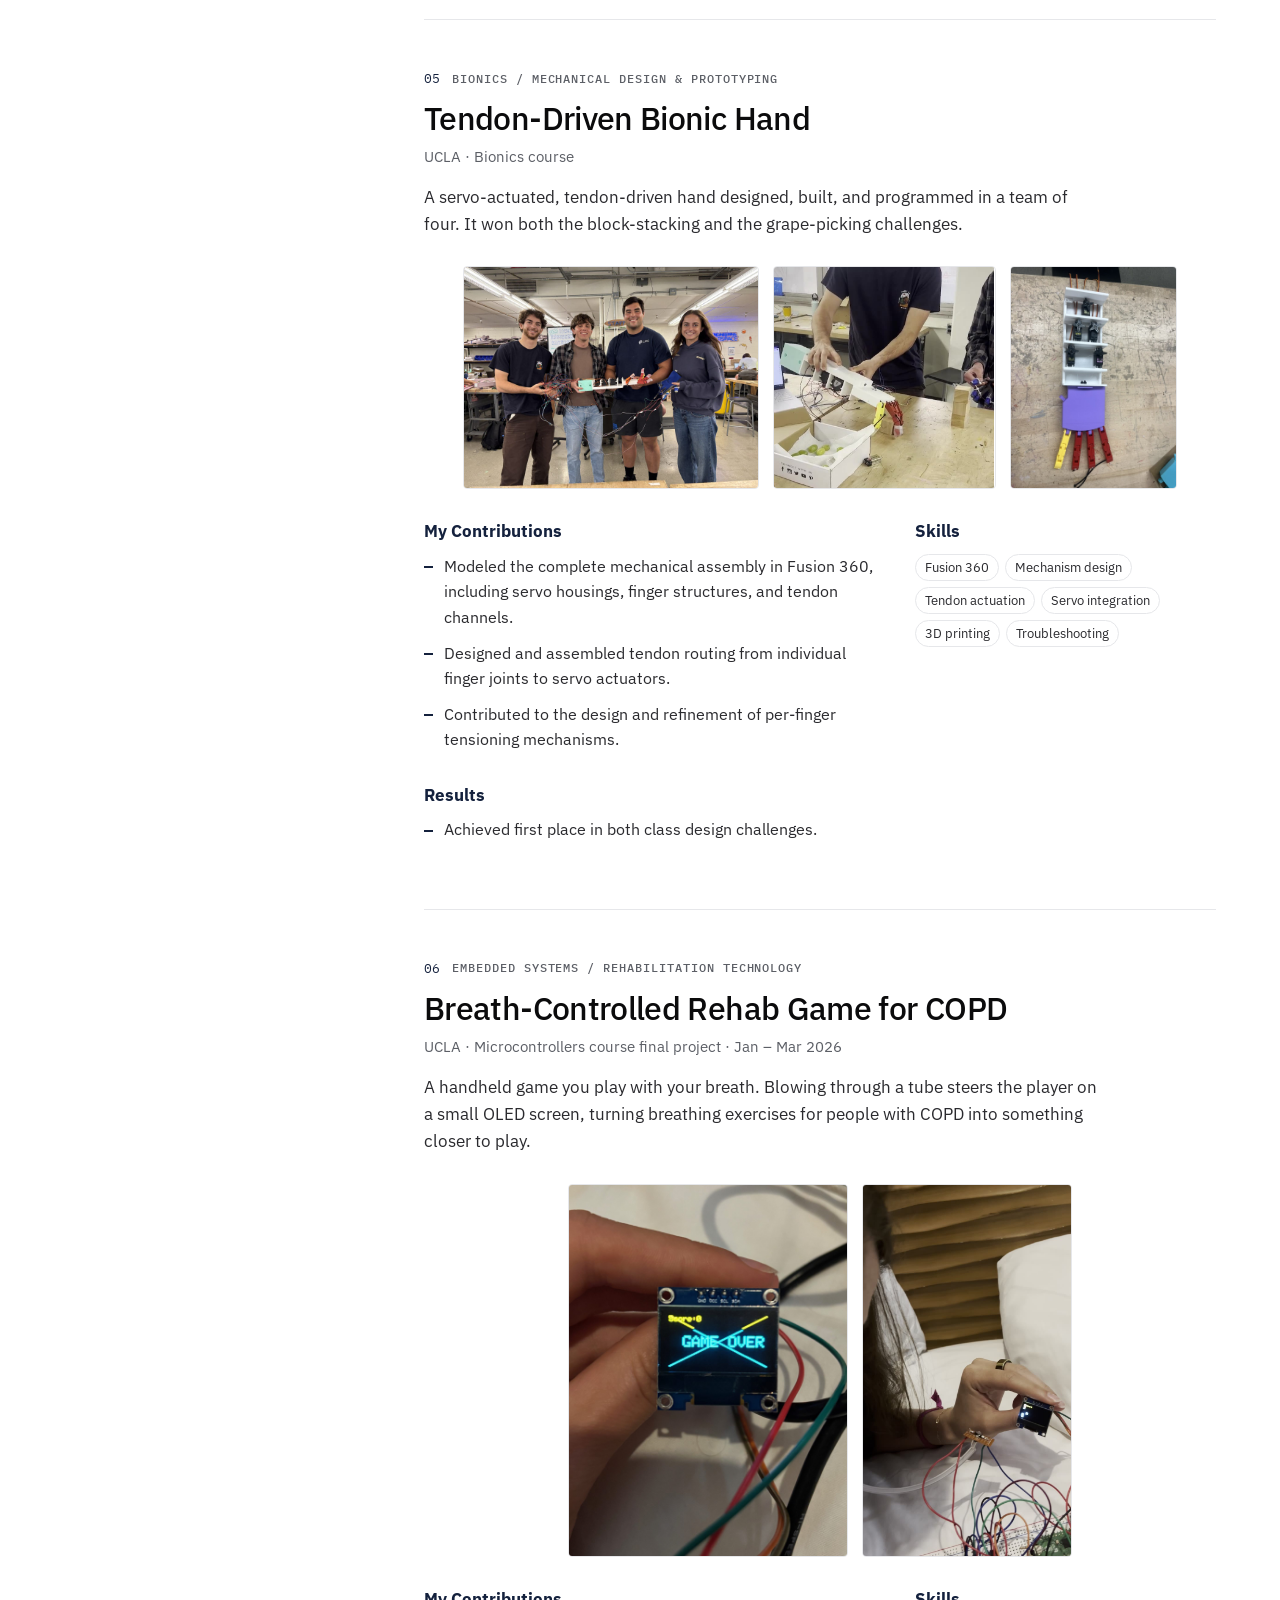
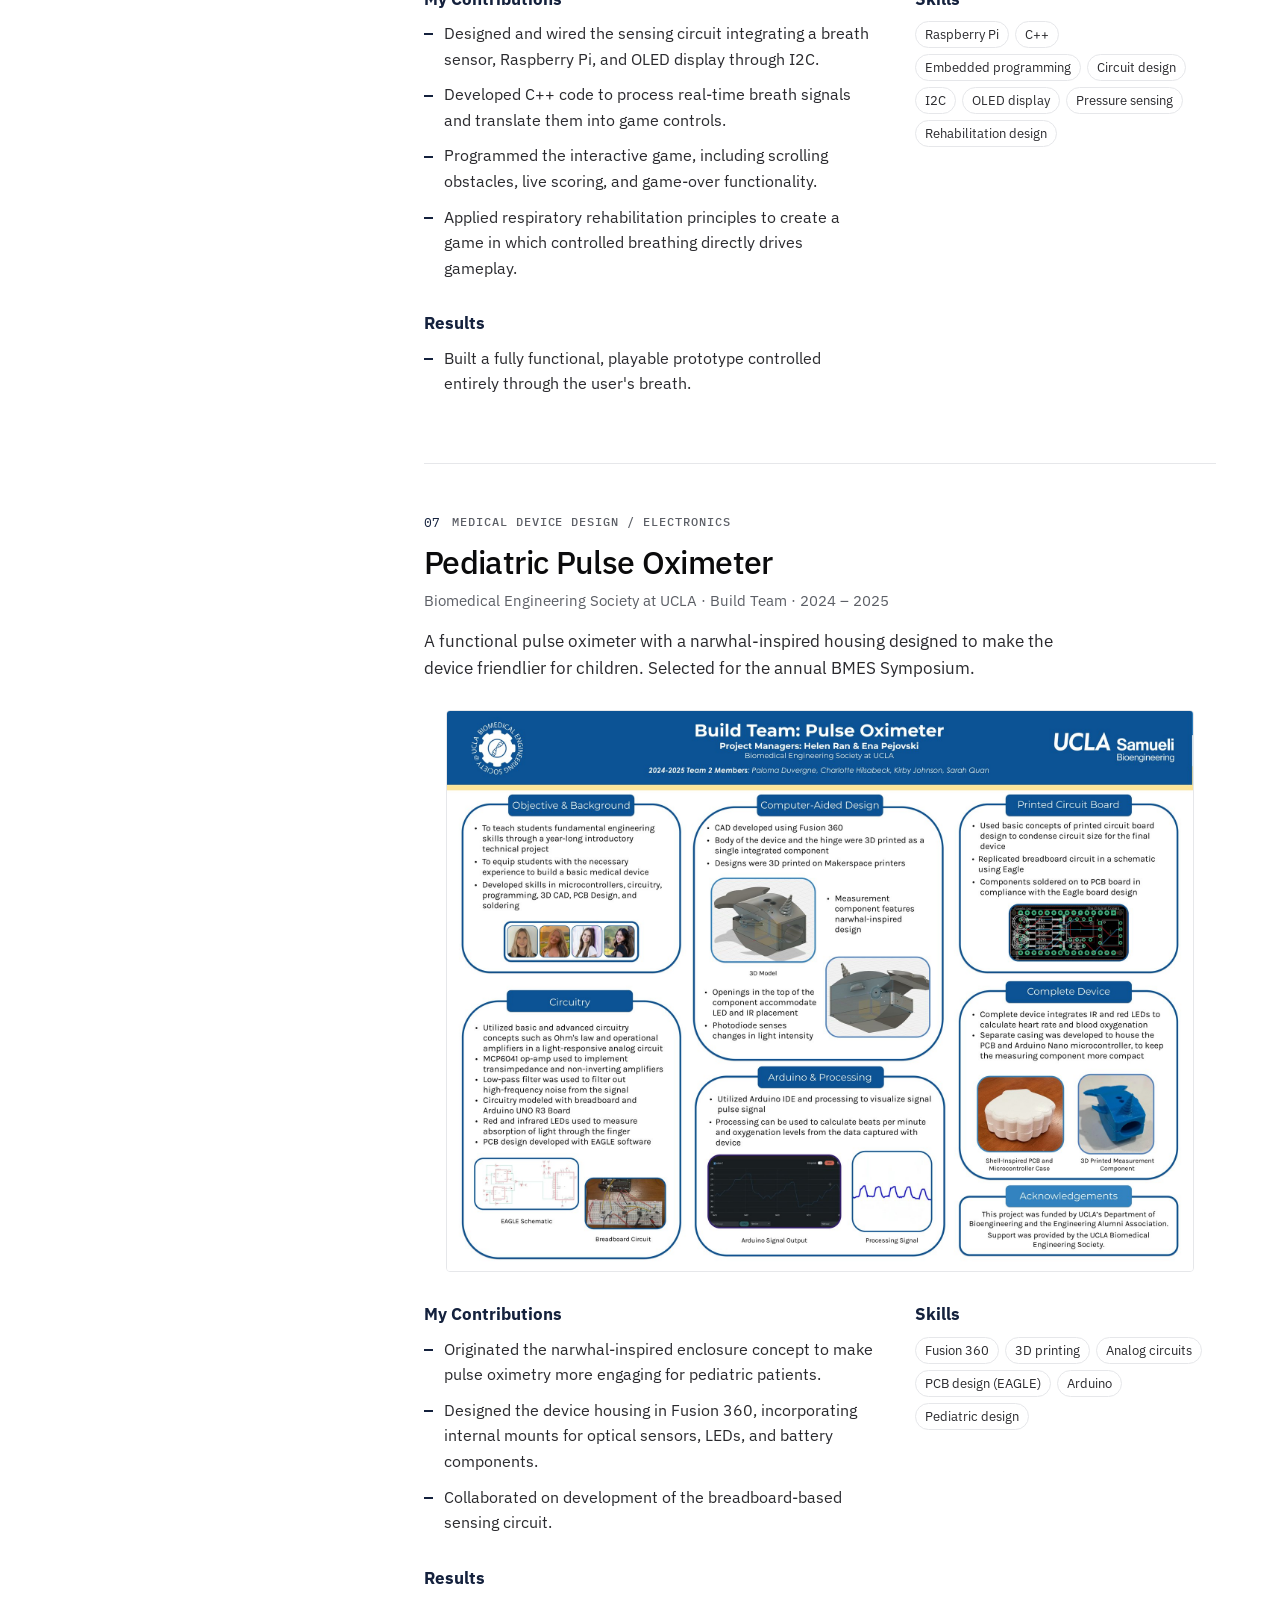
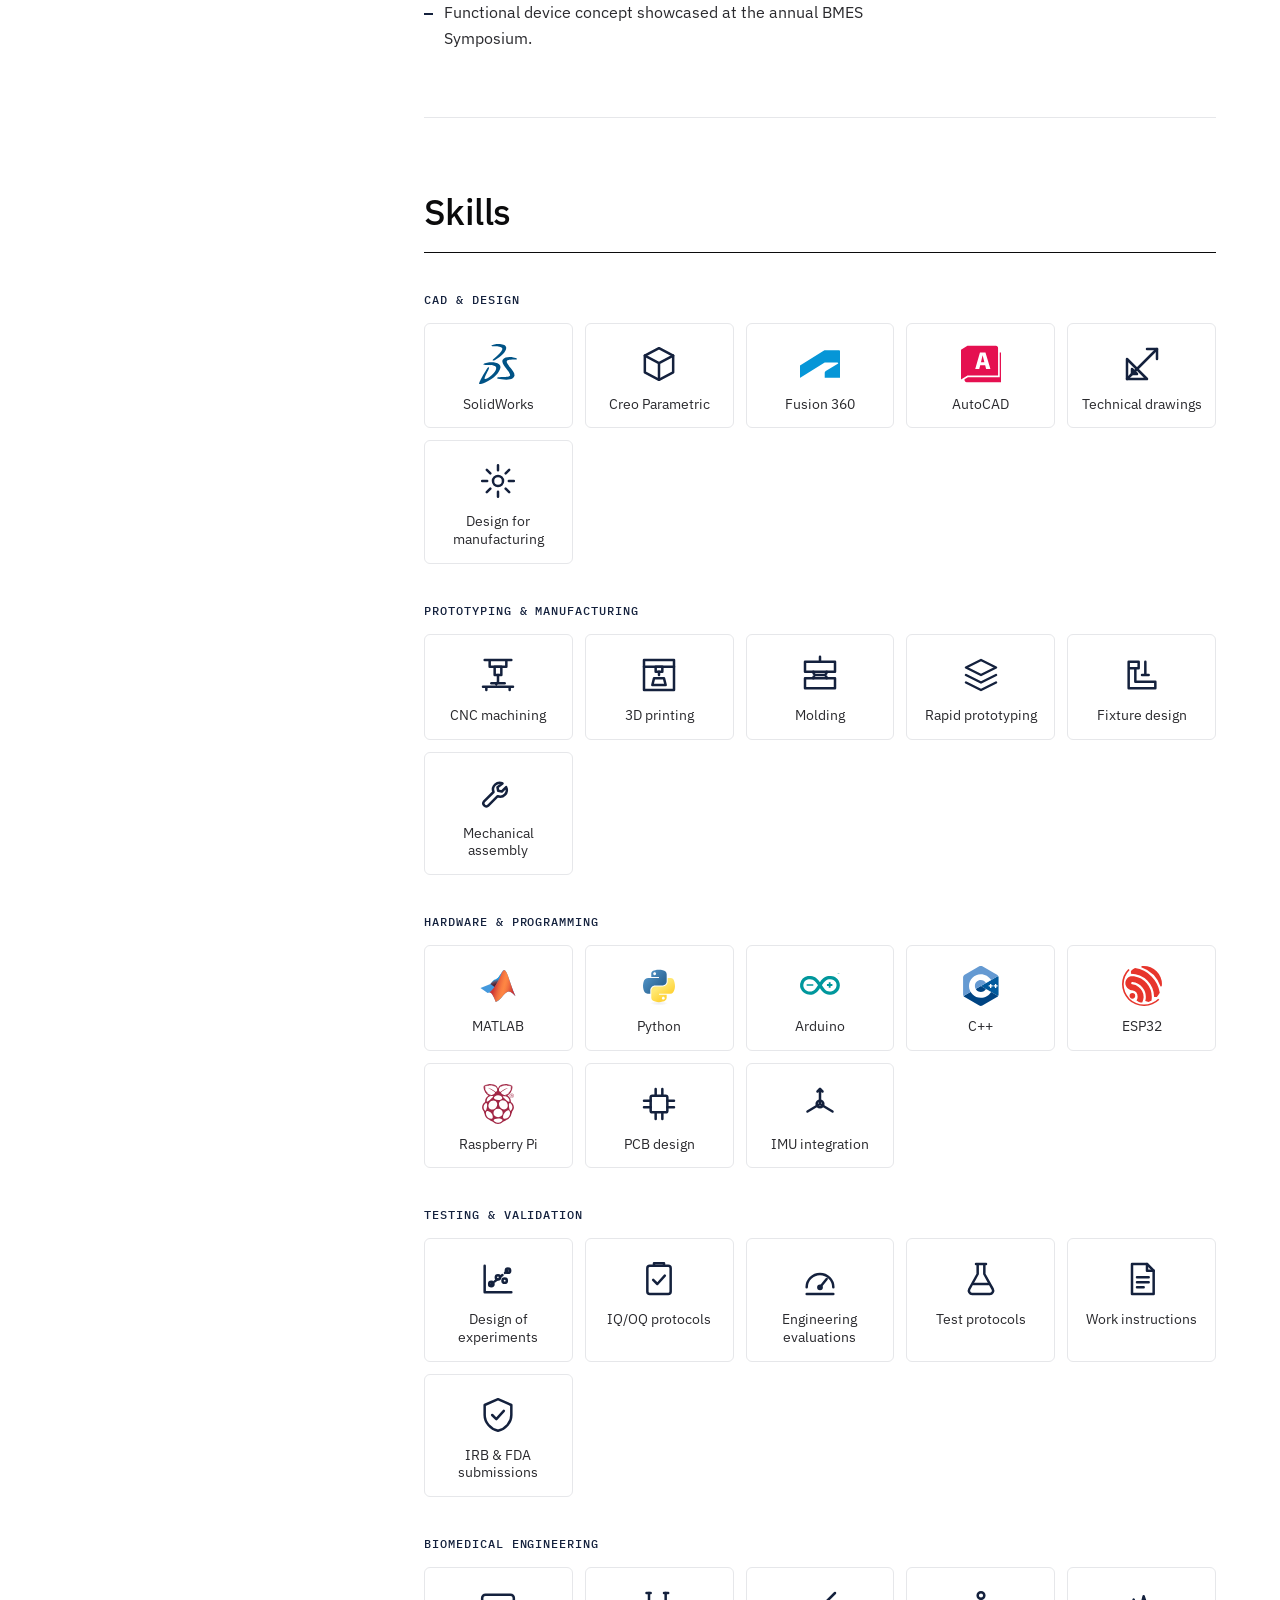
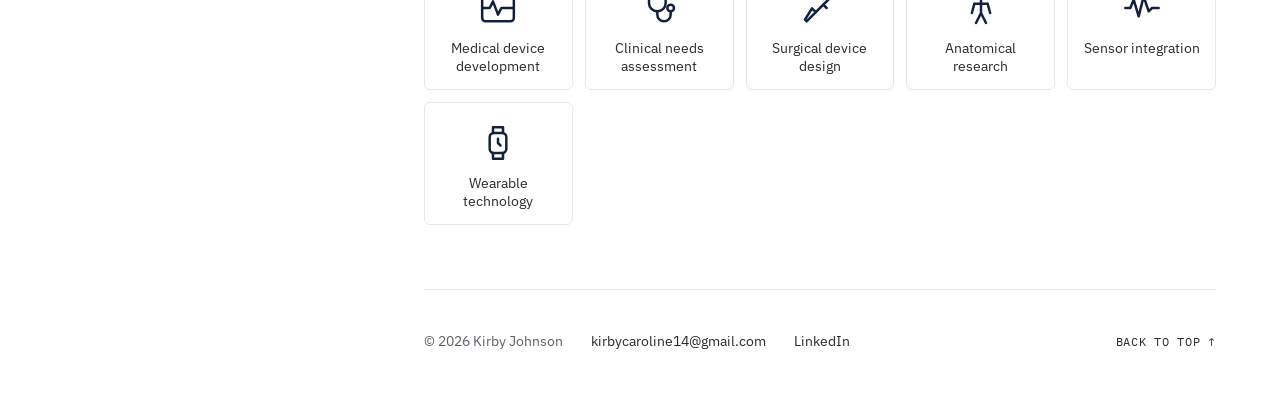
==== commit f426e973: "Add suturing needle cursor; stronger staggered scroll reveal Co-Authored-By: Claude Opus 5.5 <norepl" ====
--- a/index.html
+++ b/index.html
@@ -9,7 +9,7 @@
   <link rel="preconnect" href="https://fonts.googleapis.com">
   <link rel="preconnect" href="https://fonts.gstatic.com" crossorigin>
   <link href="https://fonts.googleapis.com/css2?family=IBM+Plex+Mono:wght@400;500&family=IBM+Plex+Sans:wght@400;500;600&display=swap" rel="stylesheet">
-  <link rel="stylesheet" href="css/styles.css">
+  <link rel="stylesheet" href="css/styles.css?v=20261106d">
   <title>Kirby Johnson · Engineering Portfolio</title>
   <meta property="og:title" content="Kirby Johnson · Engineering Portfolio">
   <meta property="og:description" content="Medical device design, mechanical design, and hands-on prototyping.">
@@ -36,7 +36,8 @@
   </dialog>
 
   <!-- Content lives in js/data.js. Edit that file, not this one. -->
-  <script src="js/data.js"></script>
-  <script src="js/app.js"></script>
+  <script src="js/data.js?v=20261106d"></script>
+  <script src="js/app.js?v=20261106d"></script>
+  <script src="js/suture.js?v=20261106d"></script>
 </body>
 </html>
--- a/css/styles.css
+++ b/css/styles.css
@@ -205,7 +205,7 @@
 }
 
 /* Scroll reveal: sections fade up as they come into view */
-.reveal { opacity: 0; transform: translateY(24px); transition: opacity .7s ease, transform .7s ease; }
+.reveal { opacity: 0; transform: translateY(40px); transition: opacity .8s cubic-bezier(.2,.7,.2,1), transform .8s cubic-bezier(.2,.7,.2,1); transition-delay: var(--d, 0s); }
 .reveal.in { opacity: 1; transform: none; }
 
 @media (prefers-reduced-motion: reduce) {
@@ -219,3 +219,9 @@
   .layout { grid-template-columns: 1fr; }
   body { background: #fff; }
 }
+
+/* Suturing cursor (js/suture.js). Only active on devices with a mouse. */
+html.needle-cursor, html.needle-cursor body, html.needle-cursor a, html.needle-cursor button, html.needle-cursor .shot {
+  cursor: url("../images/cursor/needle.svg") 2 2, url("../images/cursor/needle.png") 2 2, auto;
+}
+.suture-layer { position: fixed; inset: 0; pointer-events: none; z-index: 50; }
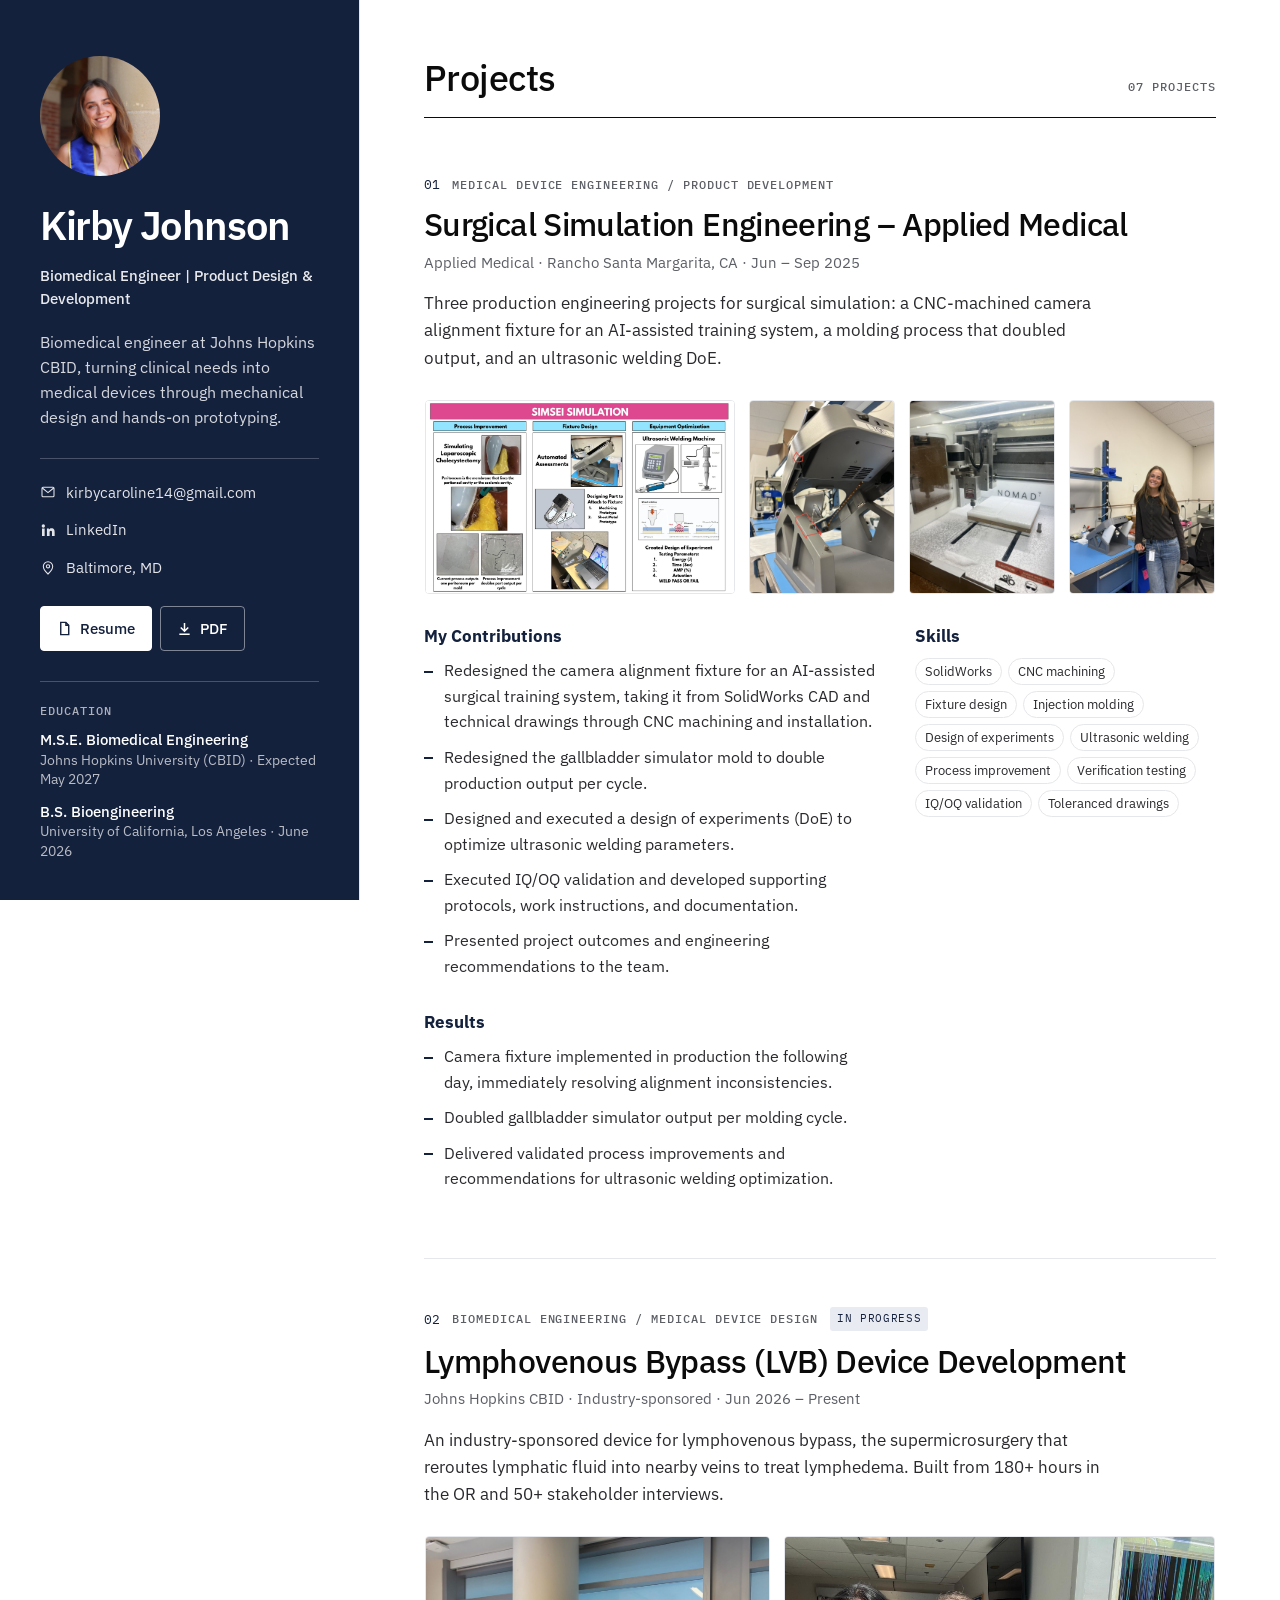
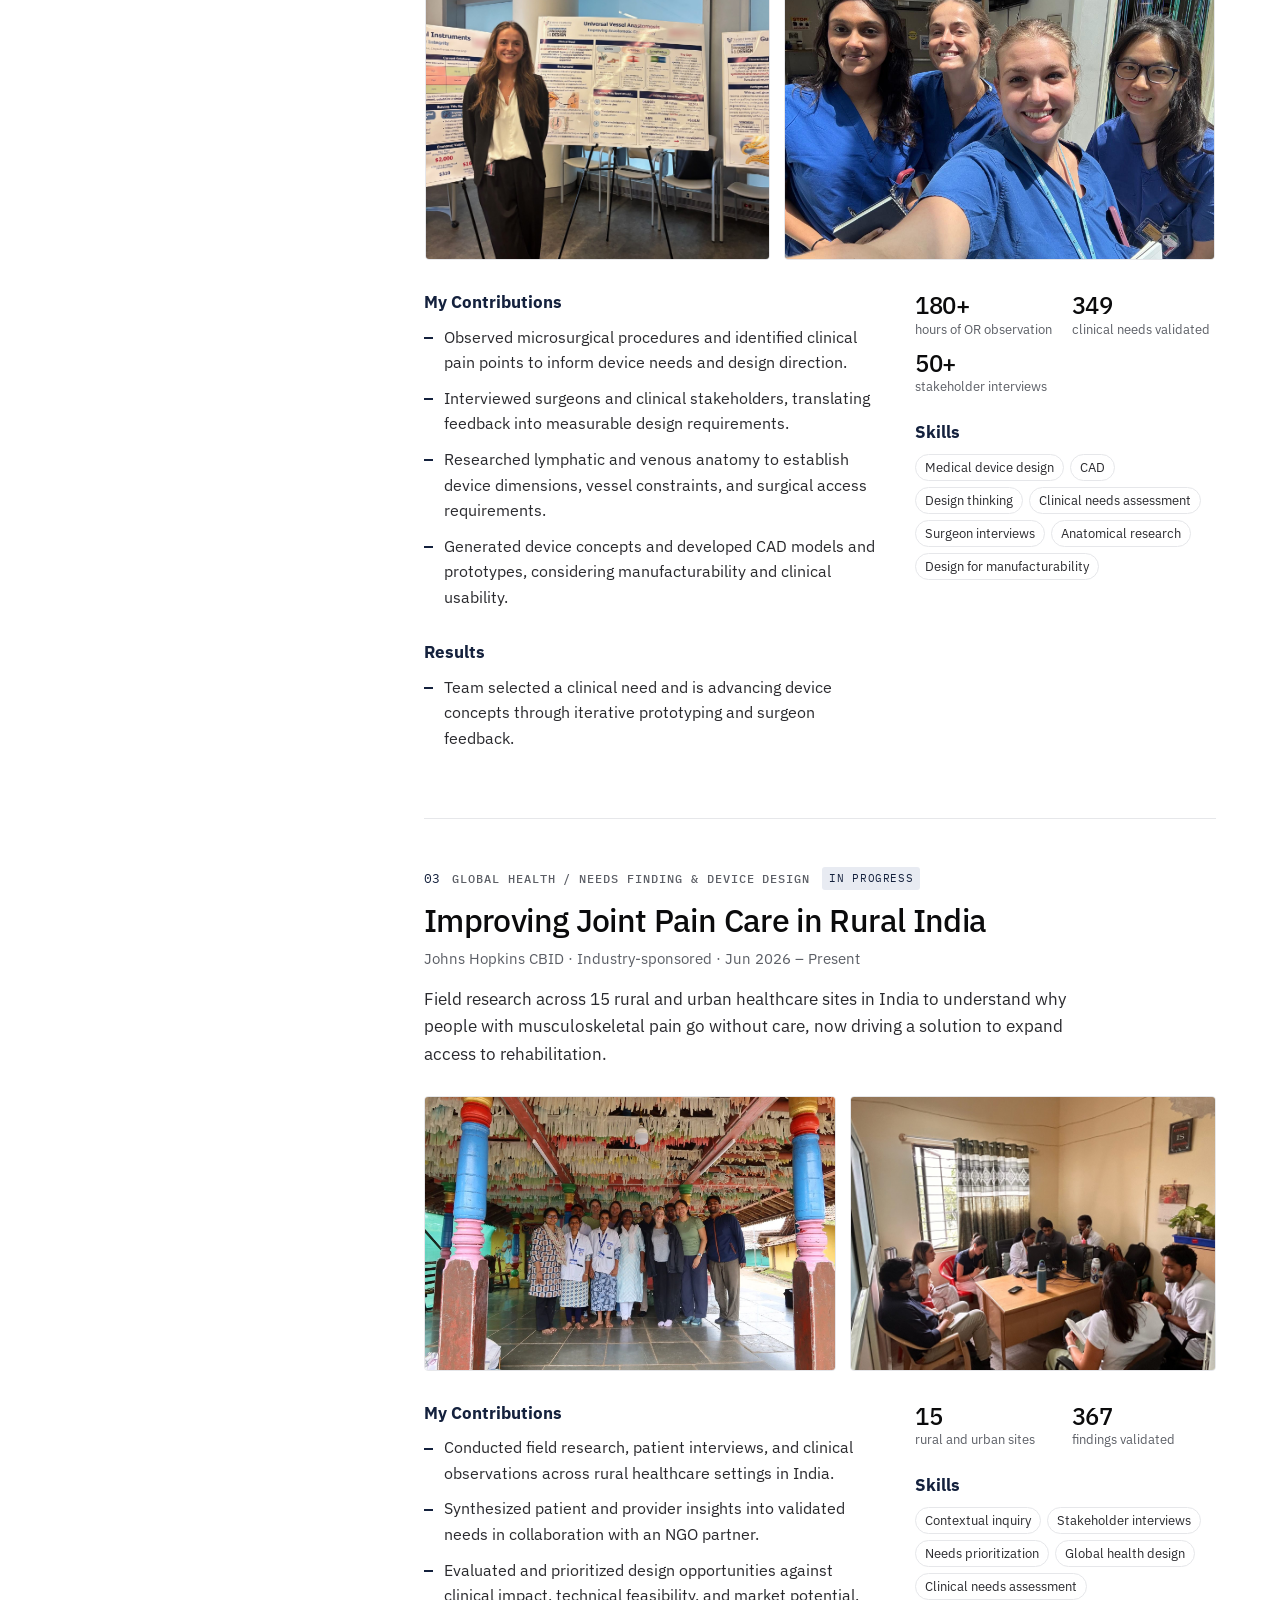
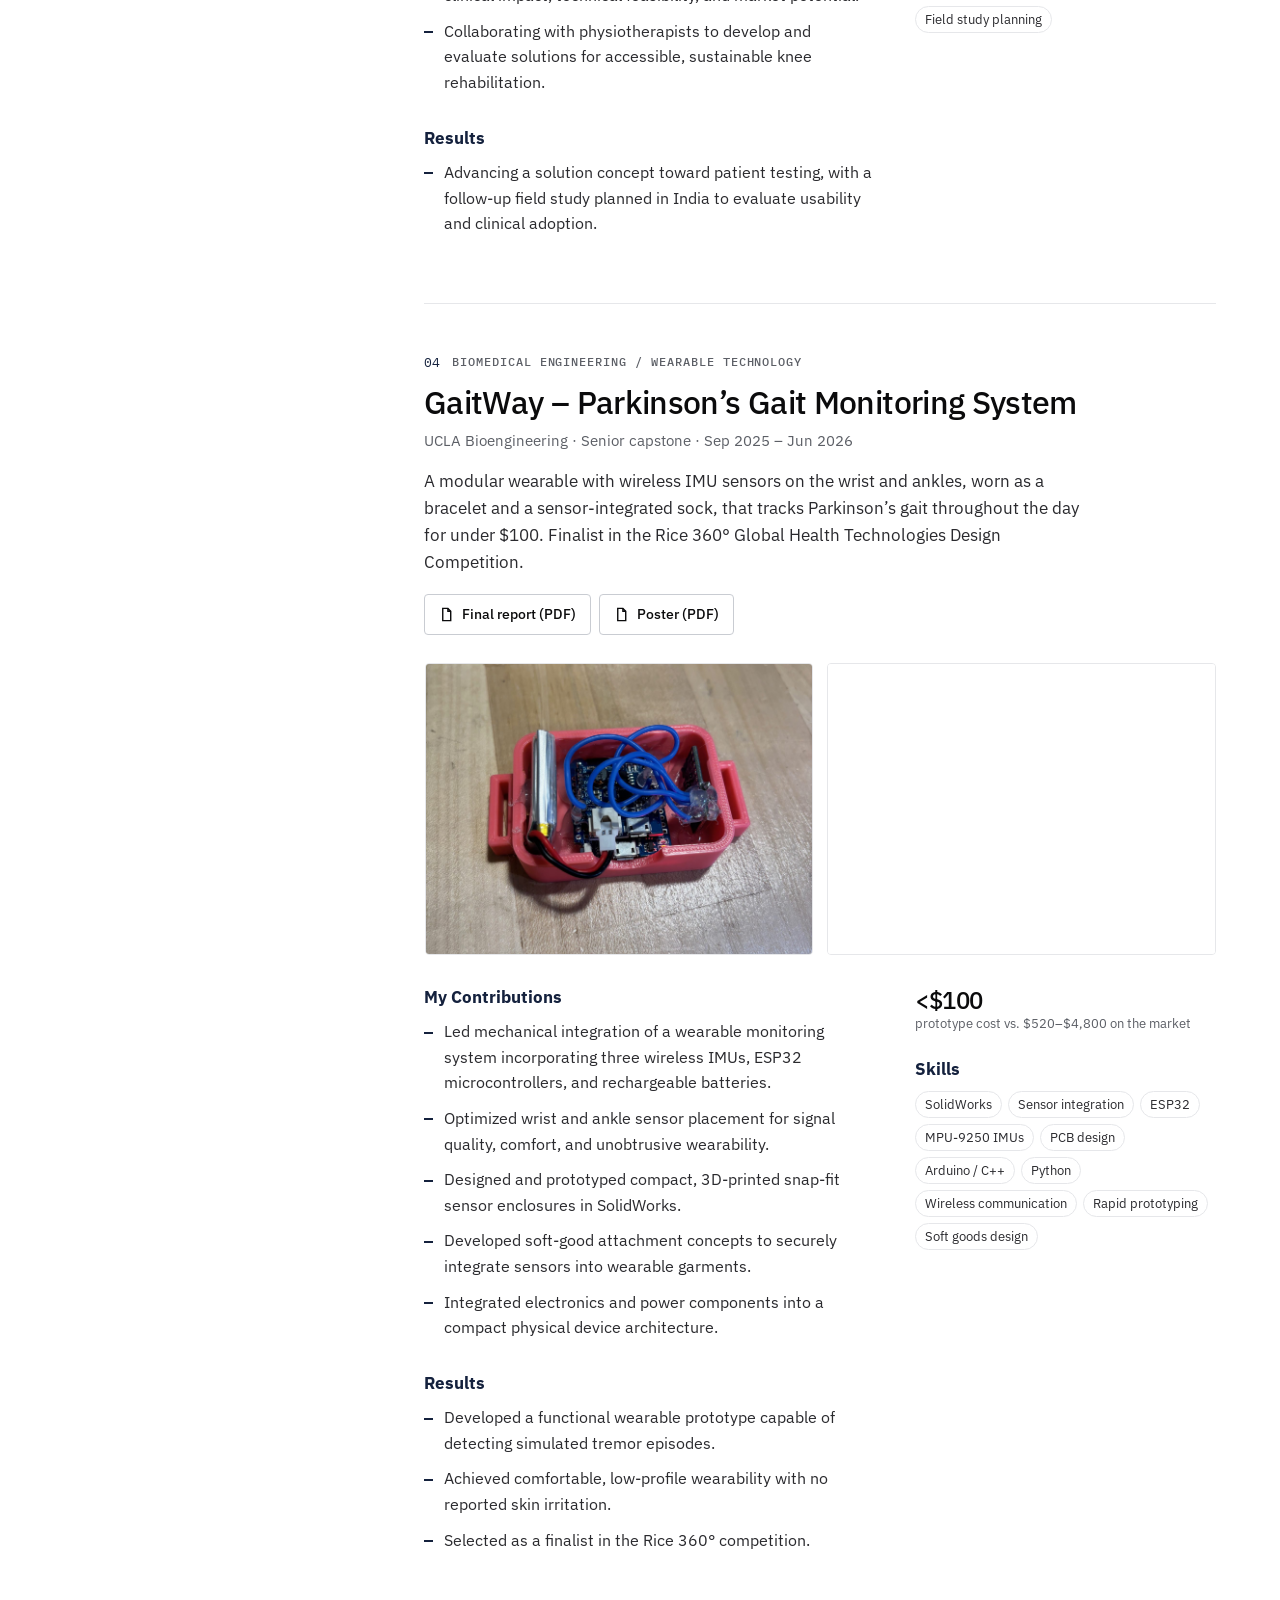
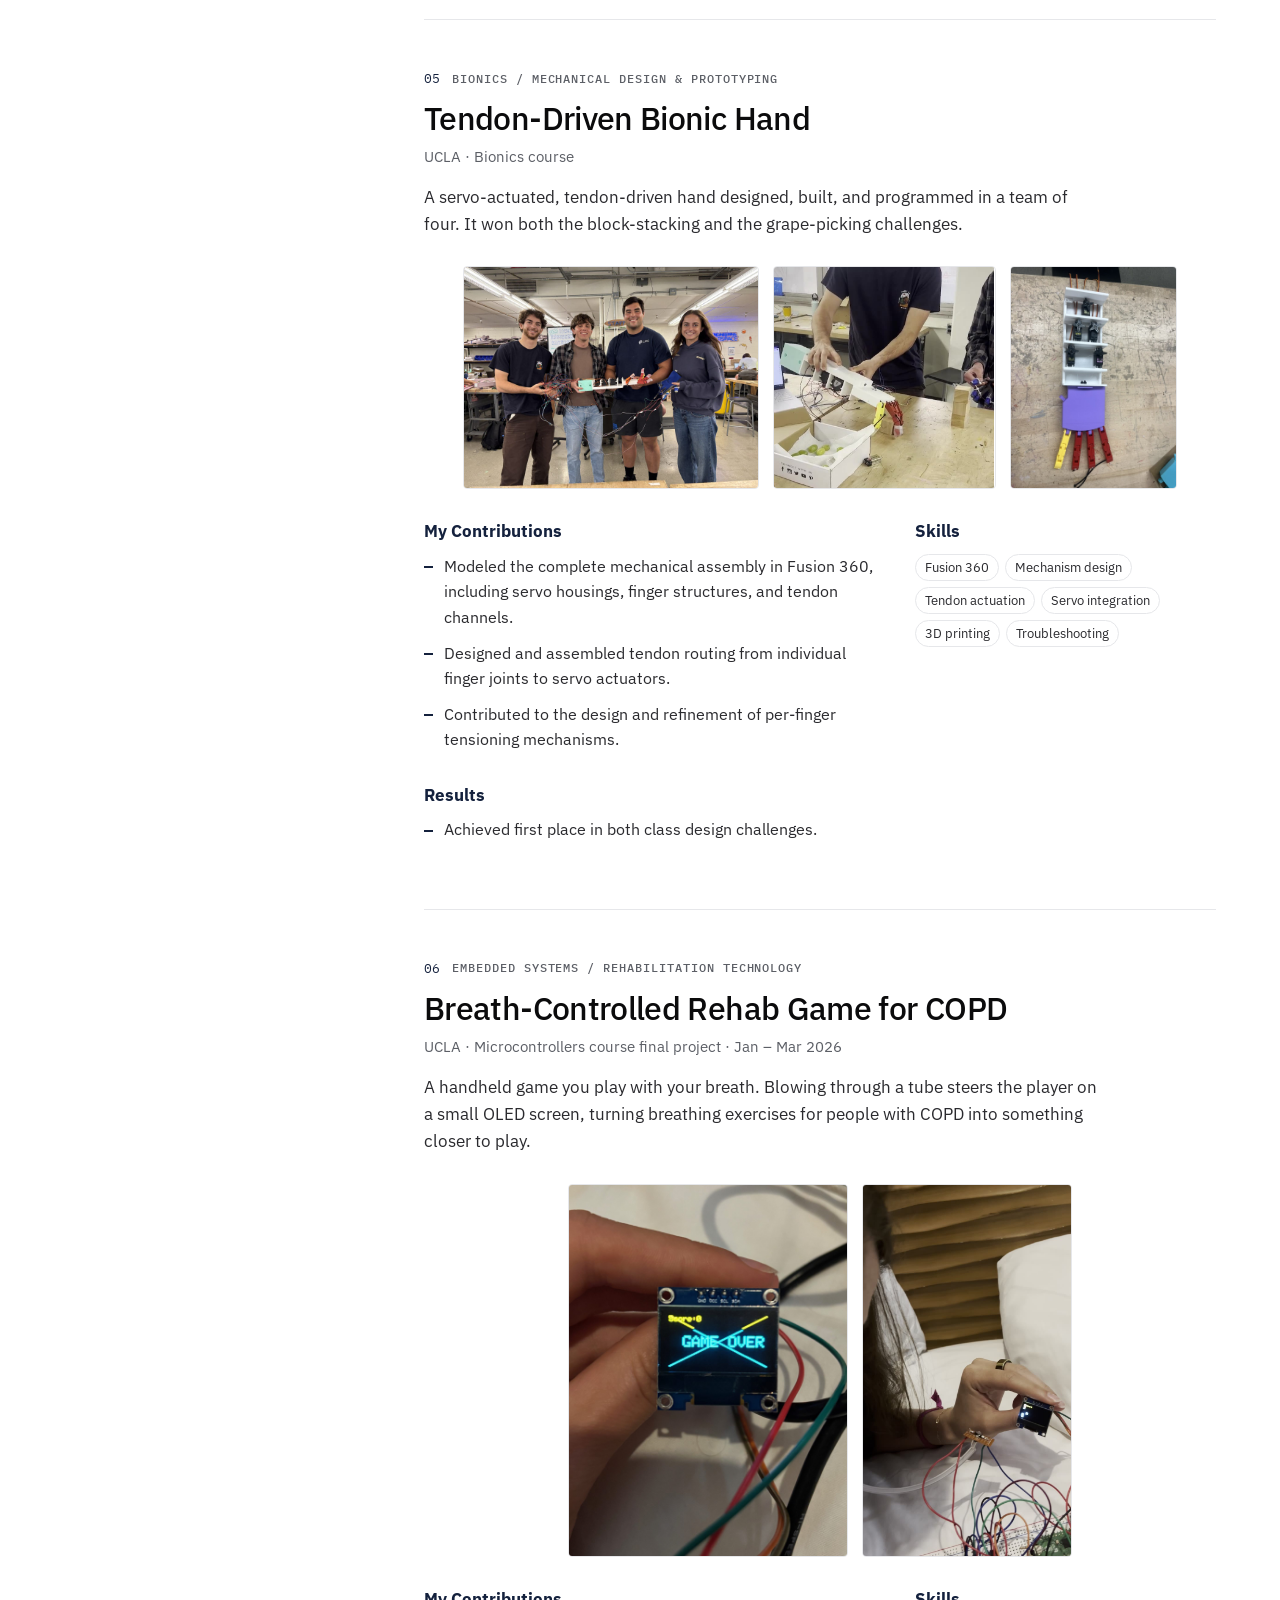
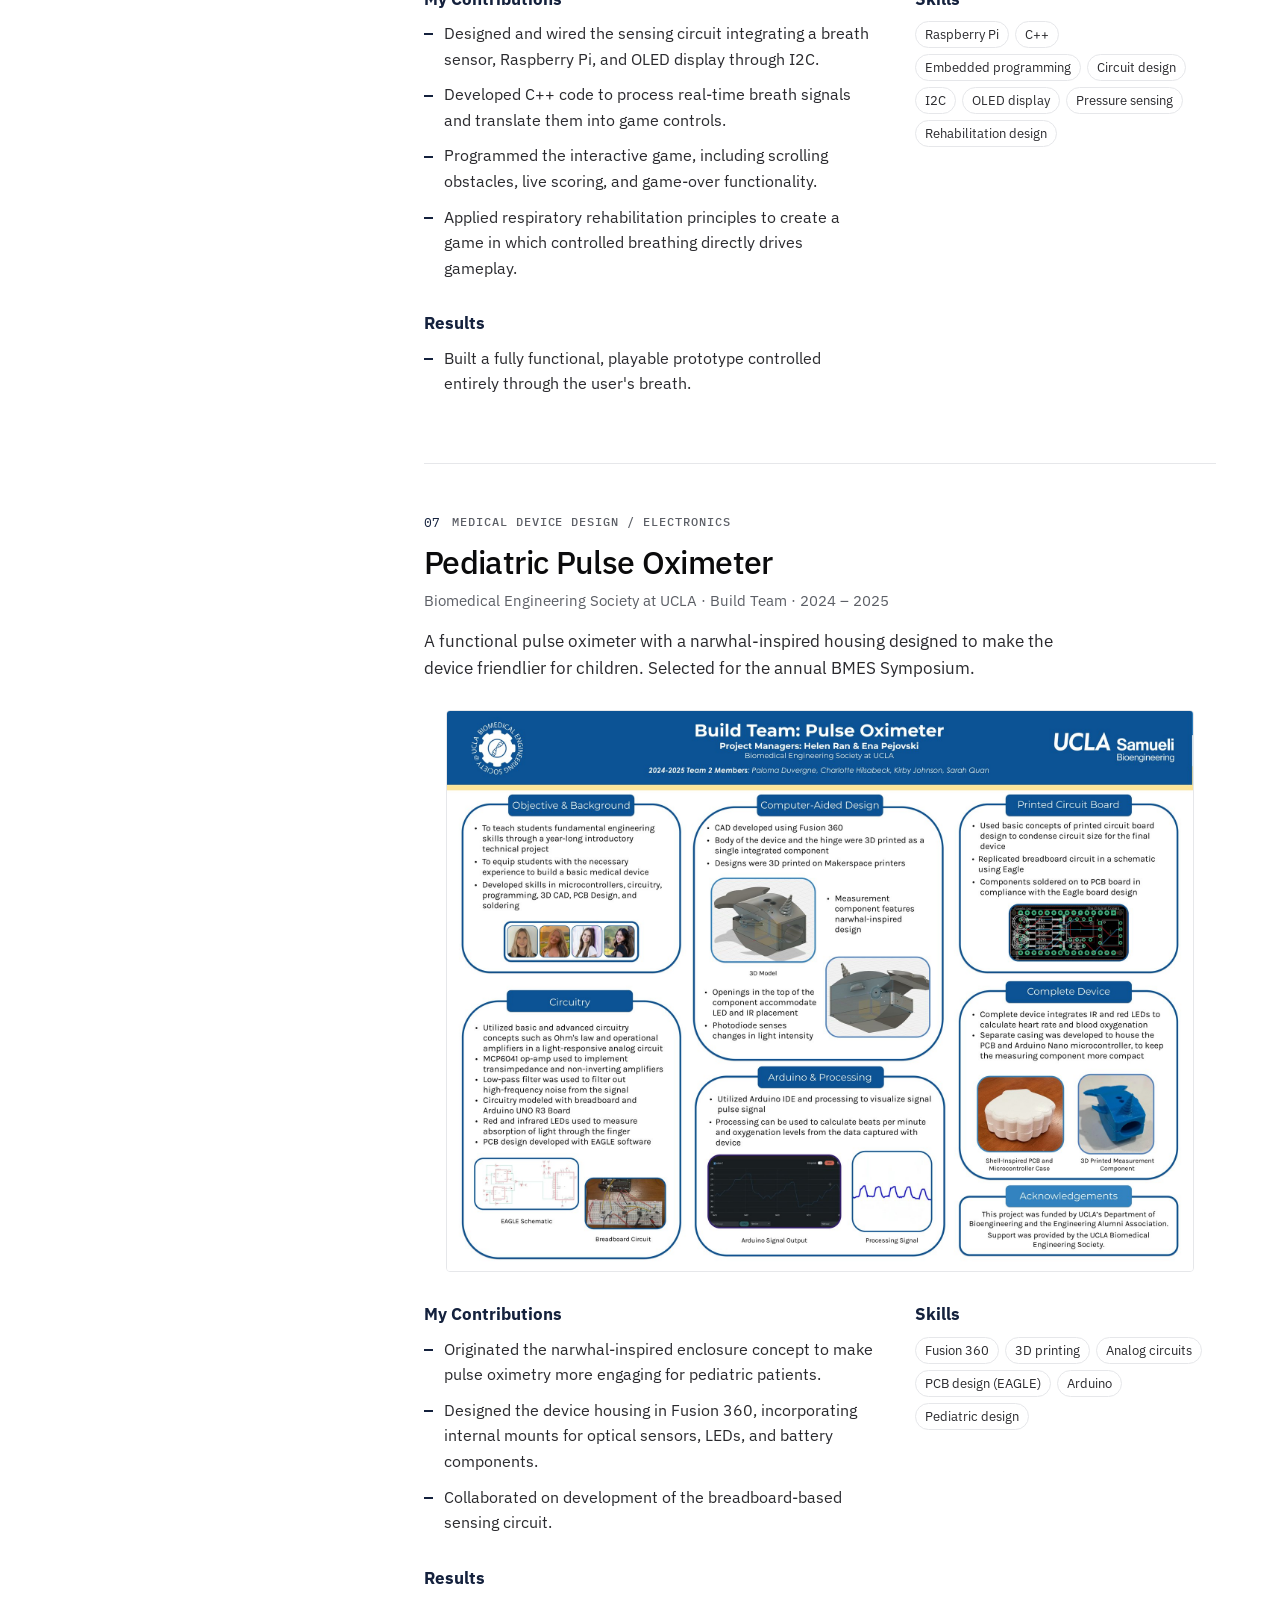
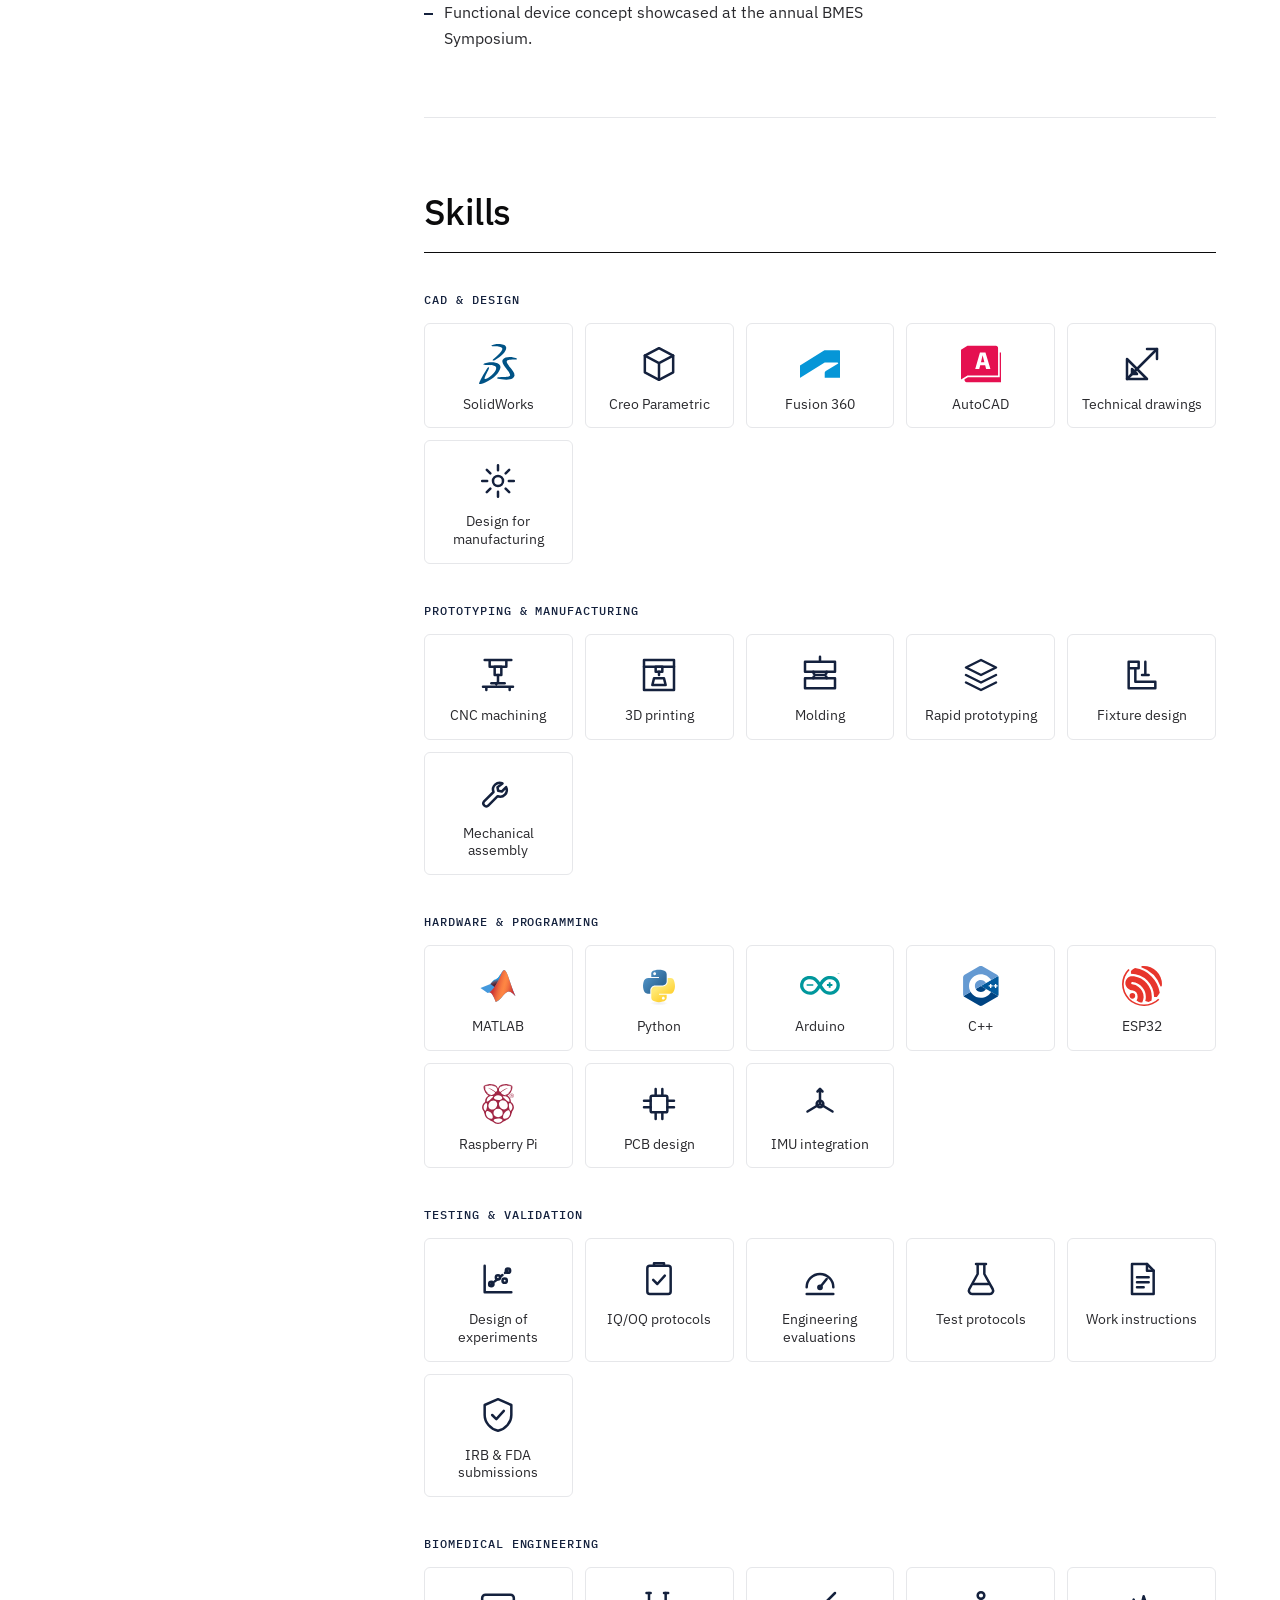
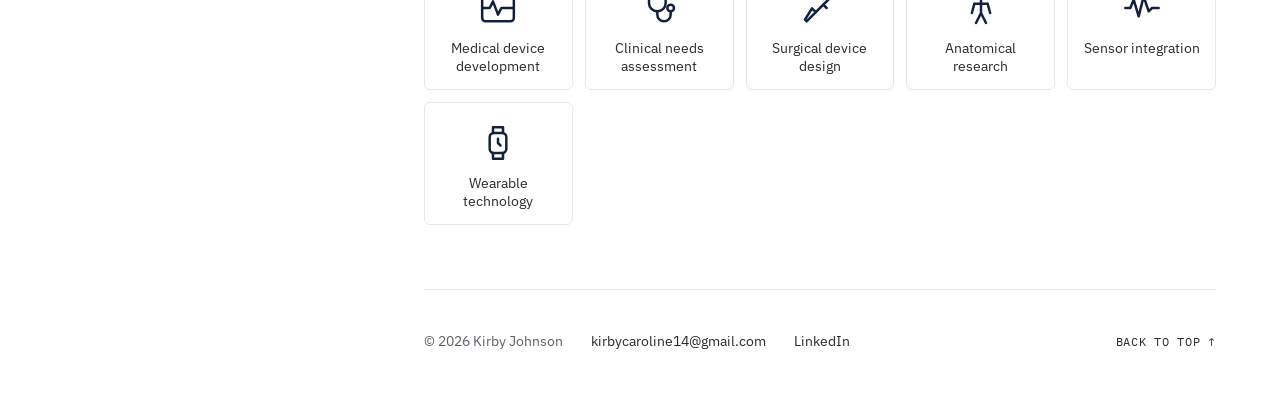
==== commit c67bde06: "Subtler, shorter-lived stitches Co-Authored-By: Claude Opus 5.5 <noreply@anthropic.com> Claude-Sessi" ====
--- a/index.html
+++ b/index.html
@@ -38,6 +38,6 @@
   <!-- Content lives in js/data.js. Edit that file, not this one. -->
   <script src="js/data.js?v=20261106d"></script>
   <script src="js/app.js?v=20261106d"></script>
-  <script src="js/suture.js?v=20261106d"></script>
+  <script src="js/suture.js?v=20261106e"></script>
 </body>
 </html>
